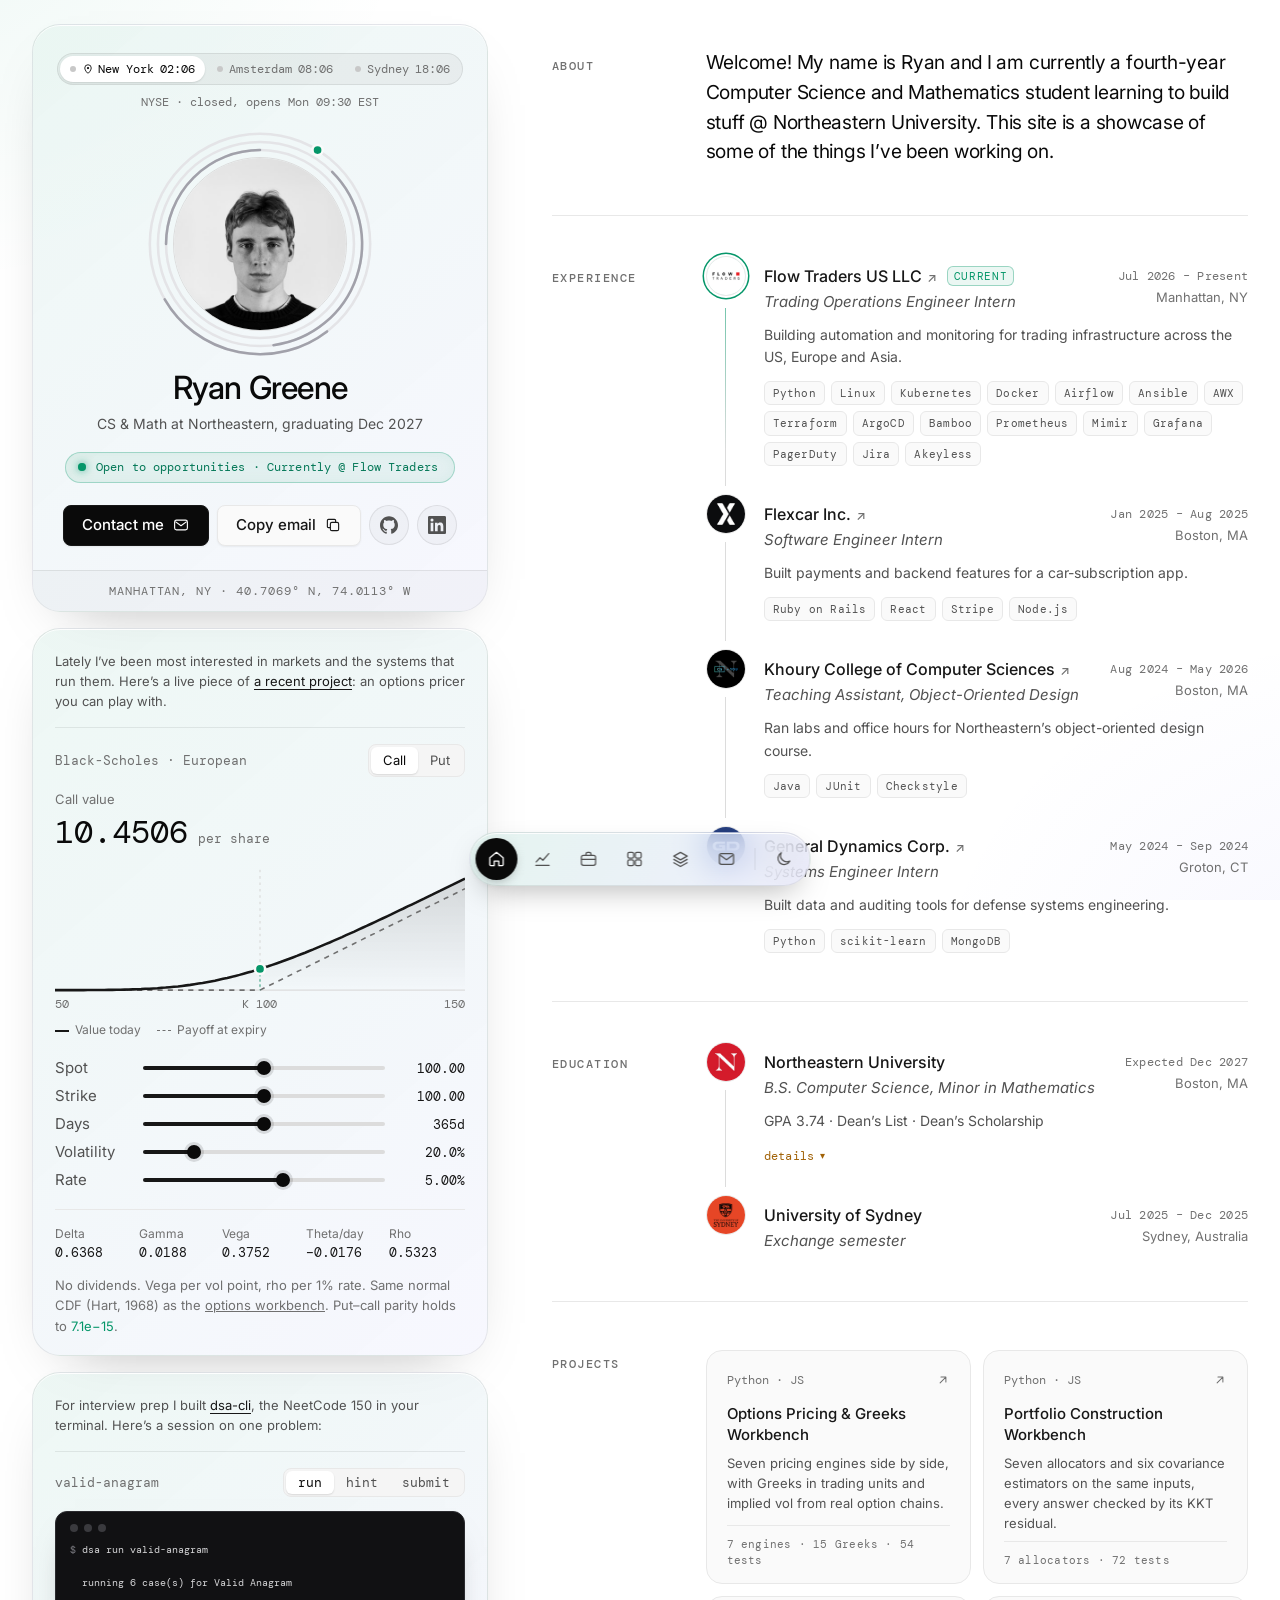
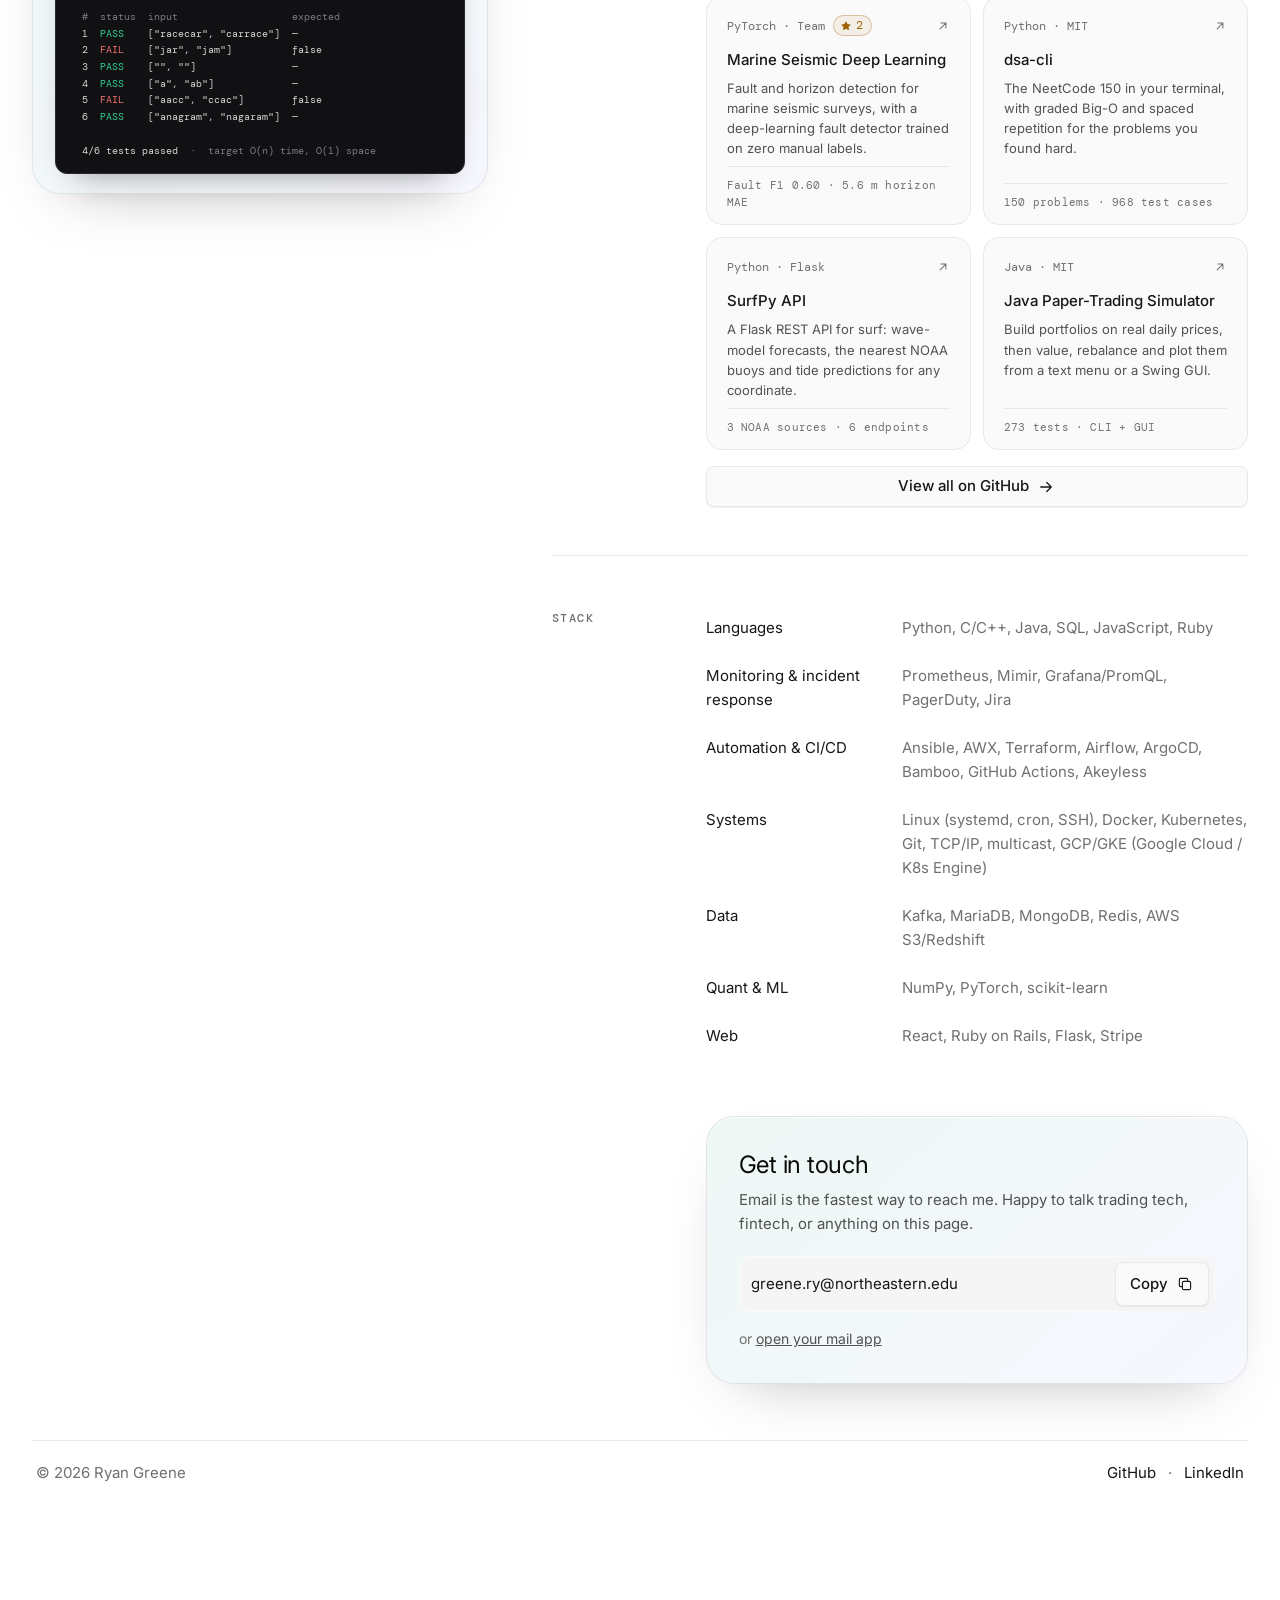
==== index.html @ 95252782 "Name back in the regular font; remove Zabbix" ====
<!doctype html>
<html lang="en">
<head>
  <meta charset="utf-8">
  <meta name="viewport" content="width=device-width, initial-scale=1">
  <title>Ryan Greene</title>
  <meta name="description" content="Ryan Greene is a Northeastern computer science student and trading operations engineering intern at Flow Traders who builds software for markets.">
  <meta name="color-scheme" content="light dark">
  <meta name="theme-color" content="#ffffff">
  <link rel="icon" href="favicon.ico" sizes="32x32">
  <link rel="icon" href="favicon.svg" type="image/svg+xml">
  <link rel="apple-touch-icon" href="apple-touch-icon.png">
  <link rel="preconnect" href="https://fonts.googleapis.com">
  <link rel="preconnect" href="https://fonts.gstatic.com" crossorigin>
  <link rel="stylesheet" href="https://fonts.googleapis.com/css2?family=DM+Mono:wght@400;500&family=Inter:ital,wght@0,400;0,500;1,400&display=swap">
  <link rel="stylesheet" href="assets/site.css?v=782322e2">
  <script>
    // Runs before first paint: mark JS as available and apply a saved dark theme without a flash of white
    document.documentElement.classList.add('js');
    try { if (localStorage.getItem('theme') === 'dark') document.documentElement.dataset.theme = 'dark'; } catch (e) {}
    // Arriving from another project page: skip the fade-ins (site.css), the page cross-fades instead
    if (location.pathname.includes('/work/') && document.referrer.startsWith(location.origin) && document.referrer.includes('/work/') && document.referrer !== location.href) document.documentElement.classList.add('nav-internal');
  </script>
</head>
<body id="top" data-page="home">
  <a class="skip-link" href="#main">Skip to content</a>

  <!-- Icons, defined once per page -->
  <svg width="0" height="0" style="position:absolute" aria-hidden="true">
    <defs>
      <symbol id="i-home" viewBox="0 0 24 24"><path d="M4 10.4 12 4l8 6.4V19a1 1 0 0 1-1 1h-4.25v-5.5h-5.5V20H5a1 1 0 0 1-1-1Z" fill="none" stroke="currentColor" stroke-width="1.5" stroke-linejoin="round"/></symbol>
      <symbol id="i-grid" viewBox="0 0 24 24"><g fill="none" stroke="currentColor" stroke-width="1.5"><rect x="4" y="4" width="7" height="7" rx="1.75"/><rect x="13" y="4" width="7" height="7" rx="1.75"/><rect x="4" y="13" width="7" height="7" rx="1.75"/><rect x="13" y="13" width="7" height="7" rx="1.75"/></g></symbol>
      <symbol id="i-chart" viewBox="0 0 24 24"><g fill="none" stroke="currentColor" stroke-width="1.5" stroke-linecap="round" stroke-linejoin="round"><path d="M4 19.5h16"/><path d="m4.5 15.5 4.5-5 3.5 3 7-8"/></g></symbol>
      <symbol id="i-briefcase" viewBox="0 0 24 24"><g fill="none" stroke="currentColor" stroke-width="1.5" stroke-linejoin="round"><rect x="3.5" y="7.5" width="17" height="12" rx="2.5"/><path d="M9 7.5V6a2 2 0 0 1 2-2h2a2 2 0 0 1 2 2v1.5M3.5 12.5h17"/></g></symbol>
      <symbol id="i-layers" viewBox="0 0 24 24"><g fill="none" stroke="currentColor" stroke-width="1.5" stroke-linejoin="round" stroke-linecap="round"><path d="m12 4 8 4.5-8 4.5-8-4.5Z"/><path d="m4 12.5 8 4.5 8-4.5"/><path d="m4 16.5 8 4.5 8-4.5"/></g></symbol>
      <symbol id="i-mail" viewBox="0 0 24 24"><g fill="none" stroke="currentColor" stroke-width="1.5" stroke-linejoin="round"><rect x="3.5" y="5.5" width="17" height="13" rx="2.5"/><path d="m4.5 7.5 7.5 5.5 7.5-5.5"/></g></symbol>
      <symbol id="i-copy" viewBox="0 0 24 24"><g fill="none" stroke="currentColor" stroke-width="1.5" stroke-linejoin="round"><rect x="8.5" y="8.5" width="11" height="11" rx="2"/><path d="M15.5 8.5V6a1.5 1.5 0 0 0-1.5-1.5H6A1.5 1.5 0 0 0 4.5 6v8A1.5 1.5 0 0 0 6 15.5h2.5"/></g></symbol>
      <symbol id="i-arrow" viewBox="0 0 24 24"><path d="M5 12h14m-6-6 6 6-6 6" fill="none" stroke="currentColor" stroke-width="1.75" stroke-linecap="round" stroke-linejoin="round"/></symbol>
      <symbol id="i-star" viewBox="0 0 24 24"><path fill="currentColor" d="M12 2.9a.9.9 0 0 1 .81.5l2.3 4.67 5.15.75a.9.9 0 0 1 .5 1.54l-3.73 3.63.88 5.13a.9.9 0 0 1-1.3.95L12 17.65l-4.61 2.42a.9.9 0 0 1-1.3-.95l.88-5.13-3.73-3.63a.9.9 0 0 1 .5-1.54l5.15-.75 2.3-4.67A.9.9 0 0 1 12 2.9Z"/></symbol>
      <symbol id="i-github" viewBox="0 0 24 24"><path fill="currentColor" d="M12 .297c-6.63 0-12 5.373-12 12 0 5.303 3.438 9.8 8.205 11.385.6.113.82-.258.82-.577 0-.285-.01-1.04-.015-2.04-3.338.724-4.042-1.61-4.042-1.61C4.422 18.07 3.633 17.7 3.633 17.7c-1.087-.744.084-.729.084-.729 1.205.084 1.838 1.236 1.838 1.236 1.07 1.835 2.809 1.305 3.495.998.108-.776.417-1.305.76-1.605-2.665-.3-5.466-1.332-5.466-5.93 0-1.31.465-2.38 1.235-3.22-.135-.303-.54-1.523.105-3.176 0 0 1.005-.322 3.3 1.23.96-.267 1.98-.399 3-.405 1.02.006 2.04.138 3 .405 2.28-1.552 3.285-1.23 3.285-1.23.645 1.653.24 2.873.12 3.176.765.84 1.23 1.91 1.23 3.22 0 4.61-2.805 5.625-5.475 5.92.42.36.81 1.096.81 2.22 0 1.606-.015 2.896-.015 3.286 0 .315.21.69.825.57C20.565 22.092 24 17.592 24 12.297c0-6.627-5.373-12-12-12"/></symbol>
      <symbol id="i-linkedin" viewBox="0 0 24 24"><path fill="currentColor" d="M20.447 20.452h-3.554v-5.569c0-1.328-.027-3.037-1.852-3.037-1.853 0-2.136 1.445-2.136 2.939v5.667H9.351V9h3.414v1.561h.046c.477-.9 1.637-1.85 3.37-1.85 3.601 0 4.267 2.37 4.267 5.455v6.286zM5.337 7.433a2.062 2.062 0 1 1 0-4.125 2.062 2.062 0 0 1 0 4.125zM7.119 20.452H3.555V9h3.564v11.452zM22.225 0H1.771C.792 0 0 .774 0 1.729v20.542C0 23.227.792 24 1.771 24h20.451C23.2 24 24 23.227 24 22.271V1.729C24 .774 23.2 0 22.222 0h.003z"/></symbol>
      <symbol id="i-pin" viewBox="0 0 24 24"><path d="M12 21s-6.5-5.6-6.5-11a6.5 6.5 0 0 1 13 0C18.5 15.4 12 21 12 21Z" fill="none" stroke="currentColor" stroke-width="1.75" stroke-linejoin="round"/><circle cx="12" cy="10" r="2.25" fill="currentColor"/></symbol>
      <symbol id="i-moon" viewBox="0 0 24 24"><path d="M19.5 14.6A7.5 7.5 0 0 1 9.4 4.5a7.5 7.5 0 1 0 10.1 10.1Z" fill="none" stroke="currentColor" stroke-width="1.5" stroke-linejoin="round"/></symbol>
      <symbol id="i-sun" viewBox="0 0 24 24"><g fill="none" stroke="currentColor" stroke-width="1.5" stroke-linecap="round"><circle cx="12" cy="12" r="4"/><path d="M12 2.5v2M12 19.5v2M5.3 5.3l1.4 1.4M17.3 17.3l1.4 1.4M2.5 12h2M19.5 12h2M5.3 18.7l1.4-1.4M17.3 6.7l1.4-1.4"/></g></symbol>
    </defs>
  </svg>

  <!-- Nav: number keys 1–6 jump to each section -->
  <nav class="nav" aria-label="Sections">
    <ul>
      <li><a class="nav-link" href="#top" data-key="1" aria-label="Home"><svg aria-hidden="true"><use href="#i-home"/></svg><span class="tip" aria-hidden="true">Home <kbd>1</kbd></span></a></li>
      <li><a class="nav-link" href="#pricer" data-key="2" aria-label="Option pricer"><svg aria-hidden="true"><use href="#i-chart"/></svg><span class="tip" aria-hidden="true">Pricer <kbd>2</kbd></span></a></li>
      <li><a class="nav-link" href="#experience" data-key="3" aria-label="Experience"><svg aria-hidden="true"><use href="#i-briefcase"/></svg><span class="tip" aria-hidden="true">Experience <kbd>3</kbd></span></a></li>
      <li><a class="nav-link" href="#projects" data-key="4" aria-label="Projects"><svg aria-hidden="true"><use href="#i-grid"/></svg><span class="tip" aria-hidden="true">Projects <kbd>4</kbd></span></a></li>
      <li><a class="nav-link" href="#stack" data-key="5" aria-label="Stack"><svg aria-hidden="true"><use href="#i-layers"/></svg><span class="tip" aria-hidden="true">Stack <kbd>5</kbd></span></a></li>
      <li><a class="nav-link" href="#contact" data-key="6" aria-label="Contact"><svg aria-hidden="true"><use href="#i-mail"/></svg><span class="tip" aria-hidden="true">Contact <kbd>6</kbd></span></a></li>
      <li class="nav-sep" aria-hidden="true"></li>
      <li><button class="nav-link theme-toggle" type="button" aria-label="Switch to dark theme"><svg class="i-moon" aria-hidden="true"><use href="#i-moon"/></svg><svg class="i-sun" aria-hidden="true"><use href="#i-sun"/></svg><span class="tip" aria-hidden="true">Theme <kbd>T</kbd></span></button></li>
    </ul>
  </nav>

  <div class="page">
    <main class="col" id="main" tabindex="-1">

      <!-- The hero and the pricer demo. On wide screens this is a sticky sidebar beside the flow. -->
      <div class="side">
        <!-- ===== Hero ===== -->
        <header class="hero">
          <!-- Market clocks: one exchange per region; hover or tap a city for its session (rules in site.js) -->
          <div class="clocks">
            <ul class="markets" aria-label="Market hours">
              <li><button class="mkt is-local" type="button" data-market="us" aria-pressed="true"><span class="mkt-dot" aria-hidden="true"></span><svg class="pin" aria-hidden="true"><use href="#i-pin"/></svg><span class="mkt-city">New York</span><span class="mkt-code" aria-hidden="true">NYC</span> <span class="mkt-time">--:--</span></button></li>
              <li><button class="mkt" type="button" data-market="emea" aria-pressed="false"><span class="mkt-dot" aria-hidden="true"></span><span class="mkt-city">Amsterdam</span><span class="mkt-code" aria-hidden="true">AMS</span> <span class="mkt-time">--:--</span></button></li>
              <li><button class="mkt" type="button" data-market="apac" aria-pressed="false"><span class="mkt-dot" aria-hidden="true"></span><span class="mkt-city">Sydney</span><span class="mkt-code" aria-hidden="true">SYD</span> <span class="mkt-time">--:--</span></button></li>
            </ul>
            <p class="mkt-readout" id="mkt-readout" aria-hidden="true">NYSE · 09:30–16:00 ET</p>
          </div>
          <!-- Activity rings: each market's trading session on a 24-hour Manhattan clock (midnight at the top).
               Outer NYSE, middle Euronext, inner ASX; green while open; the green dot, on the selected market’s ring, is now. Drawn by site.js. -->
          <div class="avatar-wrap">
            <svg class="rings" viewBox="0 0 144 144" aria-hidden="true">
              <g class="ring" data-ring="us" data-r="64.5"><circle class="ring-track" cx="72" cy="72" r="64.5"/><path class="ring-arc" pathLength="1"/></g>
              <g class="ring" data-ring="emea" data-r="59.75"><circle class="ring-track" cx="72" cy="72" r="59.75"/><path class="ring-arc" pathLength="1"/></g>
              <g class="ring" data-ring="apac" data-r="55"><circle class="ring-track" cx="72" cy="72" r="55"/><path class="ring-arc" pathLength="1"/></g>
              <circle class="ring-now" cx="0" cy="0" r="3"/>
            </svg>
            <img class="avatar" src="img/avatar.jpg" alt="" width="174" height="174">
          </div>
          <div class="hero-title">
            <h1>Ryan Greene</h1>
          </div>
          <p class="status">CS &amp; Math at Northeastern, graduating Dec 2027</p>
          <p class="avail"><span class="pulse" aria-hidden="true"></span><span>Open to opportunities<span class="avail-sep" aria-hidden="true"> · </span><span class="sr-only">. </span><span class="avail-now">Currently @ Flow Traders</span></span></p>

          <div class="actions">
            <a class="btn btn-primary" href="mailto:greene.ry@northeastern.edu">Contact me <svg aria-hidden="true"><use href="#i-mail"/></svg></a>
            <button class="btn btn-secondary" type="button" data-copy="greene.ry@northeastern.edu">Copy email <svg aria-hidden="true"><use href="#i-copy"/></svg></button>
            <a class="social" href="https://github.com/rpgr18" aria-label="GitHub" target="_blank" rel="noopener"><svg aria-hidden="true"><use href="#i-github"/></svg></a>
            <a class="social" href="https://www.linkedin.com/in/rpgr18/" aria-label="LinkedIn" target="_blank" rel="noopener"><svg aria-hidden="true"><use href="#i-linkedin"/></svg></a>
          </div>

          <p class="coords" id="coords">Manhattan, NY · 40.7069° N, 74.0113° W</p>
        </header>

        <!-- ===== Pricer demo, right under the hero ===== -->
        <section class="demo" id="pricer" aria-label="Option pricer">
          <p class="demo-intro">Lately I’ve been most interested in markets and the systems that run them. Here’s a live piece of <a href="work/options-pricing.html">a recent project</a>: an options pricer you can play with.</p>
          <div class="panel">
            <div class="pricer-top">
              <p class="kicker">Black-Scholes · European</p>
              <fieldset class="seg">
                <legend class="sr-only">Option type</legend>
                <input type="radio" name="kind" id="kind-call" value="call" checked><label for="kind-call">Call</label>
                <input type="radio" name="kind" id="kind-put" value="put"><label for="kind-put">Put</label>
              </fieldset>
            </div>
            <div class="quote">
              <p class="quote-label" id="quote-label">Call value</p>
              <output class="price" id="q-price" aria-labelledby="quote-label">10.4506</output>
              <span class="change" id="q-change">per share</span>
            </div>

            <svg class="curve" viewBox="0 0 320 120" role="img" aria-label="Option value today against spot price, with the payoff at expiry">
              <defs>
                <linearGradient id="area-fill" x1="0" y1="0" x2="0" y2="1">
                  <stop offset="0" stop-color="currentColor" stop-opacity="0.14"/>
                  <stop offset="1" stop-color="currentColor" stop-opacity="0"/>
                </linearGradient>
              </defs>
              <line class="axis" x1="0" y1="100" x2="320" y2="100"/>
              <line class="strike" id="c-strike" x1="160" y1="6" x2="160" y2="100"/>
              <path id="c-area" fill="url(#area-fill)"/>
              <path class="payoff" id="c-payoff"/>
              <path class="value" id="c-value"/>
              <line class="spot" id="c-spot" x1="160" y1="60" x2="160" y2="100"/>
              <circle class="dot" id="c-dot" cx="160" cy="60" r="4"/>
              <text x="0" y="114">50</text>
              <text x="320" y="114" text-anchor="end">150</text>
              <text id="c-strike-label" x="160" y="114" text-anchor="middle">K</text>
            </svg>
            <p class="legend" aria-hidden="true"><span>Value today</span><span>Payoff at expiry</span></p>

            <div class="sliders">
              <div class="slider"><label for="s-spot">Spot</label><input type="range" id="s-spot" min="50" max="150" step="0.5" value="100"><output for="s-spot" id="v-spot">100.00</output></div>
              <div class="slider"><label for="s-strike">Strike</label><input type="range" id="s-strike" min="50" max="150" step="1" value="100"><output for="s-strike" id="v-strike">100.00</output></div>
              <div class="slider"><label for="s-days">Days</label><input type="range" id="s-days" min="1" max="730" step="1" value="365"><output for="s-days" id="v-days">365d</output></div>
              <div class="slider"><label for="s-vol">Volatility</label><input type="range" id="s-vol" min="1" max="100" step="0.5" value="20"><output for="s-vol" id="v-vol">20.0%</output></div>
              <div class="slider"><label for="s-rate">Rate</label><input type="range" id="s-rate" min="-2" max="10" step="0.25" value="5"><output for="s-rate" id="v-rate">5.00%</output></div>
            </div>

            <dl class="greeks">
              <div><dt>Delta</dt><dd id="g-delta">0.6368</dd></div>
              <div><dt>Gamma</dt><dd id="g-gamma">0.0188</dd></div>
              <div><dt>Vega</dt><dd id="g-vega">0.3752</dd></div>
              <div><dt>Theta/day</dt><dd id="g-theta">−0.0176</dd></div>
              <div><dt>Rho</dt><dd id="g-rho">0.5323</dd></div>
            </dl>
            <p class="note">No dividends. Vega per vol point, rho per 1% rate. Same normal CDF (Hart, 1968) as the <a href="work/options-pricing.html">options workbench</a>. <span id="parity"></span></p>
            <p class="sr-only" role="status" id="pricer-status"></p>
          </div>
        </section>

        <!-- ===== dsa-cli demo: real output from the tool's README, replayed (site.js types each command) ===== -->
        <section class="demo demo--cli" id="cli-demo" aria-label="dsa-cli demo">
          <p class="demo-intro">For interview prep I built <a href="work/dsa-cli.html">dsa-cli</a>, the NeetCode 150 in your terminal. Here’s a session on one problem:</p>
          <div class="panel">
            <div class="pricer-top">
              <p class="kicker">valid-anagram</p>
              <div class="seg cli-cmds" role="group" aria-label="Command">
                <button type="button" data-cmd="run" aria-pressed="true">run</button>
                <button type="button" data-cmd="hint" aria-pressed="false">hint</button>
                <button type="button" data-cmd="submit" aria-pressed="false">submit</button>
              </div>
            </div>
            <div class="cli-term"><div class="dots" aria-hidden="true"><i></i><i></i><i></i></div><div class="cli-screen" aria-live="polite"></div></div>
          </div>
        </section>
      </div>

      <!-- Everything else. On wide screens this scrolls beside the sidebar; the footer runs under both. -->
      <div class="flow">

      <!-- ===== About ===== -->
      <section class="row" aria-labelledby="l-about">
        <h2 class="row-label" id="l-about">About</h2>
        <div class="prose">
          <p>Welcome! My name is Ryan and I am currently a fourth-year Computer Science and Mathematics student learning to build stuff @ Northeastern University. This site is a showcase of some of the things I’ve been working on.</p>
        </div>
      </section>

      <!-- ===== Experience ===== -->
      <section class="row" id="experience" aria-labelledby="l-experience">
        <h2 class="row-label" id="l-experience">Experience</h2>
        <ol class="xp-list">
          <li class="xp is-now">
            <div class="xp-rail" aria-hidden="true"><img class="logo" src="img/logos/flow-traders.png" alt="" width="40" height="40"></div>
            <div class="xp-body">
              <div class="xp-top">
                <div>
                  <h3 class="xp-org"><a href="https://www.flowtraders.com" target="_blank" rel="noopener">Flow Traders US LLC</a> <span class="tag tag--now">Current</span></h3>
                  <p class="xp-role">Trading Operations Engineer Intern</p>
                </div>
                <p class="xp-when"><span class="xp-date">Jul 2026 – Present</span><span class="xp-place">Manhattan, NY</span></p>
              </div>
              <p class="xp-sum">Building automation and monitoring for trading infrastructure across the US, Europe and Asia.</p>
              <ul class="xp-tech" aria-label="Technologies"><li>Python</li><li>Linux</li><li>Kubernetes</li><li>Docker</li><li>Airflow</li><li>Ansible</li><li>AWX</li><li>Terraform</li><li>ArgoCD</li><li>Bamboo</li><li>Prometheus</li><li>Mimir</li><li>Grafana</li><li>PagerDuty</li><li>Jira</li><li>Akeyless</li></ul>
            </div>
          </li>
          <li class="xp">
            <div class="xp-rail" aria-hidden="true"><img class="logo" src="img/logos/flexcar.png" alt="" width="40" height="40"></div>
            <div class="xp-body">
              <div class="xp-top">
                <div>
                  <h3 class="xp-org"><a href="https://www.flexcar.com" target="_blank" rel="noopener">Flexcar Inc.</a></h3>
                  <p class="xp-role">Software Engineer Intern</p>
                </div>
                <p class="xp-when"><span class="xp-date">Jan 2025 – Aug 2025</span><span class="xp-place">Boston, MA</span></p>
              </div>
              <p class="xp-sum">Built payments and backend features for a car-subscription app.</p>
              <ul class="xp-tech" aria-label="Technologies"><li>Ruby on Rails</li><li>React</li><li>Stripe</li><li>Node.js</li></ul>
            </div>
          </li>
          <li class="xp">
            <div class="xp-rail" aria-hidden="true"><img class="logo" src="img/logos/khoury.png" alt="" width="40" height="40"></div>
            <div class="xp-body">
              <div class="xp-top">
                <div>
                  <h3 class="xp-org"><a href="https://www.khoury.northeastern.edu" target="_blank" rel="noopener">Khoury College of Computer Sciences</a></h3>
                  <p class="xp-role">Teaching Assistant, Object-Oriented Design</p>
                </div>
                <p class="xp-when"><span class="xp-date">Aug 2024 – May 2026</span><span class="xp-place">Boston, MA</span></p>
              </div>
              <p class="xp-sum">Ran labs and office hours for Northeastern’s object-oriented design course.</p>
              <ul class="xp-tech" aria-label="Technologies"><li>Java</li><li>JUnit</li><li>Checkstyle</li></ul>
            </div>
          </li>
          <li class="xp">
            <div class="xp-rail" aria-hidden="true"><img class="logo" src="img/logos/general-dynamics.png" alt="" width="40" height="40"></div>
            <div class="xp-body">
              <div class="xp-top">
                <div>
                  <h3 class="xp-org"><a href="https://www.gdeb.com" target="_blank" rel="noopener">General Dynamics Corp.</a></h3>
                  <p class="xp-role">Systems Engineer Intern</p>
                </div>
                <p class="xp-when"><span class="xp-date">May 2024 – Sep 2024</span><span class="xp-place">Groton, CT</span></p>
              </div>
              <p class="xp-sum">Built data and auditing tools for defense systems engineering.</p>
              <ul class="xp-tech" aria-label="Technologies"><li>Python</li><li>scikit-learn</li><li>MongoDB</li></ul>
            </div>
          </li>
        </ol>
      </section>

      <!-- ===== Education ===== -->
      <section class="row" aria-labelledby="l-education">
        <h2 class="row-label" id="l-education">Education</h2>
        <ol class="xp-list">
          <li class="xp">
            <div class="xp-rail" aria-hidden="true"><img class="logo" src="img/logos/northeastern.png" alt="" width="40" height="40"></div>
            <div class="xp-body">
              <div class="xp-top">
                <div>
                  <h3 class="xp-org">Northeastern University</h3>
                  <p class="xp-role">B.S. Computer Science, Minor in Mathematics</p>
                </div>
                <p class="xp-when"><span class="xp-date">Expected Dec 2027</span><span class="xp-place">Boston, MA</span></p>
              </div>
              <p class="xp-sum">GPA 3.74 · Dean’s List · Dean’s Scholarship</p>
              <details class="xp-more">
                <summary>details</summary>
                <ul>
                  <li><strong>Coursework:</strong> Computer Systems, Algorithms &amp; Data, Programming in C++, Object-Oriented Design, Computer Architecture, Software Engineering, Cybersecurity, Machine Learning &amp; Data Mining, Discrete Structures, Theory of Computation.</li>
                  <li><strong>Activities:</strong> Sailing Team, NU Entrepreneurs Club, Computer Science Mentoring Organization.</li>
                </ul>
              </details>
            </div>
          </li>
          <li class="xp">
            <div class="xp-rail" aria-hidden="true"><img class="logo" src="img/logos/sydney.png" alt="" width="40" height="40"></div>
            <div class="xp-body">
              <div class="xp-top">
                <div>
                  <h3 class="xp-org">University of Sydney</h3>
                  <p class="xp-role">Exchange semester</p>
                </div>
                <p class="xp-when"><span class="xp-date">Jul 2025 – Dec 2025</span><span class="xp-place">Sydney, Australia</span></p>
              </div>
            </div>
          </li>
        </ol>
      </section>

      <!-- ===== Projects ===== -->
      <section class="row row--offset" id="projects" aria-labelledby="l-projects">
        <h2 class="row-label" id="l-projects">Projects</h2>
        <div class="cards">
          <a class="card" href="work/options-pricing.html">
            <div class="card-head">
              <span class="card-meta">Python · JS</span>
              <svg class="card-go" aria-hidden="true"><use href="#i-arrow"/></svg>
            </div>
            <h3 class="card-title">Options Pricing &amp; Greeks Workbench</h3>
            <p class="card-text">Seven pricing engines side by side, with Greeks in trading units and implied vol from real option chains.</p>
            <p class="card-stats">7 engines · 15 Greeks · 54 tests</p>
          </a>
          <a class="card" href="work/portfolio-optimizer.html">
            <div class="card-head">
              <span class="card-meta">Python · JS</span>
              <svg class="card-go" aria-hidden="true"><use href="#i-arrow"/></svg>
            </div>
            <h3 class="card-title">Portfolio Construction Workbench</h3>
            <p class="card-text">Seven allocators and six covariance estimators on the same inputs, every answer checked by its KKT residual.</p>
            <p class="card-stats">7 allocators · 72 tests</p>
          </a>
          <a class="card" href="work/marine-seismic.html">
            <div class="card-head">
              <span class="card-meta">PyTorch · Team</span>
              <span class="stars stars--sm"><svg aria-hidden="true"><use href="#i-star"/></svg>2<span class="sr-only"> GitHub stars</span></span>
              <svg class="card-go" aria-hidden="true"><use href="#i-arrow"/></svg>
            </div>
            <h3 class="card-title">Marine Seismic Deep Learning</h3>
            <p class="card-text">Fault and horizon detection for marine seismic surveys, with a deep-learning fault detector trained on zero manual labels.</p>
            <p class="card-stats">Fault F1 0.60 · 5.6&nbsp;m horizon MAE</p>
          </a>
          <a class="card" href="work/dsa-cli.html">
            <div class="card-head">
              <span class="card-meta">Python · MIT</span>
              <svg class="card-go" aria-hidden="true"><use href="#i-arrow"/></svg>
            </div>
            <h3 class="card-title">dsa-cli</h3>
            <p class="card-text">The NeetCode 150 in your terminal, with graded Big-O and spaced repetition for the problems you found hard.</p>
            <p class="card-stats">150 problems · 968 test cases</p>
          </a>
          <a class="card" href="work/surfpy-api.html">
            <div class="card-head">
              <span class="card-meta">Python · Flask</span>
              <svg class="card-go" aria-hidden="true"><use href="#i-arrow"/></svg>
            </div>
            <h3 class="card-title">SurfPy API</h3>
            <p class="card-text">A Flask REST API for surf: wave-model forecasts, the nearest NOAA buoys and tide predictions for any coordinate.</p>
            <p class="card-stats">3 NOAA sources · 6 endpoints</p>
          </a>
          <a class="card" href="work/papertrade-sim.html">
            <div class="card-head">
              <span class="card-meta">Java · MIT</span>
              <svg class="card-go" aria-hidden="true"><use href="#i-arrow"/></svg>
            </div>
            <h3 class="card-title">Java Paper-Trading Simulator</h3>
            <p class="card-text">Build portfolios on real daily prices, then value, rebalance and plot them from a text menu or a Swing GUI.</p>
            <p class="card-stats">273 tests · CLI + GUI</p>
          </a>
        </div>
        <a class="btn btn-secondary btn-block" href="https://github.com/rpgr18?tab=repositories" target="_blank" rel="noopener">View all on GitHub <svg aria-hidden="true"><use href="#i-arrow"/></svg></a>
      </section>

      <!-- ===== Stack ===== -->
      <section class="row row--offset" id="stack" aria-labelledby="l-stack">
        <h2 class="row-label" id="l-stack">Stack</h2>
        <dl class="list">
          <div class="list-row skill-row"><dt>Languages</dt><dd>Python, C/C++, Java, SQL, JavaScript, Ruby</dd></div>
          <div class="list-row skill-row"><dt>Monitoring &amp; incident response</dt><dd>Prometheus, Mimir, Grafana/PromQL, PagerDuty, Jira</dd></div>
          <div class="list-row skill-row"><dt>Automation &amp; CI/CD</dt><dd>Ansible, AWX, Terraform, Airflow, ArgoCD, Bamboo, GitHub Actions, Akeyless</dd></div>
          <div class="list-row skill-row"><dt>Systems</dt><dd>Linux (systemd, cron, SSH), Docker, Kubernetes, Git, TCP/IP, multicast, GCP/GKE (Google Cloud / K8s Engine)</dd></div>
          <div class="list-row skill-row"><dt>Data</dt><dd>Kafka, MariaDB, MongoDB, Redis, AWS S3/Redshift</dd></div>
          <div class="list-row skill-row"><dt>Quant &amp; ML</dt><dd>NumPy, PyTorch, scikit-learn</dd></div>
          <div class="list-row skill-row"><dt>Web</dt><dd>React, Ruby on Rails, Flask, Stripe</dd></div>
        </dl>
      </section>

      <!-- ===== Contact ===== -->
      <section class="contact" id="contact" aria-labelledby="l-contact">
        <div class="contact-head">
          <svg aria-hidden="true"><use href="#i-mail"/></svg>
          <h2 id="l-contact">Get in touch</h2>
          <p>Email is the fastest way to reach me. Happy to talk trading tech, fintech, or anything on this page.</p>
        </div>
        <div class="field">
          <span class="field-value">greene.ry@northeastern.edu</span>
          <button class="btn btn-secondary" type="button" data-copy="greene.ry@northeastern.edu">Copy <svg aria-hidden="true"><use href="#i-copy"/></svg></button>
        </div>
        <p class="contact-foot">or <a href="mailto:greene.ry@northeastern.edu">open your mail app</a></p>
      </section>
      </div>
    </main>

    <!-- Under both panes; outside the main column so the sticky sidebar ends level with the contact card -->
    <footer class="site-foot site-foot--home">
      <p>© 2026 Ryan Greene</p>
      <nav aria-label="Elsewhere">
        <a href="https://github.com/rpgr18" target="_blank" rel="noopener">GitHub</a>
        <span aria-hidden="true">·</span>
        <a href="https://www.linkedin.com/in/rpgr18/" target="_blank" rel="noopener">LinkedIn</a>
      </nav>
    </footer>
  </div>

  <!-- Wide screens: a project opens here, over the blurred home page, instead of on its own page.
       site.js fills it from work/*.html; the address becomes #work/NAME so it can be shared and
       Back closes it. Narrower screens just follow the links to the project pages. -->
  <dialog class="sheet" id="sheet" aria-labelledby="sheet-title">
    <div class="sheet-body">
      <aside class="work-list"></aside>
      <div class="sheet-main" tabindex="-1" autofocus>
        <div class="article"><article></article></div>
      </div>
    </div>
    <button class="sheet-close" type="button" aria-label="Close"><svg viewBox="0 0 24 24" aria-hidden="true"><path d="M6.5 6.5l11 11m0-11-11 11" fill="none" stroke="currentColor" stroke-width="1.75" stroke-linecap="round"/></svg></button>
  </dialog>

  <script src="assets/site.js?v=782322e2"></script>
</body>
</html>
---- assets/site.css ----
/* Shared styles for every page (home + project case studies). */

/* ---------- Tokens ---------- */
:root {
  color-scheme: light;

  /* White theme (default). --strong is the most emphatic text colour; --on-strong is text on it. */
  --bg: #ffffff;
  --card: #fafafa;
  --card-2: #f3f3f3;
  --field: #f5f5f5;
  --line: #e8e8e8;
  --line-2: #dcdcdc;
  --key: #d6d6d6;
  --text: #171717;
  --text-2: #525252;      /* 7.8:1 on bg */
  --muted: #707070;       /* 4.9:1 on bg */
  --strong: #0a0a0a;
  --on-strong: #ffffff;
  --green: #059669;
  --green-rgb: 5 150 105;
  --green-text: #047857;
  --red: #dc2626;
  --amber: #a16207;
  --amber-hover: #854d0e;
  --btn-primary-hover: #2e2e2e;
  --btn-secondary-line: var(--line);
  --btn-secondary-hover: #f0f0f0;
  --seg-on: #ffffff;
  --seg-on-shadow: 0 1px 2px rgb(0 0 0 / 0.12);
  --dot: #c8c8c8;
  --ring-track: #e4e4e7;
  --ring-arc: #a1a1aa;
  --thumb-ring: rgb(0 0 0 / 0.12);
  --code: #262626;
  --code-dim: #8a8a8a;
  --avatar-bg: radial-gradient(circle at 30% 25%, #f2f2f2, #dedede 70%);
  --glass: rgb(255 255 255 / 0.62);
  --glass-line: rgb(0 0 0 / 0.08);
  --glass-hi: rgb(255 255 255 / 0.85);

  --font: "Inter", system-ui, -apple-system, "Segoe UI", Roboto, sans-serif;
  --mono: "DM Mono", ui-monospace, "SF Mono", Menlo, monospace;

  --fs-xs: 0.75rem;     /* 12 */
  --fs-sm: 0.8125rem;   /* 13 */
  --fs: 0.9375rem;      /* 15 */
  --fs-md: 1.125rem;    /* 18 */
  --fs-lg: 1.25rem;     /* 20 */
  --fs-xl: 1.5rem;      /* 24 */

  --col: 33.75rem;      /* 540 */
  --col-md: 30rem;      /* 480 */
  --list: 18.5rem;      /* 296, the project sidebar on case-study pages */
  --article: 42.5rem;   /* 680, the selected project on wide screens */
  --side: 27.5rem;      /* 440, the hero sidebar on wide screens */
  --radius-sm: 6px;
  --radius: 8px;
  --radius-lg: 12px;
  --ease: cubic-bezier(0.44, 0, 0.56, 1);
}

/* Dark theme: the toggle in the nav sets data-theme="dark" on <html> */
:root[data-theme="dark"] {
  color-scheme: dark;
  /* Near-black, a touch cool, with surfaces stepping up in small increments */
  --bg: #0d0d0f;
  --card: #151517;
  --card-2: #1b1b1e;
  --field: #101012;
  --line: #232327;
  --line-2: #2e2e33;
  --key: #46464c;
  --text: #ededef;
  --text-2: #a1a1a6;      /* 7.9:1 on bg */
  --muted: #86868c;       /* 5.6:1 on bg */
  --strong: #ffffff;
  --on-strong: #0d0d0f;
  --green: #34d399;
  --green-rgb: 52 211 153;
  --green-text: #86e8bf;
  --red: #f87171;
  --amber: #f3cf6b;
  --amber-hover: #f8dd92;
  --btn-primary-hover: #e4e4e6;
  --btn-secondary-line: #26262b;
  --btn-secondary-hover: #1f1f23;
  --seg-on: #2c2c31;
  --seg-on-shadow: none;
  --dot: #4a4a50;
  --ring-track: #2f2f35;
  --ring-arc: #8e8e95;
  --thumb-ring: rgb(0 0 0 / 0.35);
  --code: #d6d6d8;
  --code-dim: #77777d;
  --avatar-bg: radial-gradient(circle at 30% 25%, #3a3a3f, #1c1c1f 70%);
  --glass: rgb(26 26 29 / 0.6);
  --glass-line: rgb(255 255 255 / 0.09);
  --glass-hi: rgb(255 255 255 / 0.05);
}

/* ---------- Base ---------- */
*, *::before, *::after { box-sizing: border-box; }
* { margin: 0; }
[hidden] { display: none !important; }
html { -webkit-text-size-adjust: 100%; text-size-adjust: 100%; background: var(--bg); }
@media (prefers-reduced-motion: no-preference) { html { scroll-behavior: smooth; } }
body {
  background: var(--bg);
  color: var(--text);
  font: 400 var(--fs)/1.6 var(--font);
  -webkit-font-smoothing: antialiased;
}
a { color: inherit; }
button { font: inherit; color: inherit; }
:focus-visible { outline: 2px solid var(--text); outline-offset: 2px; border-radius: 4px; }
/* The skip link's target (the whole page column) takes focus but shouldn't draw a ring around the page */
#main:focus { outline: none; }
[id] { scroll-margin-top: 24px; }
.sr-only {
  position: absolute; width: 1px; height: 1px; padding: 0; margin: -1px;
  overflow: hidden; clip: rect(0 0 0 0); white-space: nowrap; border: 0;
}
.skip-link {
  position: fixed; left: 12px; top: 12px; z-index: 50;
  padding: 8px 14px; border-radius: var(--radius);
  background: var(--strong); color: var(--on-strong); font-weight: 500; text-decoration: none;
  transform: translateY(-200%);
}
.skip-link:focus { transform: none; }

/* Nav tooltip: high-contrast (dark on the white theme, light on the dark one) with a soft shadow */
.tip {
  position: absolute; z-index: 30;
  display: flex; align-items: center; gap: 8px;
  padding: 6px 8px 6px 10px; border-radius: var(--radius);
  background: var(--strong); color: var(--on-strong);
  box-shadow: 0 6px 18px -6px rgb(0 0 0 / 0.35);
  font-size: var(--fs-xs); font-weight: 500; line-height: 1; white-space: nowrap;
  opacity: 0; pointer-events: none; transition: opacity 0.15s, translate 0.15s;
}
.tip kbd { background: rgb(128 128 128 / 0.35); color: inherit; box-shadow: none; }
kbd {
  display: grid; place-items: center; width: 16px; height: 16px;
  border-radius: 3px; background: var(--key); box-shadow: inset 0 -2px 0 rgb(0 0 0 / 0.2);
  font: 500 10px/1 var(--font); color: var(--text);
}

/* ---------- Nav: a floating glass pill, bottom centre on every screen ----------
   Translucent and blurred so the page shows through, with a faint green-to-indigo tint. A highlight
   slides behind the current section; site.js sets --active to its index. */
.nav {
  --item: 42px; --gap: 4px;
  position: fixed; z-index: 20; left: 50%; bottom: calc(14px + env(safe-area-inset-bottom)); translate: -50% 0;
  padding: 5px; border: 1px solid var(--glass-line); border-radius: 999px;
  background: linear-gradient(120deg, rgb(var(--green-rgb) / 0.1), rgb(99 102 241 / 0.1)), var(--glass);
  -webkit-backdrop-filter: blur(18px) saturate(180%); backdrop-filter: blur(18px) saturate(180%);
  box-shadow: 0 12px 32px -12px rgb(0 0 0 / 0.35), inset 0 1px 0 var(--glass-hi);
}
.nav ul { position: relative; display: flex; align-items: center; gap: var(--gap); margin: 0; padding: 0; list-style: none; }
.nav ul::before {
  content: ""; position: absolute; left: 0; top: 0; width: var(--item); height: var(--item); border-radius: 999px;
  background: var(--strong); box-shadow: 0 4px 12px -4px rgb(0 0 0 / 0.35);
  transform: translateX(calc(var(--active, 0) * (var(--item) + var(--gap))));
  transition: transform 0.5s var(--appear-ease);
}
.nav.is-instant ul::before { transition: none; }   /* placing the highlight on page load, without a slide */
.nav-link { position: relative; display: grid; place-items: center; width: var(--item); height: var(--item); border-radius: 999px; color: var(--text-2); transition: color 0.25s var(--ease); }
.nav-link svg { width: 20px; height: 20px; }
.nav-link:hover { color: var(--strong); }
.nav-link[aria-current], .nav-link[aria-current]:hover { color: var(--on-strong); }
button.nav-link { padding: 0; border: 0; background: none; cursor: pointer; }
.nav-sep { width: 1px; height: 22px; margin: 0 3px; background: var(--glass-line); }
.theme-toggle .i-sun, :root[data-theme="dark"] .theme-toggle .i-moon { display: none; }
:root[data-theme="dark"] .theme-toggle .i-sun { display: block; }
.nav-link .tip { left: 50%; bottom: calc(100% + 14px); translate: -50% 4px; }
.nav-link:hover .tip, .nav-link:focus-visible .tip { opacity: 1; translate: -50% 0; }
@media (hover: none) { .nav-link .tip { display: none; } }
@media (max-width: 24rem) { .nav { --item: 38px; --gap: 2px; } }
/* Room at the bottom of every page so nothing ends up behind the pill */
body { padding-bottom: 96px; }

/* ---------- Buttons ---------- */
.btn {
  flex: 1; display: inline-flex; align-items: center; justify-content: center; gap: 8px;
  min-height: 40px; padding: 8px 16px; border: 1px solid var(--line); border-radius: var(--radius);
  box-shadow: 0 1px 2px rgb(0 0 0 / 0.06);
  font: 500 var(--fs)/1.5 var(--font); text-decoration: none; cursor: pointer;
  transition: background-color 0.2s var(--ease), border-color 0.2s var(--ease);
}
.btn svg { width: 18px; height: 18px; flex: none; }
.btn-primary { background: var(--strong); border-color: var(--text); color: var(--on-strong); }
.btn-primary:hover { background: var(--btn-primary-hover); color: var(--on-strong); }
.btn-secondary { background: var(--card); border-color: var(--btn-secondary-line); color: var(--text); }
.btn-secondary:hover { background: var(--btn-secondary-hover); }
.btn-block { width: 100%; margin-top: 16px; }

/* ---------- Home: column + labelled rows ---------- */
.col { display: flex; flex-direction: column; gap: 56px; width: min(100% - 32px, var(--col)); margin-inline: auto; padding: 40px 0 48px; }
@media (max-width: 74.99rem) { .col { width: min(100% - 32px, var(--col-md)); } }
.side, .flow { display: flex; flex-direction: column; gap: 56px; min-width: 0; }

.row { position: relative; }
.row-label { margin-bottom: 12px; font: 400 var(--fs)/1.6 var(--font); color: var(--text-2); }
@media (min-width: 50.625rem) {
  .row-label { position: absolute; right: calc(100% + 28px); top: 0; margin: 0; text-align: right; white-space: nowrap; }
  .row--offset .row-label { top: 12px; }
}

/* ---------- Hero ---------- */
/* Grouped rather than evenly spaced: clocks, photo, then name + subtitle (tight), the status pill,
   the two actions, the links, and the coordinates as a quiet footer. */
.hero { display: flex; flex-direction: column; align-items: center; text-align: center; }

/* Wide screens: the hero and pricer become a sticky sidebar and everything else scrolls beside it.
   When the sidebar is taller than the window, site.js sets --side-top negative so it sticks once its
   bottom is in view. Section labels move back above their sections, since the sidebar owns the left. */
@media (min-width: 75rem) {
  .col {
    display: grid; grid-template-columns: var(--side) minmax(0, var(--col)); column-gap: clamp(64px, 7vw, 128px);
    justify-content: center; align-items: start; width: auto; padding: 0 32px;
  }
  .side { position: sticky; top: var(--side-top, 0px); justify-content: center; gap: 40px; min-height: 100vh; min-height: 100dvh; padding-block: 48px 104px; }
  .flow { padding: 56px 0 48px; }
  .row-label { position: static; margin: 0 0 14px; text-align: left; }
  .hero .mkt { padding-inline: 7px; }
  .hero .btn { white-space: nowrap; }
  .hero-title > *, .hero .status { text-wrap: balance; }
}

/* Section headings, whenever they sit above their section (phones, and the wide sidebar layout):
   a small uppercase label with a hairline running to the edge. The bottom margin is tuned per
   section so the visible gap to the first thing below is the same everywhere (about 22px). */
@media (max-width: 50.6rem), (min-width: 75rem) {
  .row-label {
    display: flex; align-items: center; gap: 14px; margin: 0 0 22px;
    font: 500 var(--fs-xs)/1 var(--mono); letter-spacing: 0.12em; text-transform: uppercase; color: var(--muted);
  }
  .row-label::after { content: ""; flex: 1; height: 1px; background: var(--line); }
  .row:has(> .xp-list) > .row-label { margin-bottom: 30px; }   /* timeline logos sit 8px above their entry */
  .row:has(> .list) > .row-label { margin-bottom: 10px; }      /* stack rows carry 12px of padding */
}
/* Market clocks: one exchange per region, your own city first */
.clocks { position: relative; z-index: 2; display: grid; justify-items: center; gap: 2px; }
.markets { display: flex; flex-wrap: wrap; justify-content: center; gap: 2px 4px; margin: 0; padding: 0; list-style: none; font: 400 var(--fs-sm)/1.5 var(--mono); }
.mkt {
  display: inline-flex; align-items: center; gap: 6px; padding: 3px 10px;
  border: 1px solid transparent; border-radius: 999px; background: none;
  color: var(--muted); font: inherit; font-variant-numeric: tabular-nums; cursor: pointer;
  transition: background-color 0.2s var(--ease), border-color 0.2s var(--ease), color 0.2s var(--ease);
}
.mkt:hover, .mkt.is-shown { border-color: var(--line); background: var(--card); color: var(--text-2); }
.mkt.is-local { color: var(--text); }
.mkt.is-local .mkt-city { color: var(--strong); }
.pin { width: 12px; height: 12px; margin-right: -2px; flex: none; }
.mkt-dot { width: 6px; height: 6px; flex: none; border-radius: 50%; background: var(--dot); }
.mkt.is-open .mkt-dot { background: var(--green); box-shadow: 0 0 0 3px rgb(var(--green-rgb) / 0.15); }
.mkt-readout { max-width: 100%; height: 1.5em; overflow: hidden; white-space: nowrap; text-overflow: ellipsis; font: 400 var(--fs-xs)/1.5 var(--mono); color: var(--muted); transition: opacity 0.15s; }   /* one line, always: swapping it never moves the card */
.mkt-readout.is-swapping { opacity: 0; }

.avatar {
  display: grid; place-items: center; width: 174px; height: 174px; border-radius: 50%;   /* reaches r=51 of the rings' 144 grid: the rings' own gap from the inner ring */
  border: 1px solid var(--line-2);
  background: var(--avatar-bg);
  font: 500 1.375rem/1 var(--font); letter-spacing: 0.02em; color: var(--text);
}
img.avatar { object-fit: cover; }

.avatar-wrap > .avatar { position: relative; z-index: 1; }

/* Activity rings around the photo */
.avatar-wrap { position: relative; display: grid; place-items: center; width: 246px; height: 246px; margin: 0 0 2px; }
.rings { position: absolute; inset: 0; width: 100%; height: 100%; overflow: visible; }
.ring-track { fill: none; stroke: var(--ring-track); stroke-width: 1.5; }
.ring-arc {
  fill: none; stroke: var(--ring-arc); stroke-width: 1.5; stroke-linecap: round;
  stroke-dasharray: 1; stroke-dashoffset: 1;
  transition: stroke 0.3s var(--ease), opacity 0.3s var(--ease);
}
.ring.is-open .ring-arc { stroke: var(--green); }
/* The pricer chart's dot exactly: green, with the panel colour around it. Its 2-unit line and r=4 dot
   draw at 2.56px and 5.1px, and this drawing is scaled 4/3 larger, so 1.5 and 3 units match. The rings sit
   4.75 apart: the dot (3.75 to the edge of its padding) plus a neighbour's half-width (0.75) is 4.5, so it never touches one */
.ring-now { fill: var(--green); stroke: var(--card); stroke-width: 1.5; opacity: 0; transition: opacity 0.4s var(--ease) 1.1s; }
@media (prefers-reduced-motion: no-preference) {
  .rings.is-drawn .ring-now { transition: opacity 0.4s var(--ease) 1.1s, transform 0.5s var(--appear-ease); }
}
.rings.is-drawn .ring-arc { stroke-dashoffset: 0; }
.rings.is-drawn .ring-now { opacity: 1; }
.ring { transition: opacity 0.25s var(--ease); }
.rings.has-focus .ring:not(.is-focus) { opacity: 0.3; }
@media (prefers-reduced-motion: no-preference) {
  .rings.is-drawn .ring-arc { transition: stroke-dashoffset 1.1s var(--appear-ease), stroke 0.3s var(--ease), opacity 0.3s var(--ease); }
  .rings.is-drawn [data-ring="us"] .ring-arc { transition-delay: 0.15s, 0s, 0s; }
  .rings.is-drawn [data-ring="emea"] .ring-arc { transition-delay: 0.3s, 0s, 0s; }
  .rings.is-drawn [data-ring="apac"] .ring-arc { transition-delay: 0.45s, 0s, 0s; }
}
.hero-title { display: grid; gap: 8px; }
.hero h1 { font: 400 var(--fs-xl)/1.2 var(--font); color: var(--strong); }
/* Availability as a status pill, with the live dot */
.avail {
  display: inline-flex; align-items: center; gap: 6px;
  padding: 6px 16px 6px 8px; border: 1px solid rgb(var(--green-rgb) / 0.3); border-radius: 999px;
  background: rgb(var(--green-rgb) / 0.07); box-shadow: inset 0 0 14px rgb(var(--green-rgb) / 0.05);
  font: 400 var(--fs-xs)/1.45 var(--mono); letter-spacing: 0.01em; color: var(--green-text);
}
.avail .pulse::after { box-shadow: 0 0 8px rgb(var(--green-rgb) / 0.8); }
/* Narrow phones, and the half-width intro panel on tablets: a two-line status chip (dot beside a
   title and a softer subtitle) instead of wrapping mid-phrase */
@media (max-width: 26rem), (min-width: 50.625rem) and (max-width: 74.99rem) {
  .avail { align-items: center; gap: 10px; padding: 8px 18px 8px 12px; border-radius: 16px; text-align: left; }
  .avail-sep { display: none; }
  .avail-now { display: block; color: color-mix(in srgb, var(--green-text) 72%, transparent); }
}
.status { margin-top: 6px; font-size: 0.875rem; color: var(--text-2); text-wrap: balance; }
.hero .avail { margin-top: 16px; }
.pulse { position: relative; width: 16px; height: 16px; flex: none; }
.pulse::before, .pulse::after { content: ""; position: absolute; inset: 4px; border-radius: 50%; background: var(--green); }
.pulse::before { background: rgb(var(--green-rgb) / 0.35); }
@media (prefers-reduced-motion: no-preference) {
  .pulse::before { animation: ping 2s var(--ease) infinite; }
}
@keyframes ping { from { transform: scale(1); opacity: 1; } to { transform: scale(2.6); opacity: 0; } }

.socials { display: flex; gap: 22px; margin-top: 22px; }
.social { position: relative; display: grid; place-items: center; width: 24px; height: 24px; color: var(--text-2); }
.social svg { width: 20px; height: 20px; }
.social:hover { color: var(--strong); }

.actions { display: flex; flex-wrap: wrap; justify-content: center; gap: 10px; margin-top: 26px; }
.actions .btn { flex: none; padding-inline: 18px; }
.coords { margin-top: 10px; min-height: 40px; display: grid; place-items: center; font: 400 var(--fs-sm)/1 var(--mono); letter-spacing: 0.6px; text-transform: uppercase; color: var(--muted); }

/* ---------- Prose ---------- */
.prose p + p { margin-top: 1.4em; }
.prose strong { font-weight: 500; color: var(--strong); }

/* ---------- Project cards: small info cards, two up ---------- */
.cards { display: grid; gap: 12px; }
@media (min-width: 32rem) { .cards { grid-template-columns: repeat(2, minmax(0, 1fr)); } }
.card {
  display: flex; flex-direction: column; gap: 8px; padding: 14px 16px 12px;
  border: 1px solid var(--line); border-radius: var(--radius-lg); background: var(--card);
  color: var(--text); text-decoration: none;
  transition: border-color 0.2s var(--ease), background-color 0.2s var(--ease);
}
.card:hover { border-color: var(--line-2); background: var(--card-2); color: var(--text); }
.card-head { display: flex; align-items: center; gap: 8px; margin-bottom: 4px; }
.card-head .card-go { margin-left: auto; }
.card-head { min-height: 22px; }   /* the same with or without a stars badge, so titles line up across a row */
.card-meta { font: 400 var(--fs-xs) var(--mono); color: var(--muted); }
.card-go { width: 14px; height: 14px; flex: none; color: var(--muted); rotate: -45deg; transition: color 0.2s var(--ease), translate 0.2s var(--ease); }
.card:hover .card-go { color: var(--strong); translate: 2px -2px; }
.card-title { font: 500 var(--fs)/1.4 var(--font); }
.card-text { font-size: var(--fs-sm); line-height: 1.55; color: var(--text-2); }
.card-stats {
  margin-top: auto; padding-top: 10px; border-top: 1px solid var(--line);
  font: 400 0.6875rem/1.5 var(--mono); letter-spacing: 0.02em; color: var(--muted);
}

/* ---------- Generated project art ---------- */
.visual { position: relative; aspect-ratio: 524 / 260; overflow: hidden; border-radius: var(--radius); container-type: inline-size; isolation: isolate; }
.art { position: absolute; inset: 0; transition: transform 0.6s var(--ease); }
img.visual { display: block; width: 100%; height: auto; object-fit: cover; }

.art--surf {
  background:
    radial-gradient(100% 90% at 88% 0%, #1f6fa3 0%, transparent 55%),
    radial-gradient(80% 80% at 0% 100%, #0e4a5c 0%, transparent 60%),
    #0a1418;
}
.art--dsa {
  background:
    radial-gradient(100% 90% at 90% 0%, #9a5b25 0%, transparent 55%),
    radial-gradient(80% 80% at 0% 100%, #5a2a1a 0%, transparent 60%),
    #160f0b;
}
.art--papertrade {
  background:
    radial-gradient(100% 90% at 90% 0%, #6a3fa6 0%, transparent 55%),
    radial-gradient(80% 80% at 0% 100%, #2c1d5e 0%, transparent 60%),
    #110d1a;
}
.art--papertrade .term-win { inset: 20px 22px -12px; line-height: 1.4; }
@media (max-width: 32rem) { .cover--tall.cover--plot { aspect-ratio: 6 / 5; } }   /* phones: room for every row, spike included */
.sheet .cover--plot { aspect-ratio: 524 / 260; }   /* wide in the sheet: the usual cover shape fits it all */
.term-win {
  position: absolute; inset: 22px 26px -12px;
  padding: 12px 14px; border: 1px solid #2e2e2e; border-radius: 10px;
  background: rgb(18 18 18 / 0.92); box-shadow: 0 20px 40px -12px rgb(0 0 0 / 0.6);
  font: 400 clamp(9px, 2.15cqi, 12px)/1.6 var(--mono); color: #d6d6d6; text-align: left;
  --green: #34d399; --red: #f87171;   /* a terminal stays dark in both themes */
  white-space: pre; overflow: hidden;
}
.term-win .dots { display: flex; gap: 6px; margin-bottom: 8px; }
.term-win .dots i { width: 8px; height: 8px; border-radius: 50%; background: #3a3a3a; }
.term-win .dim { color: #7c7c7c; }
.term-win .pass { color: var(--green); }
.term-win .fail { color: var(--red); }

/* ---------- Pricer ---------- */
.panel { padding: 16px; border: 1px solid var(--line); border-radius: var(--radius-lg); background: var(--card); }
html:not(.js) .demo { display: none; }
.demo-intro { margin-bottom: 12px; font-size: var(--fs-sm); line-height: 1.55; color: var(--text-2); text-wrap: pretty; }
.demo-intro a { color: var(--text); text-underline-offset: 3px; }
.demo-intro a:hover { color: var(--strong); }
.pricer-top { display: flex; align-items: center; justify-content: space-between; gap: 12px; }
.kicker { font: 400 var(--fs-sm) var(--mono); color: var(--muted); }
.seg { display: inline-flex; flex: none; padding: 2px; border: 1px solid var(--line); border-radius: var(--radius); background: var(--field); }
.seg input { position: absolute; width: 1px; height: 1px; opacity: 0; }
.seg label { padding: 3px 12px; border-radius: var(--radius-sm); font-size: var(--fs-sm); color: var(--text-2); cursor: pointer; }
.seg input:checked + label { background: var(--seg-on); box-shadow: var(--seg-on-shadow); color: var(--strong); }
.seg input:focus-visible + label { outline: 2px solid var(--text); outline-offset: -2px; }

.quote { display: flex; flex-wrap: wrap; align-items: baseline; gap: 4px 10px; margin-top: 12px; }
.quote-label { width: 100%; font-size: var(--fs-sm); color: var(--muted); }
.price { font: 400 2rem/1.15 var(--mono); color: var(--strong); font-variant-numeric: tabular-nums; transition: color 0.4s; }
.change { font: 400 var(--fs-sm) var(--mono); color: var(--muted); }
.is-up { color: var(--green) !important; }
.is-down { color: var(--red) !important; }

.curve { display: block; width: 100%; height: auto; margin-top: 12px; color: var(--text); }
.curve .axis { stroke: var(--line-2); }
.curve .strike { stroke: var(--line-2); stroke-dasharray: 2 3; }
.curve .payoff { fill: none; stroke: var(--muted); stroke-width: 1.25; stroke-dasharray: 4 4; }
.curve .value { fill: none; stroke: var(--text); stroke-width: 2; }
.curve .spot { stroke: var(--green); stroke-opacity: 0.6; stroke-dasharray: 2 2; }
.curve .dot { fill: var(--green); stroke: var(--card); stroke-width: 2; }
.curve text { fill: var(--muted); font: 9px var(--mono); }
.legend { display: flex; flex-wrap: wrap; gap: 4px 16px; margin-top: 4px; font-size: var(--fs-xs); color: var(--muted); }
.legend span::before { content: ""; display: inline-block; width: 14px; margin-right: 6px; vertical-align: middle; border-top: 2px solid var(--text); }
.legend span + span::before { border-top: 1.5px dashed var(--muted); }

.sliders { display: grid; gap: 2px; margin-top: 16px; }
.slider { display: grid; grid-template-columns: 4.75rem minmax(0, 1fr) 4.25rem; align-items: center; gap: 12px; }
.slider label { color: var(--text-2); }
.slider output { font: 400 var(--fs-sm) var(--mono); text-align: right; font-variant-numeric: tabular-nums; }
.slider input { -webkit-appearance: none; appearance: none; width: 100%; height: 26px; background: transparent; cursor: pointer; }
.slider input::-webkit-slider-runnable-track {
  height: 4px; border-radius: 2px;
  background: linear-gradient(to right, var(--text) var(--pct, 50%), var(--line-2) var(--pct, 50%));
}
.slider input::-webkit-slider-thumb {
  -webkit-appearance: none; width: 14px; height: 14px; margin-top: -5px; border: 0; border-radius: 50%;
  background: var(--strong); box-shadow: 0 0 0 3px var(--thumb-ring);
}
.slider input::-moz-range-track { height: 4px; border-radius: 2px; background: var(--line-2); }
.slider input::-moz-range-progress { height: 4px; border-radius: 2px; background: var(--text); }
.slider input::-moz-range-thumb { width: 14px; height: 14px; border: 0; border-radius: 50%; background: var(--strong); }

.greeks { display: grid; grid-template-columns: repeat(3, minmax(0, 1fr)); gap: 12px; margin-top: 16px; padding-top: 14px; border-top: 1px solid var(--line); }
.greeks dt { font-size: var(--fs-xs); color: var(--muted); }
.greeks dd { font: 400 var(--fs-sm) var(--mono); font-variant-numeric: tabular-nums; }
@media (min-width: 26rem) { .greeks { grid-template-columns: repeat(5, minmax(0, 1fr)); gap: 8px; } }
.note { margin-top: 14px; font-size: var(--fs-sm); color: var(--muted); }

/* ---------- Lists (stack) ---------- */
.list { display: grid; margin-inline: -12px; padding: 0; list-style: none; }
.list-row { display: flex; align-items: flex-start; gap: 20px; padding: 12px; border-radius: var(--radius-lg); transition: background-color 0.2s var(--ease); }
.list-row:hover { background: var(--card); }
.tag {
  display: inline-block; padding: 5px 6px; border: 1px solid var(--line); border-radius: var(--radius-sm);
  font-size: var(--fs-xs); line-height: 1; letter-spacing: 0.02em; text-transform: uppercase; color: var(--text-2);
}
.tag--now { color: var(--green); border-color: rgb(var(--green-rgb) / 0.35); }
.tag--todo { color: var(--amber); border: 1px dashed var(--amber); }
.todo-note { color: var(--amber); font-size: var(--fs-sm); }

/* ---------- Experience / Education timeline ----------
   Logos on one continuous line, then company, role, dates and a one-line summary.
   The line runs from each logo to the next with a small gap at both ends; the last entry has none.
   The logo is 40px and sits 8px above its entry, centred on the company line, so its bottom is
   at 32px and the next logo's top is 8px above the next entry. */
.xp-list { margin: 0; padding: 0; list-style: none; }
.xp { position: relative; display: flex; gap: 18px; padding-bottom: 36px; }
.xp:last-child { padding-bottom: 0; }
.xp::before { content: ""; position: absolute; left: 19.5px; top: 40px; bottom: 16px; width: 1px; background: var(--line-2); }
.xp:last-child::before { display: none; }
.xp-rail { flex: none; margin-top: -8px; }
.logo { display: block; width: 40px; height: 40px; border: 1px solid var(--line); border-radius: 50%; background: var(--card); object-fit: cover; }
/* The current role gets a green ring, like the open-market dots up top, and its line fades from green */
.xp.is-now .logo { box-shadow: 0 0 0 2px var(--bg), 0 0 0 3.5px var(--green); }
.xp.is-now::before { top: 44px; background: linear-gradient(rgb(var(--green-rgb) / 0.55), var(--line-2) 80%); }
.xp-body { flex: 1; min-width: 0; }
.xp-top { display: flex; justify-content: space-between; align-items: flex-start; gap: 4px 16px; }
.xp-org { display: flex; flex-wrap: wrap; align-items: center; gap: 2px 10px; font: 500 1rem/1.5 var(--font); color: var(--text); }
.xp-org a { color: inherit; text-decoration: none; transition: color 0.2s var(--ease); }
.xp-org a::after { content: "↗"; margin-left: 5px; font-size: 0.8em; color: var(--muted); transition: color 0.2s var(--ease); }
.xp-org a:hover { color: var(--strong); }
.xp-org a:hover::after { color: var(--text); }
.xp-org .tag { padding: 4px 6px 3px; font: 400 0.6875rem/1 var(--mono); letter-spacing: 0.06em; background: rgb(var(--green-rgb) / 0.08); }
.xp-role { margin-top: 2px; font-style: italic; color: var(--text-2); }
.xp-when { display: grid; flex: none; justify-items: end; gap: 2px; padding-top: 3px; }
.xp-date { font: 400 var(--fs-xs)/1.5 var(--mono); letter-spacing: 0.02em; color: var(--muted); font-variant-numeric: tabular-nums; }
.xp-place { font-size: var(--fs-sm); color: var(--muted); }
.xp-sum { margin-top: 10px; font-size: 0.875rem; line-height: 1.6; color: var(--text-2); }
.xp-tech { display: flex; flex-wrap: wrap; gap: 6px; margin: 12px 0 0; padding: 0; list-style: none; }
.xp-tech li {
  padding: 3px 8px; border: 1px solid var(--line); border-radius: var(--radius-sm); background: var(--card);
  font: 400 0.6875rem/1.5 var(--mono); letter-spacing: 0.02em; color: var(--text-2);
  white-space: nowrap;
}
.xp-more { margin-top: 10px; }
.xp-more summary {
  display: inline-flex; align-items: center; gap: 6px; list-style: none; cursor: pointer;
  font: 400 var(--fs-xs)/1.6 var(--mono); letter-spacing: 0.02em; color: var(--amber);
  transition: color 0.2s var(--ease);
}
.xp-more summary::-webkit-details-marker { display: none; }
.xp-more summary::after { content: "▾"; font-size: 0.625rem; transition: rotate 0.2s var(--ease); }
.xp-more[open] summary::after { rotate: 180deg; }
.xp-more summary:hover { color: var(--amber-hover); }
.xp-more ul { display: grid; gap: 8px; margin: 12px 0 0; padding: 0; list-style: none; }
.xp-more li { position: relative; padding-left: 16px; font-size: 0.875rem; line-height: 1.65; color: var(--text-2); }
.xp-more li::before { content: ""; position: absolute; left: 2px; top: 0.8em; width: 6px; height: 1px; background: var(--muted); }
.xp-more strong { font-weight: 500; color: var(--text); }
@media (prefers-reduced-motion: no-preference) {
  .xp-more[open] > :not(summary) { animation: appear 0.45s var(--appear-ease) both; }
}
/* Phones: dates and place drop under the role on one line */
@media (max-width: 40rem) {
  .xp { gap: 14px; }
  .xp-top { flex-direction: column; }
  .xp-when { display: flex; flex-wrap: wrap; align-items: baseline; gap: 0 8px; padding-top: 4px; }
  .xp-place::before { content: "·"; margin-right: 8px; }
}

/* Stack as plain text: category, then the tools */
.skill-row { display: grid; gap: 2px 20px; }
.skill-row dt { color: var(--text); }
.skill-row dd { color: var(--muted); }
#stack .list { container-type: inline-size; }
@container (min-width: 30rem) { .skill-row { grid-template-columns: 11rem minmax(0, 1fr); } }
@container (min-width: 36rem) { .skill-row { grid-template-columns: 14rem minmax(0, 1fr); } }   /* room for the longest label on one line */

/* ---------- Contact ---------- */
.contact { display: flex; flex-direction: column; align-items: center; gap: 24px; padding: 16px 0; text-align: center; }
.contact-head { display: grid; justify-items: center; gap: 12px; }
.contact-head svg { width: 32px; height: 32px; color: var(--text-2); }
.contact h2 { font: 400 var(--fs-md)/2 var(--font); color: var(--strong); }
.contact-head p { max-width: 80%; margin-top: -8px; color: var(--text-2); }
.field { display: flex; align-items: stretch; width: 100%; border-radius: var(--radius-lg); background: var(--field); box-shadow: inset 0 0 0 1px var(--card); }
.field-value { flex: 1; min-width: 0; padding: 16px 12px; text-align: left; overflow-wrap: anywhere; }
.field .btn { flex: none; margin: 6px; padding: 8px 14px; }
.contact-foot { margin-top: -8px; font-size: 0.875rem; color: var(--muted); }
.contact-foot a { color: var(--text-2); }
.contact-foot a:hover { color: var(--text); }

.site-foot { display: grid; justify-items: center; gap: 12px; padding: 16px 0 32px; color: var(--muted); text-align: center; }
.site-foot nav { display: flex; gap: 16px; }
.site-foot a { color: var(--text); text-decoration: none; transition: color 0.3s var(--ease); }
.site-foot a:hover { color: var(--text-2); }

.toast {
  position: fixed; left: 50%; bottom: calc(86px + env(safe-area-inset-bottom)); z-index: 30; translate: -50% 12px;
  padding: 8px 14px; border: 1px solid var(--line); border-radius: var(--radius);
  background: var(--card); color: var(--text); font-size: var(--fs-sm);
  opacity: 0; pointer-events: none; transition: opacity 0.2s, translate 0.2s;
}
.toast.is-shown { opacity: 1; translate: -50% 0; }

/* =========================================================
   Case-study pages: project list + article
   The list is a panel in the nav pill's glass (same tint, edge and highlight; no blur, since it
   sits on the plain page and a backdrop blur can't be captured mid-transition). Corners are
   concentric: a row's radius is the panel's minus its padding. Wide screens get it as a sticky
   sidebar with the current project in a chip like the pill's highlight; narrower screens get the
   same panel as an "Up next" list under the article.
   ========================================================= */
.work-layout { display: flex; align-items: flex-start; }
.work-list { display: none; }
.work-main { flex: 1; min-width: 0; }

.work-list, .more {
  --pad: 6px; --r: 20px;
  padding: var(--pad); border: 1px solid var(--glass-line); border-radius: var(--r);
  background: linear-gradient(120deg, rgb(var(--green-rgb) / 0.08), rgb(99 102 241 / 0.08)), var(--glass);
  box-shadow: 0 14px 36px -20px rgb(0 0 0 / 0.35), inset 0 1px 0 var(--glass-hi);
}
.wl-title {
  margin: 0 6px 6px; padding: 12px 6px 11px; border-bottom: 1px solid var(--glass-line);
  font: 600 var(--fs)/1.2 var(--font); letter-spacing: -0.01em; color: var(--strong);
}
.wl-items { display: grid; gap: 2px; margin: 0; padding: 0; list-style: none; isolation: isolate; }
/* Section labels inside the list (Markets, Research, Tools): small spaced capitals with a hairline,
   like the home page's section labels, so they never read as another project */
.wl-group {
  display: flex; align-items: center; gap: 10px; margin: 18px 12px 6px;
  font: 500 0.6875rem/1 var(--mono); letter-spacing: 0.12em; text-transform: uppercase; color: var(--muted);
}
.wl-group::after { content: ""; flex: 1; height: 1px; background: var(--glass-line); }
.wl-groups > .wl-group:first-child { margin-top: 10px; }
/* In the sidebar the title needs no rule of its own: the first group's hairline does that job */
.work-list .wl-title { margin: 0 0 6px; padding: 14px 12px 4px; border-bottom: 0; font-size: 1.0625rem; letter-spacing: -0.015em; }
/* Each project: its name, and a few words under it */
.work-list .wl-item { display: grid; gap: 1px; color: var(--text); }
.work-list .wl-sub { font-size: var(--fs-xs); line-height: 1.4; color: var(--muted); transition: color 0.2s var(--ease); }
.work-list .wl-item[aria-current] .wl-sub { color: color-mix(in srgb, var(--on-strong) 62%, transparent); }
.wl-items li { position: relative; }
.wl-item {
  display: block; padding: 10px 12px; border-radius: calc(var(--r) - var(--pad));
  color: var(--text-2); text-decoration: none; transition: background-color 0.2s var(--ease), color 0.2s var(--ease);
}
.wl-item:hover { background: rgb(128 128 128 / 0.1); color: var(--strong); }
/* The chip behind the current project. It's its own view-transition layer, so moving between
   projects slides it from the old row to the new one, under the titles (see the end of the file). */
.wl-shade {
  position: absolute; inset: 0; z-index: -1; border-radius: calc(var(--r) - var(--pad));
  background: var(--strong); box-shadow: 0 4px 12px -4px rgb(0 0 0 / 0.35); view-transition-name: wl-shade;
}
.wl-item[aria-current], .wl-item[aria-current]:hover { background: none; color: var(--on-strong); }

/* GitHub stars: a small gold pill, the same shape as the availability pill */
.stars {
  display: inline-flex; align-items: center; gap: 5px; padding: 3px 10px 3px 8px;
  border: 1px solid color-mix(in srgb, var(--amber) 32%, transparent); border-radius: 999px;
  background: color-mix(in srgb, var(--amber) 8%, transparent);
  font: 400 var(--fs-xs)/1.45 var(--mono); letter-spacing: 0.01em; color: var(--amber); text-decoration: none; white-space: nowrap;
  transition: color 0.2s var(--ease), border-color 0.2s var(--ease);
}
.stars svg { width: 12px; height: 12px; flex: none; }
a.stars:hover { color: var(--amber-hover); border-color: color-mix(in srgb, var(--amber) 55%, transparent); }
.article h1 + .stars { display: flex; width: fit-content; margin-top: 12px; }
.stars--sm { gap: 4px; padding: 1px 8px 1px 6px; }

/* Up next: an inset grouped list, one row per project with its one-liner and a chevron */
.more { margin-top: 48px; }
.more .wl-items { gap: 0; }
.more .wl-item { display: grid; grid-template-columns: minmax(0, 1fr) auto; align-items: center; column-gap: 12px; row-gap: 2px; padding: 12px; }
.more .wl-name { color: var(--text); }
.more .wl-sub { grid-row: 2; font-size: var(--fs-sm); color: var(--muted); }
.more .wl-item svg { grid-row: 1 / 3; grid-column: 2; width: 18px; height: 18px; color: var(--muted); }
.more li + li::before { content: ""; position: absolute; top: -1px; left: 12px; right: 12px; height: 1px; background: var(--glass-line); }
@media (min-width: 75rem) { .more { display: none; } }

@media (min-width: 75rem) {
  .work-layout { display: grid; grid-template-columns: var(--list) minmax(0, 1fr); align-items: start; }
  .work-list { display: block; position: sticky; top: 48px; max-height: calc(100vh - 136px); overflow-y: auto; margin: 48px 0 0 24px; }
  .work-list .wl-item { font-size: var(--fs-sm); line-height: 1.4; }
  .work-main .article { width: min(100% - 96px, var(--article)); padding-top: 48px; }
}

/* ---------- Project sheet (wide screens: site.js opens projects here from the home page) ----------
   Nearly the whole window, over the blurred page: the project list as an inset glass sidebar on
   the left, the article scrolling on the right, and a glass close button like the pill. */
.sheet {
  width: min(100vw - 64px, 1320px); height: calc(100vh - 64px); height: calc(100dvh - 64px);
  max-width: none; max-height: none; margin: auto; padding: 0; overflow: hidden;
  border: 1px solid var(--glass-line); border-radius: 28px; background: var(--bg); color: var(--text);
  box-shadow: 0 40px 120px -30px rgb(0 0 0 / 0.45);
}
.sheet::backdrop { background: rgb(20 20 20 / 0.14); -webkit-backdrop-filter: blur(22px) saturate(150%); backdrop-filter: blur(22px) saturate(150%); }
:root[data-theme="dark"] .sheet::backdrop { background: rgb(0 0 0 / 0.4); }
html:has(.sheet[open]) { overflow: hidden; }
.sheet-body { display: grid; grid-template-columns: var(--list) minmax(0, 1fr); height: 100%; }
.sheet .work-list { display: block; position: relative; top: auto; max-height: none; margin: 10px; overflow-y: auto; }
.sheet-main { overflow-y: auto; overscroll-behavior: contain; outline: none; }
.sheet .article { width: min(100% - 112px, 46rem); padding: 56px 0 72px; }
.sheet-close {
  position: absolute; top: 14px; right: 14px; z-index: 2; display: grid; place-items: center; width: 36px; height: 36px; padding: 0;
  border: 1px solid var(--glass-line); border-radius: 50%; color: var(--text-2); cursor: pointer;
  background: linear-gradient(120deg, rgb(var(--green-rgb) / 0.1), rgb(99 102 241 / 0.1)), var(--glass);
  -webkit-backdrop-filter: blur(18px) saturate(180%); backdrop-filter: blur(18px) saturate(180%);
  box-shadow: 0 8px 20px -10px rgb(0 0 0 / 0.35), inset 0 1px 0 var(--glass-hi);
  transition: color 0.2s var(--ease), scale 0.2s var(--ease);
}
.sheet-close:hover { color: var(--strong); }
.sheet-close:active { scale: 0.94; }
.sheet-close svg { width: 18px; height: 18px; }
/* If the window narrows while it's open: the article alone, full width */
@media (max-width: 74.99rem) {
  .sheet { width: calc(100vw - 32px); height: calc(100vh - 32px); height: calc(100dvh - 32px); border-radius: 22px; }
  .sheet-body { grid-template-columns: minmax(0, 1fr); }
  .sheet .work-list { display: none; }
  .sheet .article { width: min(100% - 48px, var(--col-md)); }
}
@media (prefers-reduced-motion: no-preference) {
  .sheet[open] { animation: sheet-in 0.5s var(--appear-ease); }
  .sheet[open]::backdrop { animation: sheet-fade 0.35s ease; }
  .sheet.is-closing { animation: sheet-out 0.22s ease-in forwards; }
  .sheet.is-closing::backdrop { animation: sheet-fade 0.22s ease-in reverse forwards; }
}
@keyframes sheet-in { from { opacity: 0; transform: translateY(24px) scale(0.98); } }
@keyframes sheet-out { to { opacity: 0; transform: translateY(12px) scale(0.985); } }
@keyframes sheet-fade { from { opacity: 0; } }

.article { width: min(100% - 32px, var(--col)); margin-inline: auto; padding: 32px 0 48px; }
@media (max-width: 74.99rem) { .article { width: min(100% - 32px, var(--col-md)); } }

.back { display: inline-flex; align-items: center; gap: 6px; margin-bottom: 20px; color: var(--text-2); text-decoration: none; }
.back svg { width: 16px; height: 16px; rotate: 180deg; }
.back:hover { color: var(--text); }
@media (min-width: 75rem) { .back { display: none; } }

.cover { aspect-ratio: 540 / 280; border-radius: 10px; }
/* A real app screenshot: keep its header and tabs in frame, and give the dark UI an edge */
.cover--ui { object-position: left top; border: 1px solid var(--line); }
.cover--framed { border: 1px solid var(--line); }
/* A text-heavy capture that would be unreadable squeezed into the wide frame */
.cover--tall { aspect-ratio: 3 / 2; }
.article h1 { margin-top: 40px; font: 400 var(--fs-xl)/1.2 var(--font); color: var(--strong); }
.facts { display: grid; grid-template-columns: max-content minmax(0, 1fr); gap: 8px 24px; margin-top: 24px; }
.facts > div { display: contents; }
.facts dt { color: var(--muted); }

.article .prose { margin-top: 32px; }
.article .prose p + p { margin-top: 1.1em; }
.prose h2 { margin: 2.2em 0 0.6em; font: 500 var(--fs)/1.5 var(--font); color: var(--strong); }
.prose code { padding: 1px 5px; border-radius: 4px; background: var(--card); font: 400 0.875em var(--mono); }
.prose pre {
  margin: 1.1em 0; padding: 14px 16px; border: 1px solid var(--line); border-radius: var(--radius);
  background: var(--field); color: var(--code); font: 400 var(--fs-sm)/1.7 var(--mono); overflow-x: auto;
}
.prose pre code { padding: 0; background: none; font: inherit; }
.prose .dim { color: var(--code-dim); }

.table-wrap { margin: 1.1em 0; overflow-x: auto; }
.data-table { width: 100%; border-collapse: collapse; font-size: var(--fs-sm); }
.data-table th { padding: 8px 12px 8px 0; border-bottom: 1px solid var(--line-2); font-weight: 500; text-align: left; color: var(--text-2); white-space: nowrap; }
.data-table td { padding: 8px 12px 8px 0; border-bottom: 1px solid var(--line); vertical-align: top; font-variant-numeric: tabular-nums; }
.data-table .num { font-family: var(--mono); text-align: right; }
.data-table .hl td { color: var(--strong); }
.prose ul { display: grid; gap: 6px; margin: 0.8em 0 0; padding: 0; list-style: none; }
.prose ul li { position: relative; padding-left: 16px; }
.prose ul li::before { content: ""; position: absolute; left: 2px; top: 0.8em; width: 6px; height: 1px; background: var(--muted); }
.prose figure { margin: 1.6em 0 0; }
.prose figure img { display: block; width: 100%; height: auto; border: 1px solid var(--line); border-radius: 10px; }
.prose figcaption { margin-top: 8px; font-size: var(--fs-sm); color: var(--muted); }
.prose :is(ul, figure, .table-wrap) + p { margin-top: 1.1em; }
.prose h3 { margin: 1.6em 0 0.5em; font: 500 var(--fs-sm)/1.4 var(--font); color: var(--text-2); }
.prose h2 + h3 { margin-top: 0.4em; }
.refs { display: grid; gap: 8px; margin: 0; padding-left: 1.6em; font-size: var(--fs-sm); line-height: 1.55; color: var(--text-2); }
.refs li::marker { color: var(--muted); font-variant-numeric: tabular-nums; }
.refs a { color: var(--text); text-underline-offset: 3px; overflow-wrap: anywhere; }
.caption { margin-top: 6px; font-size: var(--fs-sm); color: var(--muted); }

.article-links { display: flex; flex-wrap: wrap; gap: 12px; margin-top: 32px; }
.article-links .btn { flex: 0 1 auto; }


/* =========================================================
   Appear animations (Ultra-style: fade in and rise 10px, staggered)
   The hero and case-study headers play on load; everything else
   plays as it scrolls into view. site.js adds .is-in.
   ========================================================= */
@media (prefers-reduced-motion: no-preference) {
  .js :where(
    .hero .clocks, .hero .avatar-wrap, .hero-title > *, .hero .avail, .hero .status, .hero .actions > *, .hero .coords, .side > .demo,
    .flow > .row:not(#projects), #projects .row-label, .cards > .card, #projects .btn-block, .flow > .contact, .site-foot--home,
    .article .back, .article .cover, .article h1, .article .stars, .article .facts, .article .prose, .article .article-links, .article .more,
    .work-list
  ) { opacity: 0; }

  /* If site.js never runs, show everything after a moment rather than leaving it hidden */
  .js:not(.motion) :where(
    .hero .clocks, .hero .avatar-wrap, .hero-title > *, .hero .avail, .hero .status, .hero .actions > *, .hero .coords, .side > .demo,
    .flow > .row:not(#projects), #projects .row-label, .cards > .card, #projects .btn-block, .flow > .contact, .site-foot--home,
    .article .back, .article .cover, .article h1, .article .stars, .article .facts, .article .prose, .article .article-links, .article .more,
    .work-list
  ) { animation: appear 0.01s 2s both; }

  .js .is-in { animation: appear 0.7s var(--appear-ease) var(--delay, 0s) both; }

  /* Stagger, from the template's appear timings */
  .hero-title > h1 { --delay: 0.1s; }
  .hero .avail { --delay: 0.3s; }
  .hero .status { --delay: 0.2s; }
  .hero .coords { --delay: 0.6s; }
  .side > .demo { --delay: 0.6s; }
  .side > .demo--cli { --delay: 0.7s; }
  .hero .actions > * { --delay: 0.4s; }
  .hero .actions > .social { --delay: 0.5s; }
  .hero .actions > .btn-primary { --from-x: -16px; --from-y: 0px; }
  .hero .actions > .btn-secondary { --from-x: 16px; --from-y: 0px; }
  .flow > .row, #projects .row-label, .cards > .card, #projects .btn-block, .flow > .contact, .site-foot--home { --delay: 0.6s; }
  .article h1, .article .stars { --delay: 0.1s; }
  .article .facts { --delay: 0.2s; }
  .article .prose { --delay: 0.3s; }
  .article .article-links, .article .more { --delay: 0.4s; }
  @media (max-width: 50.6rem) {
    .hero .actions > .btn-primary, .hero .actions > .btn-secondary { --from-x: 0px; --from-y: 10px; }
  }
}
:root { --appear-ease: cubic-bezier(0.22, 1, 0.36, 1); }
@keyframes appear {
  from { opacity: 0; translate: var(--from-x, 0px) var(--from-y, 10px); }
  to { opacity: 1; translate: 0 0; }
}

/* =========================================================
   Moving between pages: a cross-fade instead of a hard reload (browsers with cross-document
   view transitions; others just navigate). The project sidebar is its own layer, so it holds
   still while the article fades from one project to the next. The pill is deliberately not:
   its backdrop blur can't be captured in a snapshot and shows as a box mid-transition, and
   since it's identical on every page it simply fades with the rest, which reads as no change.
   ========================================================= */
@media (prefers-reduced-motion: no-preference) {
  @view-transition { navigation: auto; }
}
.work-list { view-transition-name: work-list; }
.work-list .wl-groups { view-transition-name: wl-items; }
::view-transition-old(root), ::view-transition-new(root) { animation-duration: 0.28s; }
/* Panel, then the sliding chip, then the titles on top (in the page they sit above the chip, but
   as layers they'd otherwise stack in paint order, chip last), so it slides under them like the
   pill's highlight does under its icons. The titles' colours fade in step with the slide. */
::view-transition-group(wl-items) { z-index: 1; }
::view-transition-group(wl-shade) { animation-duration: 0.45s; animation-timing-function: var(--appear-ease); }
::view-transition-old(wl-items), ::view-transition-new(wl-items) { animation-duration: 0.45s; animation-timing-function: var(--appear-ease); }
/* Inside the sheet nothing plays its own fade-in: the sheet's entrance is the animation */
html.js .sheet :where(.article .cover, .article h1, .article .stars, .article .facts, .article .prose, .article .article-links, .work-list) { opacity: 1; animation: none; }
/* Arriving from another project page: no replayed fade-ins, the cross-fade is the transition */
html.js.nav-internal :where(
  .article .back, .article .cover, .article h1, .article .stars, .article .facts, .article .prose, .article .article-links, .article .more,
  .work-list
) { opacity: 1; animation: none; }

/* =========================================================
   Home page: glass panels and editorial sections
   The intro, the pricer and "Get in touch" are panels in the same glass as the pill and the project
   sheet, on a faintly tinted page, at every size. From tablets up, each section's label hangs in
   its own gutter and stays pinned while you read that section, with hairlines between sections;
   phones keep the label above. Wide screens put the panels in a sticky left pane (two panes).
   ========================================================= */
body {
  background:
    radial-gradient(52rem 40rem at -8% -12%, rgb(var(--green-rgb) / 0.07), transparent 62%),
    radial-gradient(46rem 38rem at 108% 112%, rgb(99 102 241 / 0.06), transparent 62%),
    var(--bg);
}
.hero, .side > .demo, .flow > .contact {
  border: 1px solid var(--glass-line); border-radius: 28px;
  background: linear-gradient(140deg, rgb(var(--green-rgb) / 0.07), rgb(99 102 241 / 0.05)), var(--glass);
  box-shadow: 0 24px 60px -36px rgb(0 0 0 / 0.35), inset 0 1px 0 var(--glass-hi);
}
.side { gap: 16px; }
.hero { --pad-x: 16px; --pad-t: 24px; --pad-b: 22px; padding: var(--pad-t) var(--pad-x) var(--pad-b); }
.side > .demo { padding: 20px 18px 16px; }
.side > .demo .demo-intro { margin-bottom: 16px; padding-bottom: 16px; border-bottom: 1px solid var(--glass-line); }
.side > .demo .panel { padding: 0; border: 0; background: none; }
/* dsa-cli demo: the pricer's layout, with a terminal where the chart would be */
.seg button { padding: 3px 12px; border: 0; border-radius: var(--radius-sm); background: none; font: 400 var(--fs-sm) var(--mono); color: var(--text-2); cursor: pointer; }
.seg button[aria-pressed="true"] { background: var(--seg-on); box-shadow: var(--seg-on-shadow); color: var(--strong); }
.seg button:focus-visible { outline: 2px solid var(--text); outline-offset: -2px; }
.cli-term {
  container-type: inline-size; margin-top: 14px; padding: 12px 14px 14px; border: 1px solid #2a2a2e; border-radius: 12px;
  background: #111113; box-shadow: 0 16px 32px -20px rgb(0 0 0 / 0.5);
  --green: #34d399; --red: #f87171; --amber: #f3cf6b;   /* a terminal stays dark in both themes */
}
.cli-term .dots { display: flex; gap: 6px; margin-bottom: 10px; }
.cli-term .dots i { width: 8px; height: 8px; border-radius: 50%; background: #3a3a3e; }
.cli-screen { height: calc(13 * 1.6em); overflow: hidden; font: 400 clamp(9.5px, 2.75cqi, 11.5px)/1.6 var(--mono); color: #d6d6d8; }
.cli-screen .ln { white-space: pre; min-height: 1.6em; }
.cli-screen .dim { color: #7c7c82; }
.cli-screen .pass { color: var(--green); }
.cli-screen .fail { color: var(--red); }
.cli-screen .caret { display: inline-block; width: 0.6em; height: 1.15em; margin-left: 1px; vertical-align: -0.2em; background: #d6d6d8; animation: caret 1s steps(1) infinite; }
@keyframes caret { 50% { opacity: 0; } }
.cli-screen .cli-box { margin: 2px 0 0 2ch; padding: 8px 12px 9px; border: 1px solid rgb(243 207 107 / 0.55); border-radius: 8px; white-space: normal; line-height: 1.55; }
.cli-box b { display: block; margin: -16px 0 4px -4px; width: fit-content; padding: 0 4px; background: #111113; font-weight: 400; color: var(--amber); }
.cli-box .n { color: var(--amber); }

/* About reads as a statement */
.flow > .row:first-child .prose p { font-size: clamp(1.1875rem, 1.5vw, 1.375rem); line-height: 1.55; letter-spacing: -0.012em; color: var(--strong); text-wrap: pretty; }

/* Projects: a little more air in the cards, and a lift on hover */
.card { padding: 18px 20px 14px; border-radius: 16px; transition: border-color 0.2s var(--ease), background-color 0.2s var(--ease), translate 0.3s var(--appear-ease), box-shadow 0.3s var(--appear-ease); }
@media (hover: hover) { .card:hover { translate: 0 -2px; box-shadow: 0 16px 32px -20px rgb(0 0 0 / 0.3); } }

/* Contact closes the page as a glass card; the footer is one line under it */
.flow > .contact { align-items: flex-start; gap: 20px; padding: 28px 22px; text-align: left; }
.contact-head { justify-items: start; gap: 8px; }
.contact-head svg { display: none; }
.contact h2 { font-size: var(--fs-xl); line-height: 1.3; letter-spacing: -0.01em; }
.contact-head p { max-width: none; margin-top: 0; }
.contact-foot { margin-top: -4px; }
.site-foot--home {
  display: flex; justify-content: space-between; align-items: center; gap: 12px;
  width: min(100% - 32px, var(--col-md)); margin-inline: auto; padding: 0 4px 24px; text-align: left;
}
.site-foot--home nav { gap: 12px; }

/* Phones and tablets: the panels start near the top */
@media (max-width: 74.99rem) { .col { padding-top: 16px; } }

/* Tablets and up: labels in a gutter, content beside them */
@media (min-width: 50.625rem) {
  :root { --label: clamp(6.5rem, 9vw, 8.5rem); --label-gap: clamp(24px, 3vw, 40px); }
  .flow { gap: 0; }
  .flow > .row {
    display: grid; grid-template-columns: var(--label) minmax(0, 1fr); column-gap: var(--label-gap);
    padding-block: 48px; border-top: 1px solid var(--line);
  }
  .flow > .row:first-child { padding-top: 0; border-top: 0; }
  .flow > .row > * { grid-column: 2; }
  .flow > .row > .row-label {
    grid-column: 1; grid-row: 1 / span 2; align-self: start; position: sticky; top: 48px;
    display: block; margin: 0; padding-top: 5px; text-align: left; white-space: normal;
    font: 500 var(--fs-xs)/1.5 var(--mono); letter-spacing: 0.12em; text-transform: uppercase; color: var(--muted);
  }
  .flow > .row > .row-label::after { content: none; }
  .flow > .row:first-child > .row-label { padding-top: 9px; }
  .flow > .contact { margin: 8px 0 0 calc(var(--label) + var(--label-gap)); padding: 32px; }
}
/* Tablets: one wider column, the two panels side by side above the sections */
@media (min-width: 50.625rem) and (max-width: 74.99rem) {
  .col { width: min(100% - 64px, 46rem); }
  .site-foot--home { width: min(100% - 64px, 46rem); padding: 0 4px 32px calc(var(--label) + var(--label-gap) + 4px); }
  .side { display: grid; grid-template-columns: repeat(2, minmax(0, 1fr)); align-items: stretch; }
  .side > .demo--cli { grid-column: 1 / -1; }
  .side .hero .actions { margin-bottom: 24px; }
  .side .hero .coords { margin-top: auto; }   /* the footer strip stays at the bottom of the stretched card */
  .flow { padding-top: 16px; }
}
/* Phones: the email fits on one line beside its button */
@media (max-width: 50.6rem) {
  .flow > .contact { padding: 24px 16px; }
  .field-value { padding-inline: 12px 4px; font-size: 0.875rem; }
}

/* Wide screens: two panes, the panels sticky on the left */
@media (min-width: 75rem) {
  body { background-attachment: fixed; }
  .col {
    grid-template-columns: clamp(28.5rem, 31vw, 30rem) minmax(0, 1fr); column-gap: clamp(48px, 5vw, 96px);
    justify-content: stretch; width: min(100% - 64px, 1360px); padding: 0;
  }
  /* The panels stop clear of the pill while scrolling (site.js reads --side-clear), and end level
     with the contact card: both panes finish 24px above the footer row */
  .side { --side-clear: 80px; justify-content: flex-start; padding-block: 24px; }
  .hero { --pad-t: 28px; --pad-b: 26px; }
  .hero h1 { font-size: 1.75rem; letter-spacing: -0.015em; }
  .side > .demo { padding: 22px 22px 18px; }
  .flow { padding: 48px 0 24px; }
  .site-foot--home { width: min(100% - 64px, 1360px); margin-top: 32px; padding: 20px 4px 24px; border-top: 1px solid var(--line); }
}

/* =========================================================
   The intro card
   Three zones: the market clocks as a segmented control (like the pricer's Call/Put) at the top;
   the photo and its session rings, the name, status and actions in the middle; and
   the coordinates as a footer strip. Narrow cards show the clocks as city codes.
   ========================================================= */
.hero { container: hero / inline-size; overflow: hidden; }
.hero .markets { flex-wrap: nowrap; gap: 2px; padding: 3px; border-radius: 999px; background: rgb(128 128 128 / 0.09); box-shadow: inset 0 0 0 1px var(--glass-line); font-size: var(--fs-xs); }
.hero .mkt { padding: 4px 10px; border: 0; }
.hero .mkt:hover, .hero .mkt.is-shown { border-color: transparent; background: rgb(128 128 128 / 0.12); color: var(--text); }
.hero .mkt[aria-pressed="true"] { background: var(--seg-on); box-shadow: var(--seg-on-shadow); color: var(--strong); }
.hero .mkt.is-local .mkt-city { color: inherit; }
.hero .mkt.is-local:not([aria-pressed="true"]):not(:hover) { color: var(--muted); }   /* only the selected city is bright; the pin still marks home */
:root[data-theme="dark"] .hero .mkt[aria-pressed="true"] {
  background: rgb(255 255 255 / 0.13); box-shadow: inset 0 1px 0 rgb(255 255 255 / 0.08), 0 1px 3px rgb(0 0 0 / 0.5);
}
.mkt-code { display: none; }
@container hero (max-width: 26rem) {
  .hero .mkt-city { display: none; }
  .hero .mkt-code { display: inline; }
}
.hero .mkt-readout { margin-top: 6px; }

.hero .avatar-wrap { margin-top: 10px; }
.hero h1 { font-size: 2rem; font-weight: 500; letter-spacing: -0.025em; }

.hero .actions { gap: 8px; margin-top: 22px; }
.hero .social {
  width: 40px; height: 40px; border: 1px solid var(--glass-line); border-radius: 50%;
  background: rgb(128 128 128 / 0.06); color: var(--text-2);
  transition: color 0.2s var(--ease), background-color 0.2s var(--ease), scale 0.2s var(--ease);
}
.hero .social svg { width: 18px; height: 18px; }
.hero .social:hover { background: rgb(128 128 128 / 0.13); color: var(--strong); }
.hero .social:active { scale: 0.94; }

.hero .coords {
  align-self: stretch; min-height: 0; margin: 24px calc(-1 * var(--pad-x)) calc(-1 * var(--pad-b)); padding: 14px var(--pad-x);
  border-top: 1px solid var(--glass-line); background: rgb(128 128 128 / 0.05); font-size: var(--fs-xs); letter-spacing: 0.08em;
}
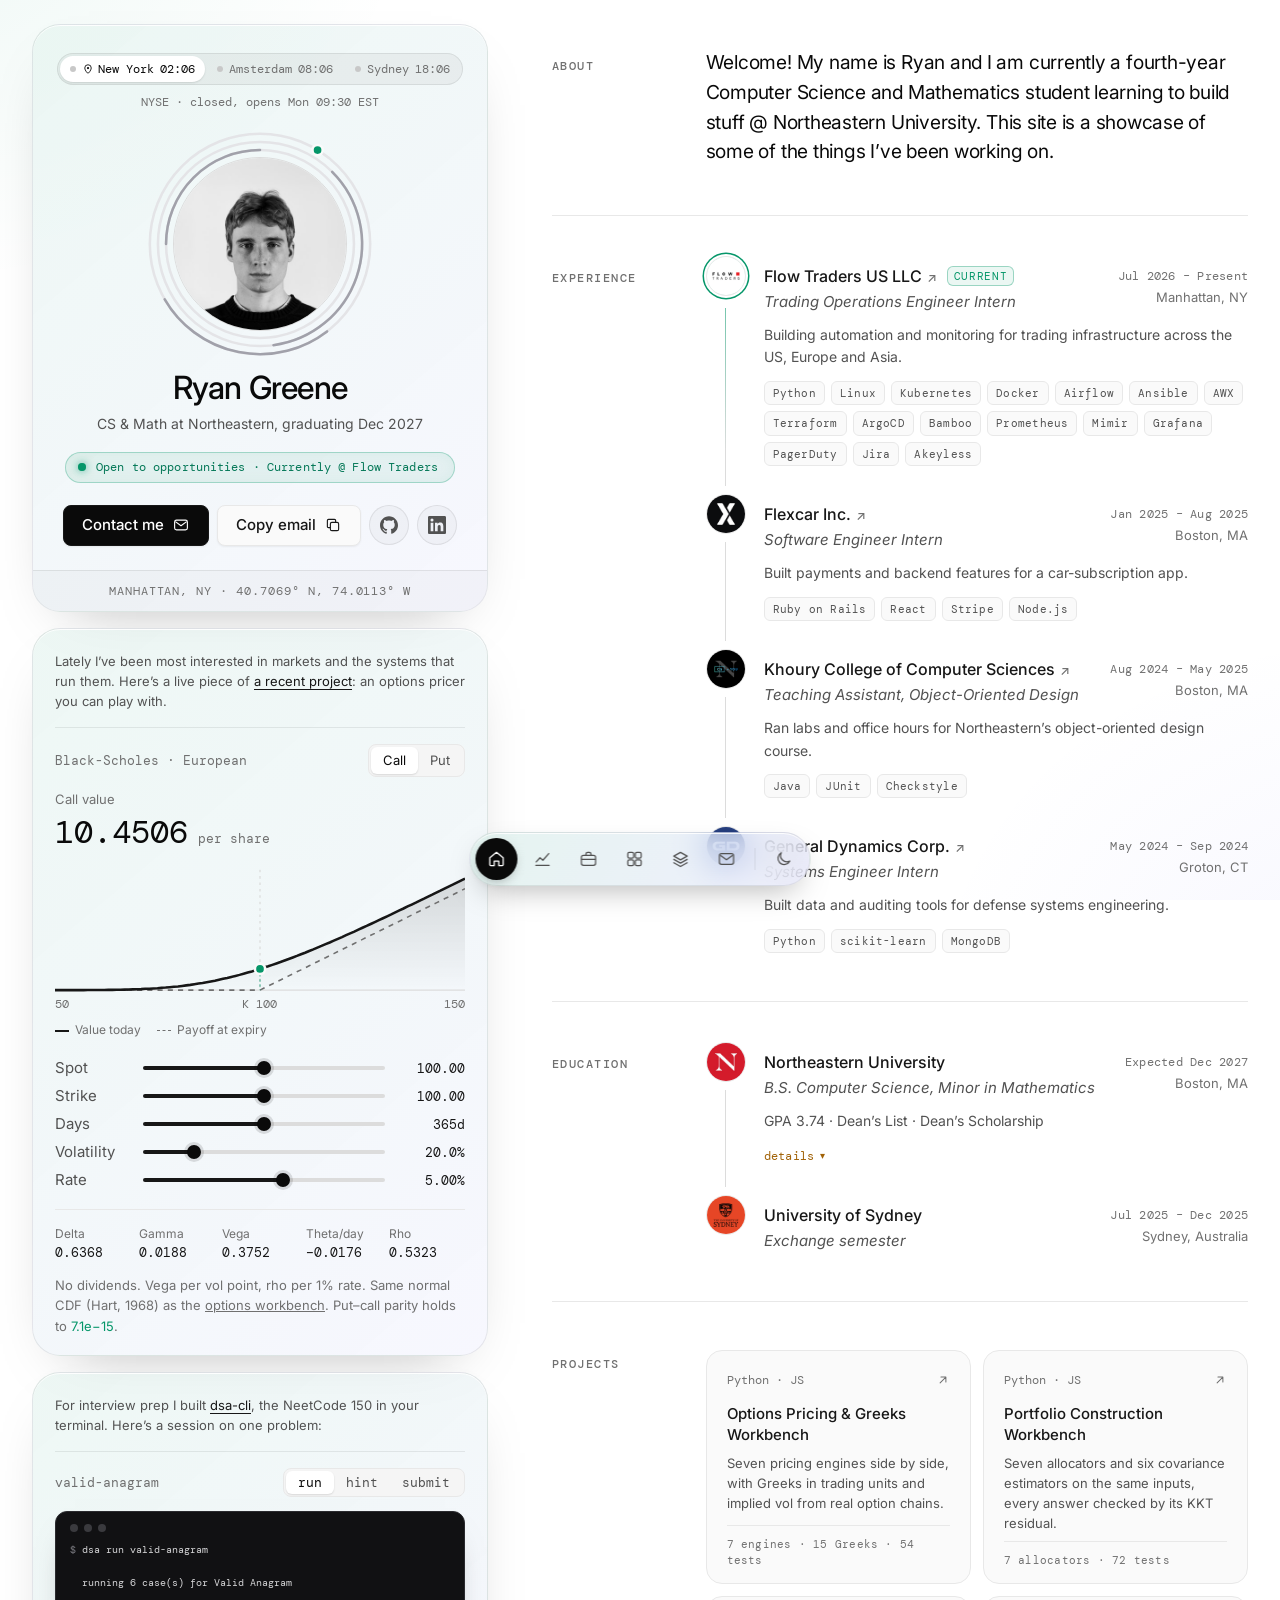
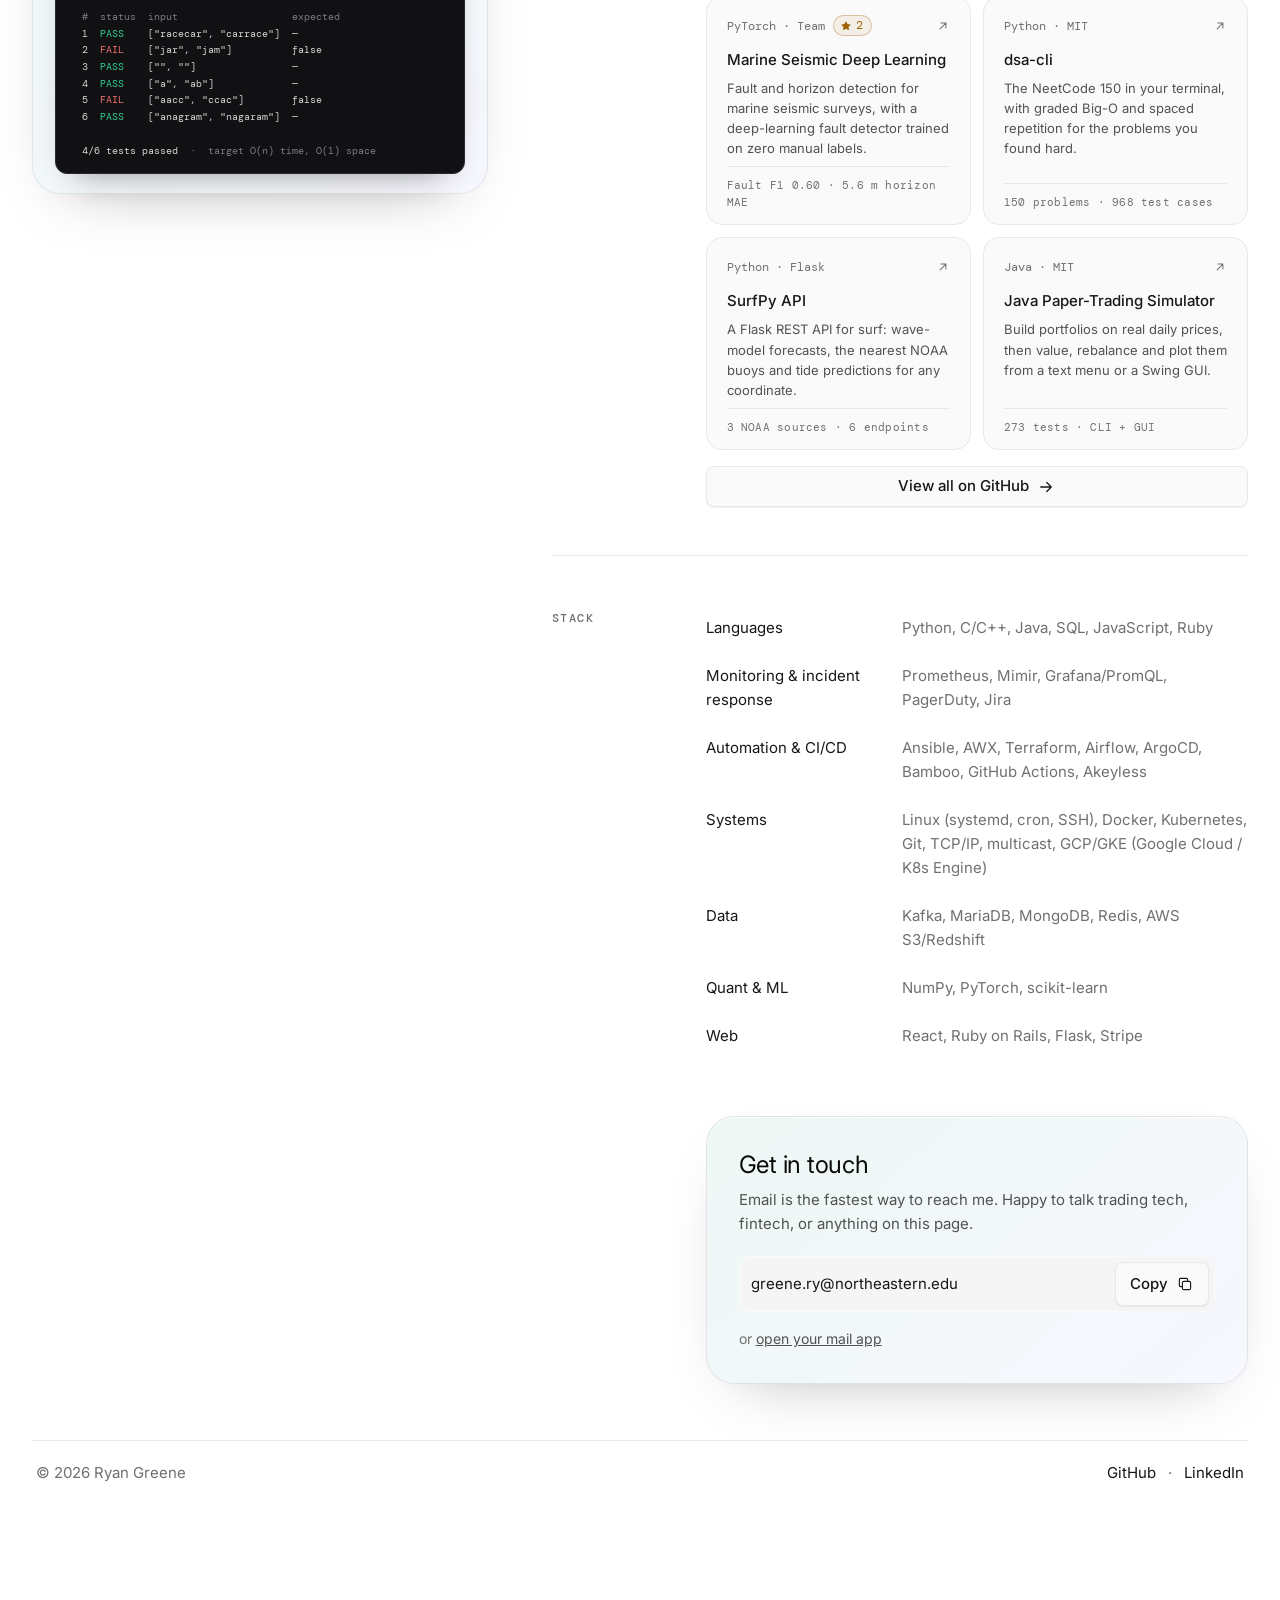
==== commit 22f485e2: "TA dates: Aug 2024 – May 2025" ====
--- a/index.html
+++ b/index.html
@@ -228,7 +228,7 @@
                   <h3 class="xp-org"><a href="https://www.khoury.northeastern.edu" target="_blank" rel="noopener">Khoury College of Computer Sciences</a></h3>
                   <p class="xp-role">Teaching Assistant, Object-Oriented Design</p>
                 </div>
-                <p class="xp-when"><span class="xp-date">Aug 2024 – May 2026</span><span class="xp-place">Boston, MA</span></p>
+                <p class="xp-when"><span class="xp-date">Aug 2024 – May 2025</span><span class="xp-place">Boston, MA</span></p>
               </div>
               <p class="xp-sum">Ran labs and office hours for Northeastern’s object-oriented design course.</p>
               <ul class="xp-tech" aria-label="Technologies"><li>Java</li><li>JUnit</li><li>Checkstyle</li></ul>
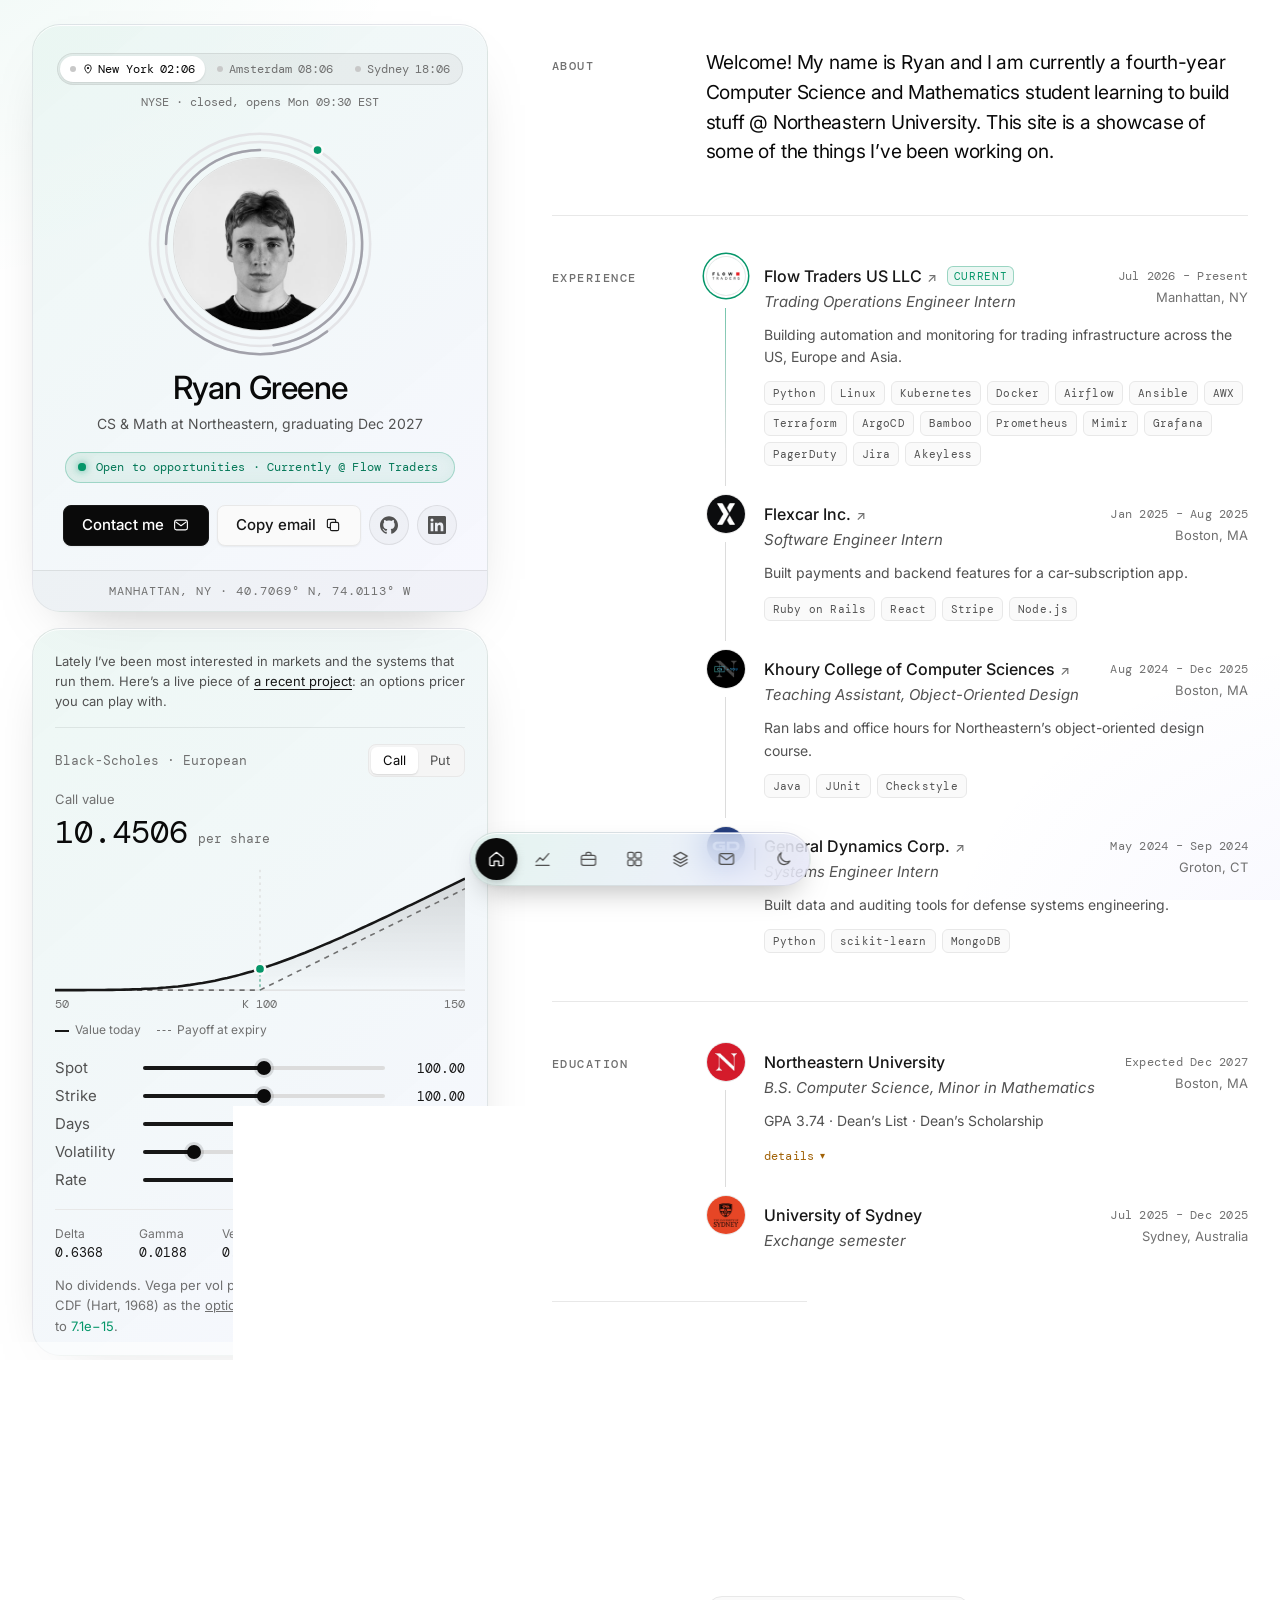
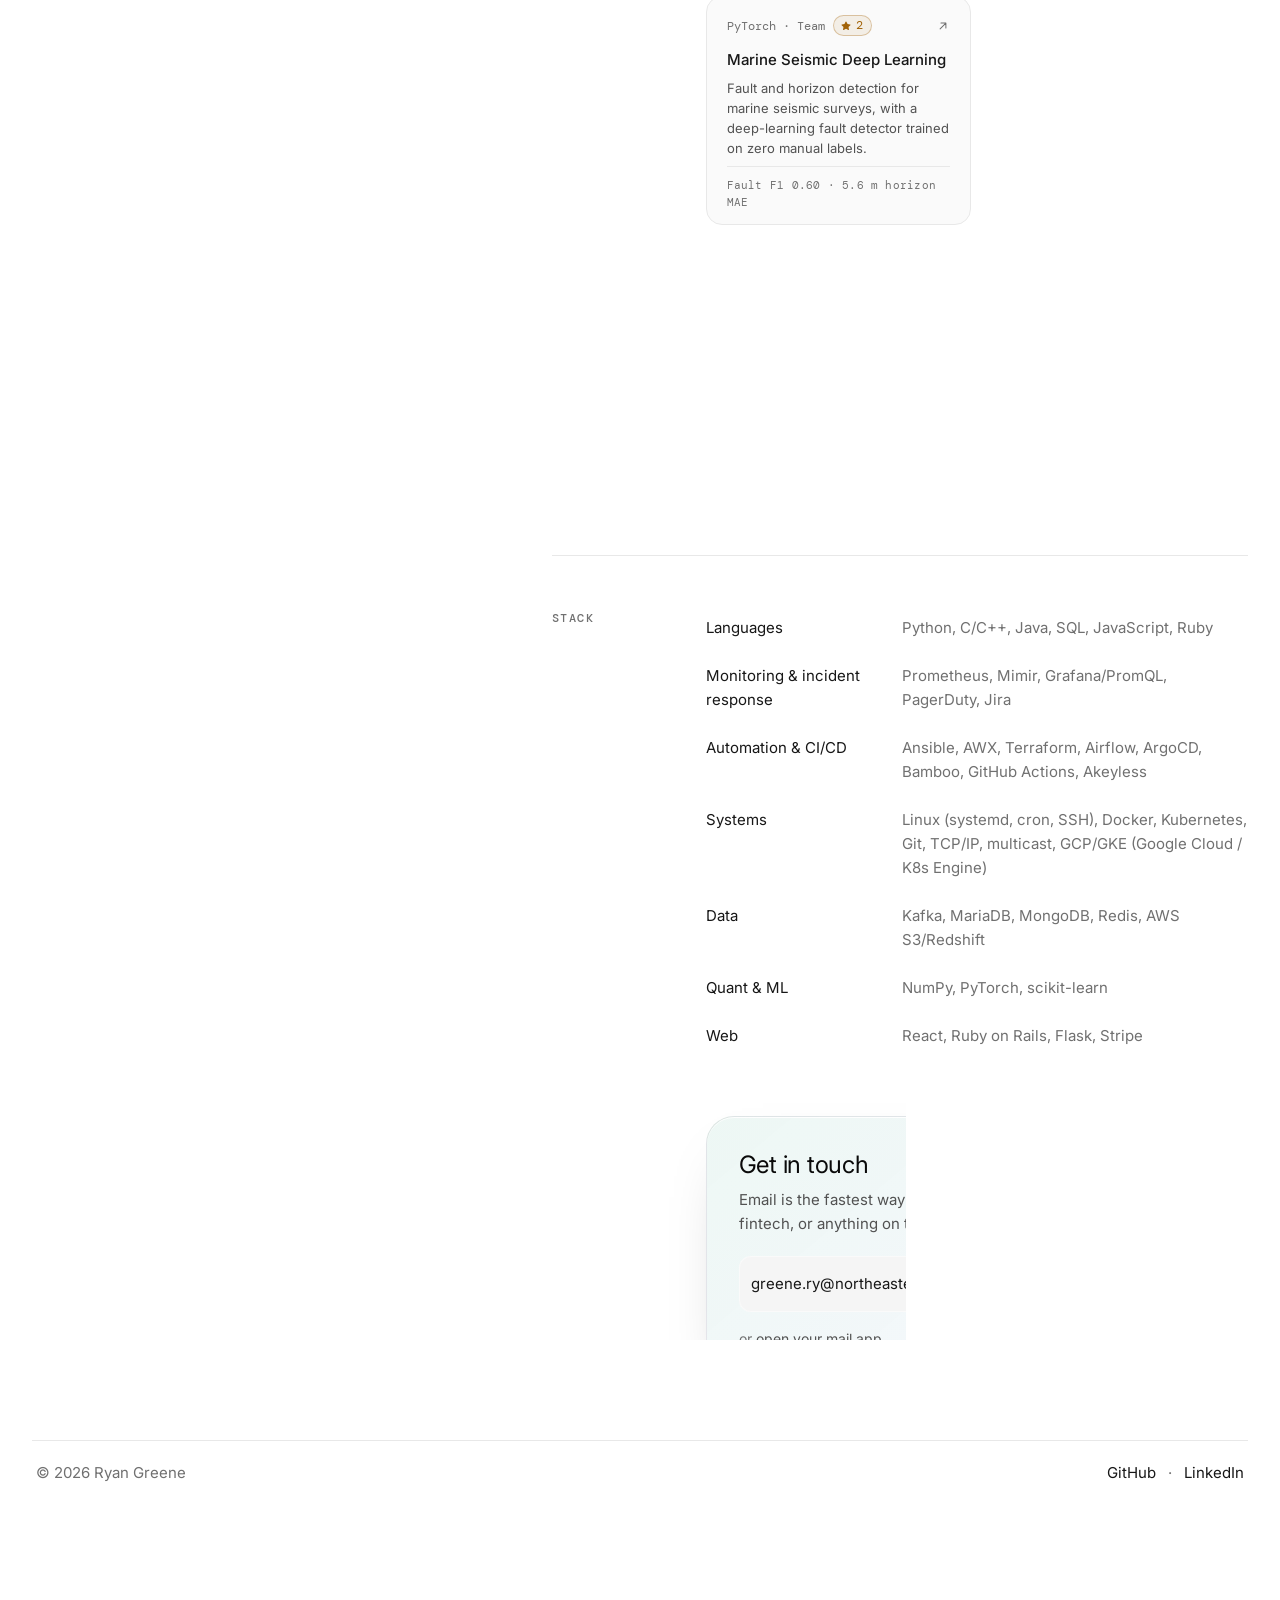
==== commit fdbe70b4: "TA dates: Aug 2024 – Dec 2025" ====
--- a/index.html
+++ b/index.html
@@ -228,7 +228,7 @@
                   <h3 class="xp-org"><a href="https://www.khoury.northeastern.edu" target="_blank" rel="noopener">Khoury College of Computer Sciences</a></h3>
                   <p class="xp-role">Teaching Assistant, Object-Oriented Design</p>
                 </div>
-                <p class="xp-when"><span class="xp-date">Aug 2024 – May 2025</span><span class="xp-place">Boston, MA</span></p>
+                <p class="xp-when"><span class="xp-date">Aug 2024 – Dec 2025</span><span class="xp-place">Boston, MA</span></p>
               </div>
               <p class="xp-sum">Ran labs and office hours for Northeastern’s object-oriented design course.</p>
               <ul class="xp-tech" aria-label="Technologies"><li>Java</li><li>JUnit</li><li>Checkstyle</li></ul>
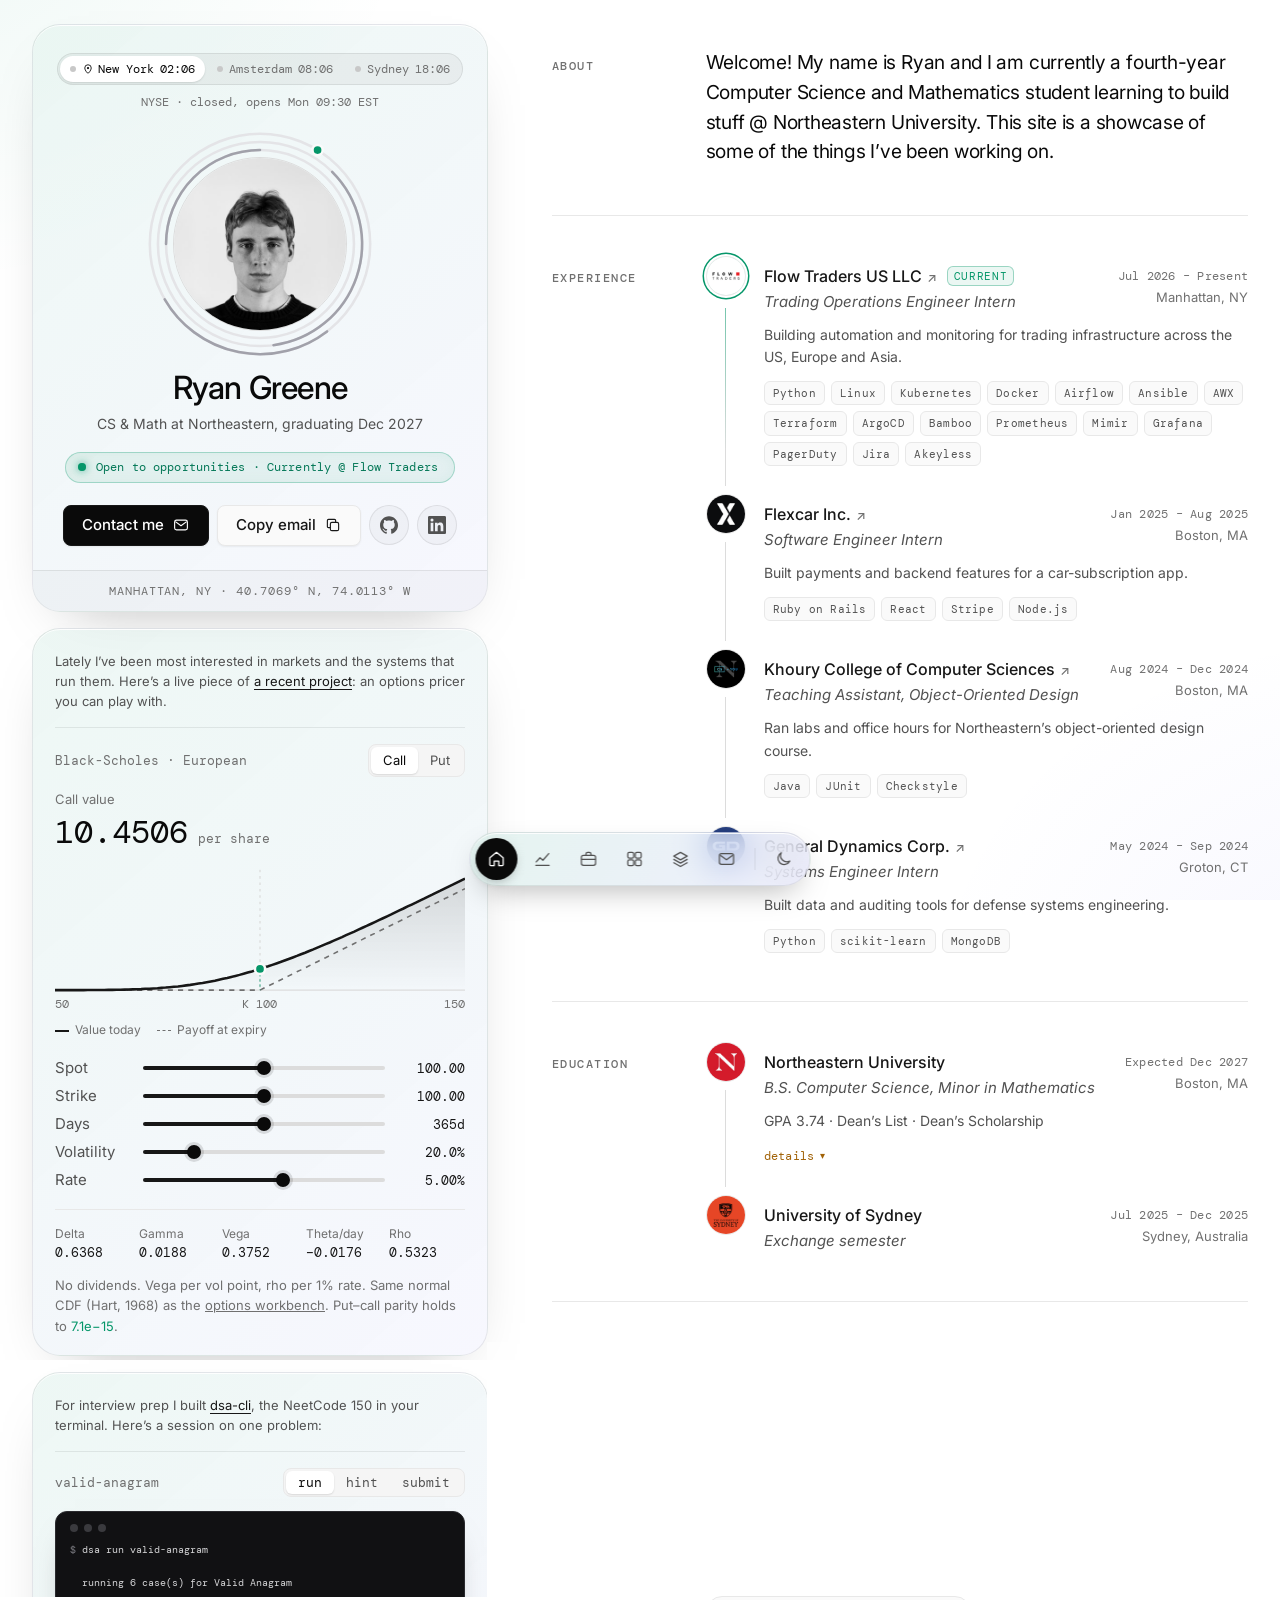
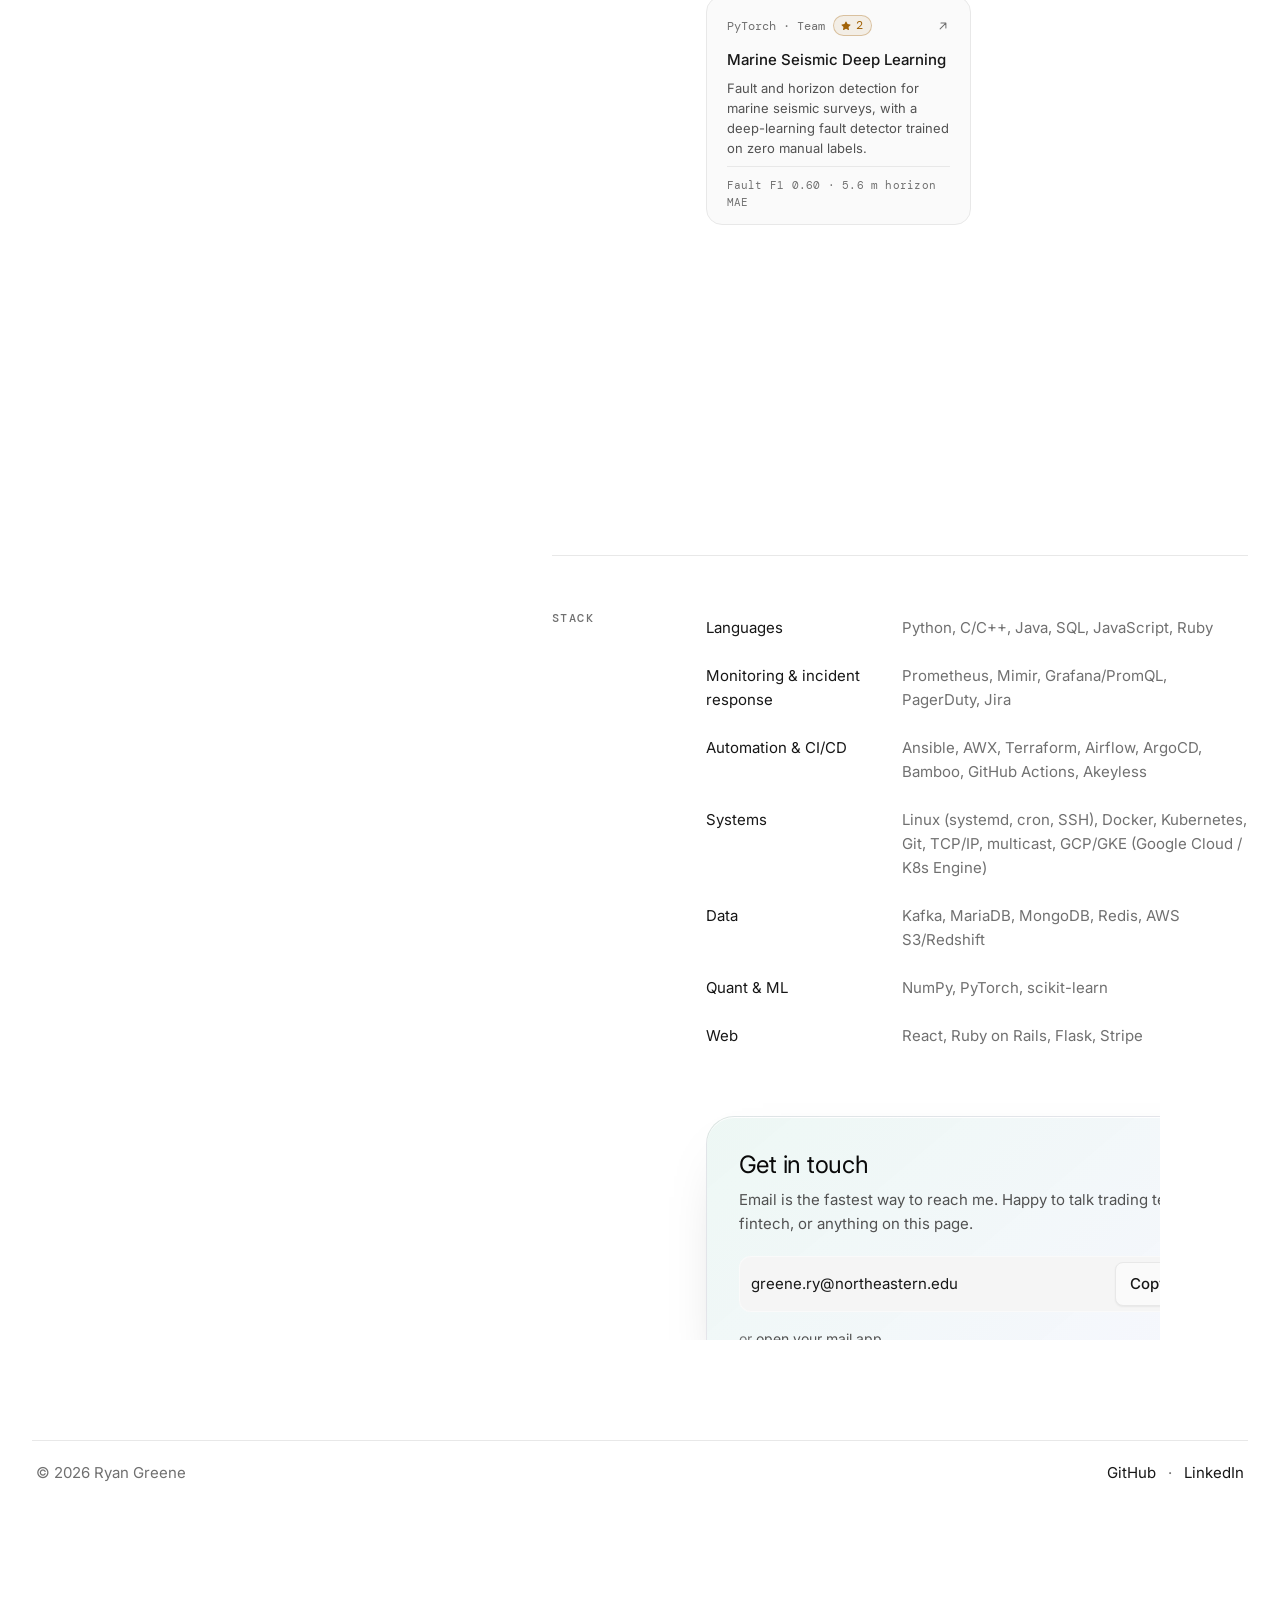
==== commit 513c6ed7: "TA dates: Aug 2024 – Dec 2024" ====
--- a/index.html
+++ b/index.html
@@ -228,7 +228,7 @@
                   <h3 class="xp-org"><a href="https://www.khoury.northeastern.edu" target="_blank" rel="noopener">Khoury College of Computer Sciences</a></h3>
                   <p class="xp-role">Teaching Assistant, Object-Oriented Design</p>
                 </div>
-                <p class="xp-when"><span class="xp-date">Aug 2024 – Dec 2025</span><span class="xp-place">Boston, MA</span></p>
+                <p class="xp-when"><span class="xp-date">Aug 2024 – Dec 2024</span><span class="xp-place">Boston, MA</span></p>
               </div>
               <p class="xp-sum">Ran labs and office hours for Northeastern’s object-oriented design course.</p>
               <ul class="xp-tech" aria-label="Technologies"><li>Java</li><li>JUnit</li><li>Checkstyle</li></ul>
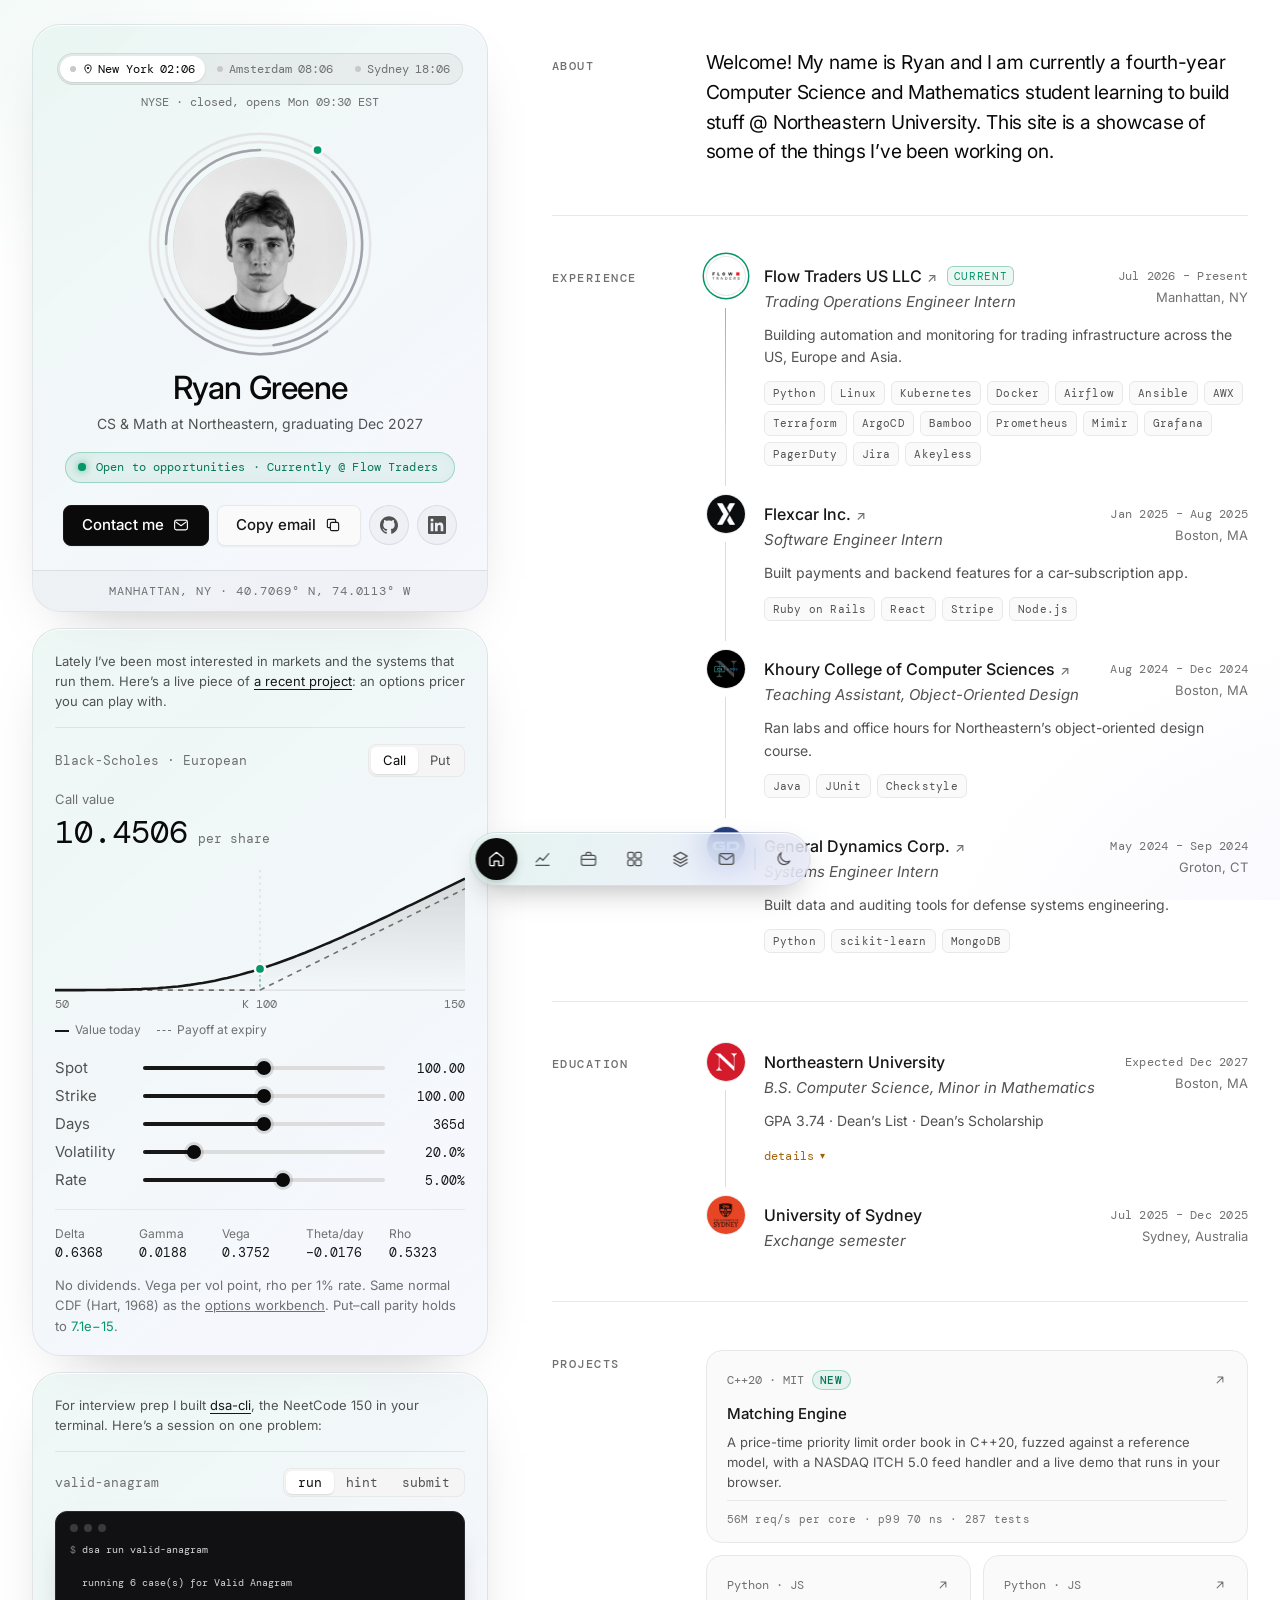
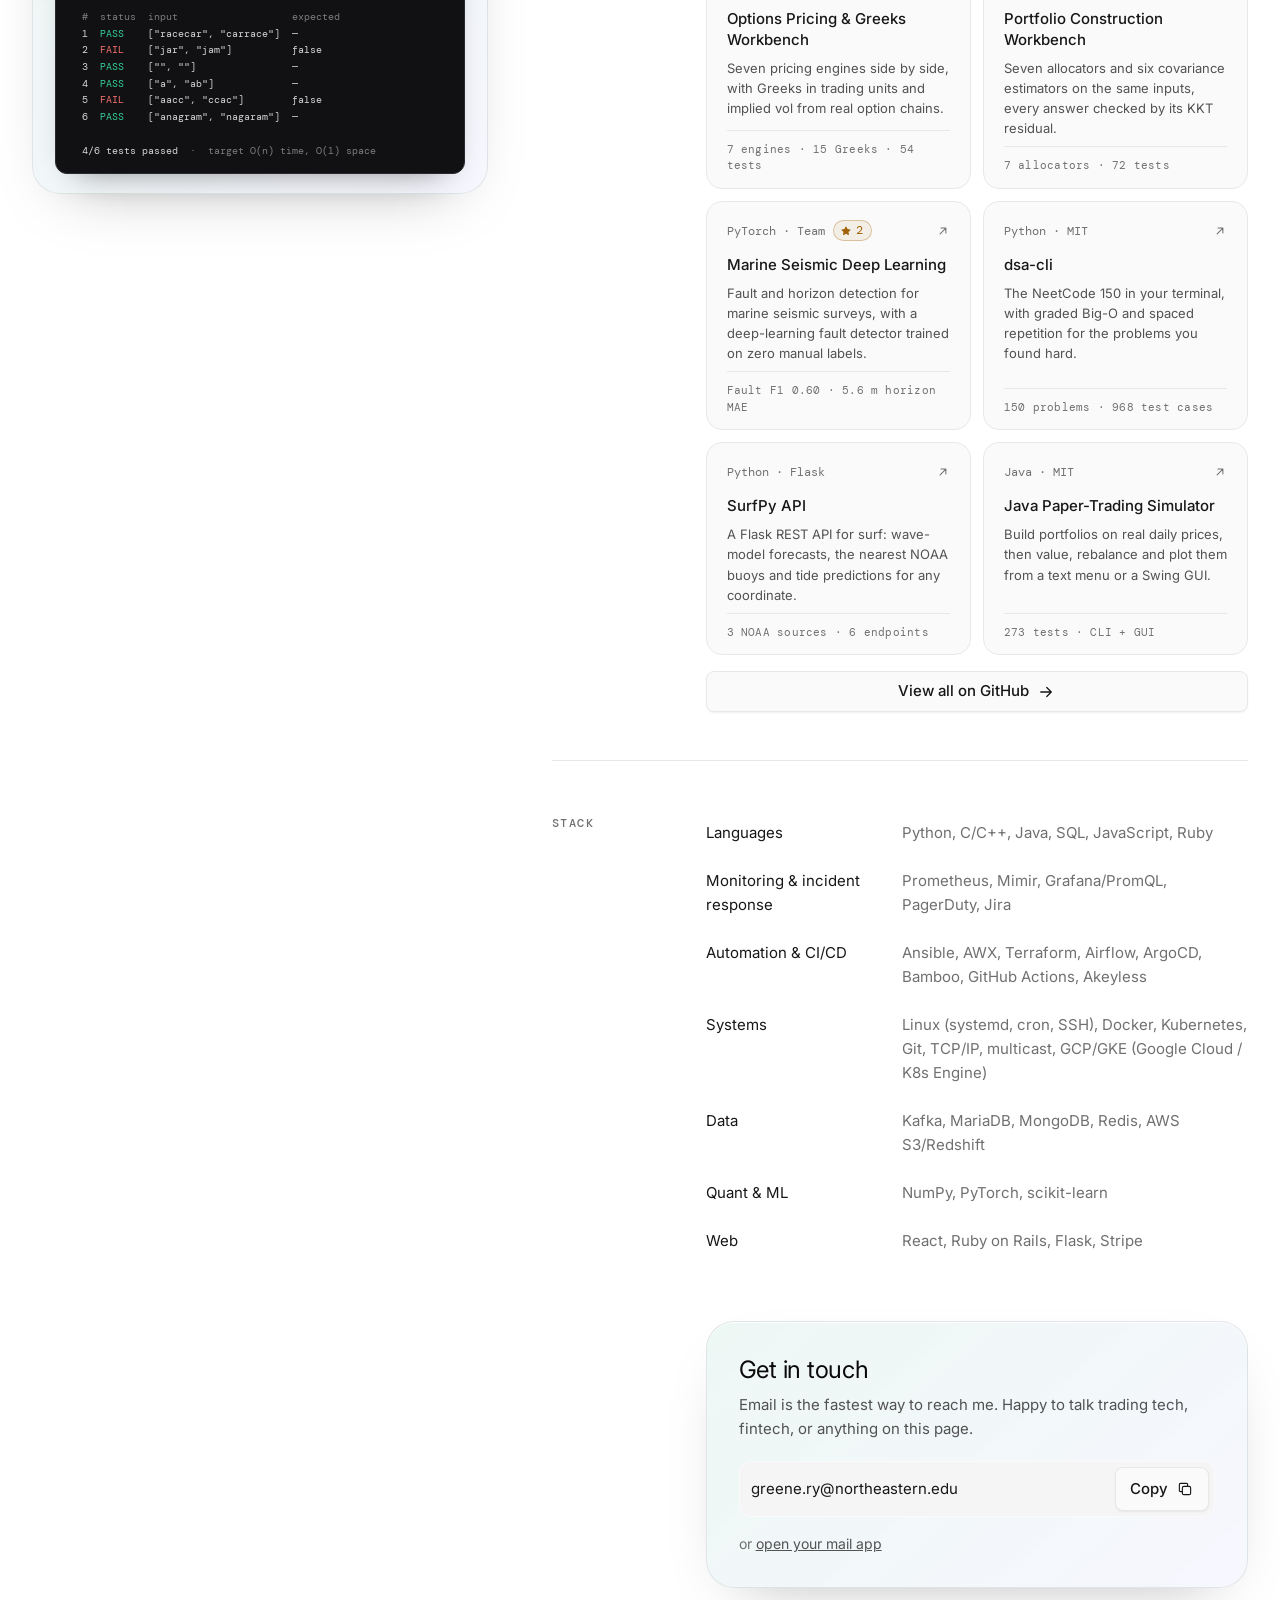
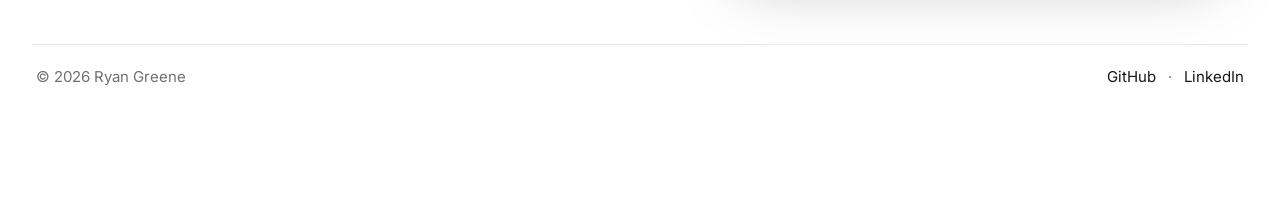
==== commit b8d6c230: "Add the matching engine project" ====
--- a/index.html
+++ b/index.html
@@ -13,7 +13,7 @@
   <link rel="preconnect" href="https://fonts.googleapis.com">
   <link rel="preconnect" href="https://fonts.gstatic.com" crossorigin>
   <link rel="stylesheet" href="https://fonts.googleapis.com/css2?family=DM+Mono:wght@400;500&family=Inter:ital,wght@0,400;0,500;1,400&display=swap">
-  <link rel="stylesheet" href="assets/site.css?v=782322e2">
+  <link rel="stylesheet" href="assets/site.css?v=73a69969">
   <script>
     // Runs before first paint: mark JS as available and apply a saved dark theme without a flash of white
     document.documentElement.classList.add('js');
@@ -294,6 +294,16 @@
       <section class="row row--offset" id="projects" aria-labelledby="l-projects">
         <h2 class="row-label" id="l-projects">Projects</h2>
         <div class="cards">
+          <a class="card card--wide" href="work/matching-engine.html">
+            <div class="card-head">
+              <span class="card-meta">C++20 · MIT</span>
+              <span class="card-new">New</span>
+              <svg class="card-go" aria-hidden="true"><use href="#i-arrow"/></svg>
+            </div>
+            <h3 class="card-title">Matching Engine</h3>
+            <p class="card-text">A price-time priority limit order book in C++20, fuzzed against a reference model, with a NASDAQ ITCH 5.0 feed handler and a live demo that runs in your browser.</p>
+            <p class="card-stats">56M req/s per core · p99 70 ns · 287 tests</p>
+          </a>
           <a class="card" href="work/options-pricing.html">
             <div class="card-head">
               <span class="card-meta">Python · JS</span>
@@ -407,6 +417,6 @@
     <button class="sheet-close" type="button" aria-label="Close"><svg viewBox="0 0 24 24" aria-hidden="true"><path d="M6.5 6.5l11 11m0-11-11 11" fill="none" stroke="currentColor" stroke-width="1.75" stroke-linecap="round"/></svg></button>
   </dialog>
 
-  <script src="assets/site.js?v=782322e2"></script>
+  <script src="assets/site.js?v=73a69969"></script>
 </body>
 </html>
--- a/assets/site.css
+++ b/assets/site.css
@@ -347,6 +347,11 @@
 .card:hover { border-color: var(--line-2); background: var(--card-2); color: var(--text); }
 .card-head { display: flex; align-items: center; gap: 8px; margin-bottom: 4px; }
 .card-head .card-go { margin-left: auto; }
+@media (min-width: 32rem) { .card--wide { grid-column: 1 / -1; } }   /* the newest project spans the row */
+.card-new {
+  padding: 2px 7px; border: 1px solid rgb(var(--green-rgb) / 0.3); border-radius: 999px; background: rgb(var(--green-rgb) / 0.08);
+  font: 500 0.6875rem/1.3 var(--mono); letter-spacing: 0.06em; text-transform: uppercase; color: var(--green-text);
+}
 .card-head { min-height: 22px; }   /* the same with or without a stars badge, so titles line up across a row */
 .card-meta { font: 400 var(--fs-xs) var(--mono); color: var(--muted); }
 .card-go { width: 14px; height: 14px; flex: none; color: var(--muted); rotate: -45deg; transition: color 0.2s var(--ease), translate 0.2s var(--ease); }
@@ -726,6 +731,11 @@
 .prose figure { margin: 1.6em 0 0; }
 .prose figure img { display: block; width: 100%; height: auto; border: 1px solid var(--line); border-radius: 10px; }
 .prose figcaption { margin-top: 8px; font-size: var(--fs-sm); color: var(--muted); }
+/* Charts drawn for both themes: show the one that matches the site's */
+.prose .chart img { padding: 14px 16px; background: var(--card); }
+.chart .only-dark { display: none; }
+:root[data-theme="dark"] .chart .only-light { display: none; }
+:root[data-theme="dark"] .chart .only-dark { display: block; }
 .prose :is(ul, figure, .table-wrap) + p { margin-top: 1.1em; }
 .prose h3 { margin: 1.6em 0 0.5em; font: 500 var(--fs-sm)/1.4 var(--font); color: var(--text-2); }
 .prose h2 + h3 { margin-top: 0.4em; }
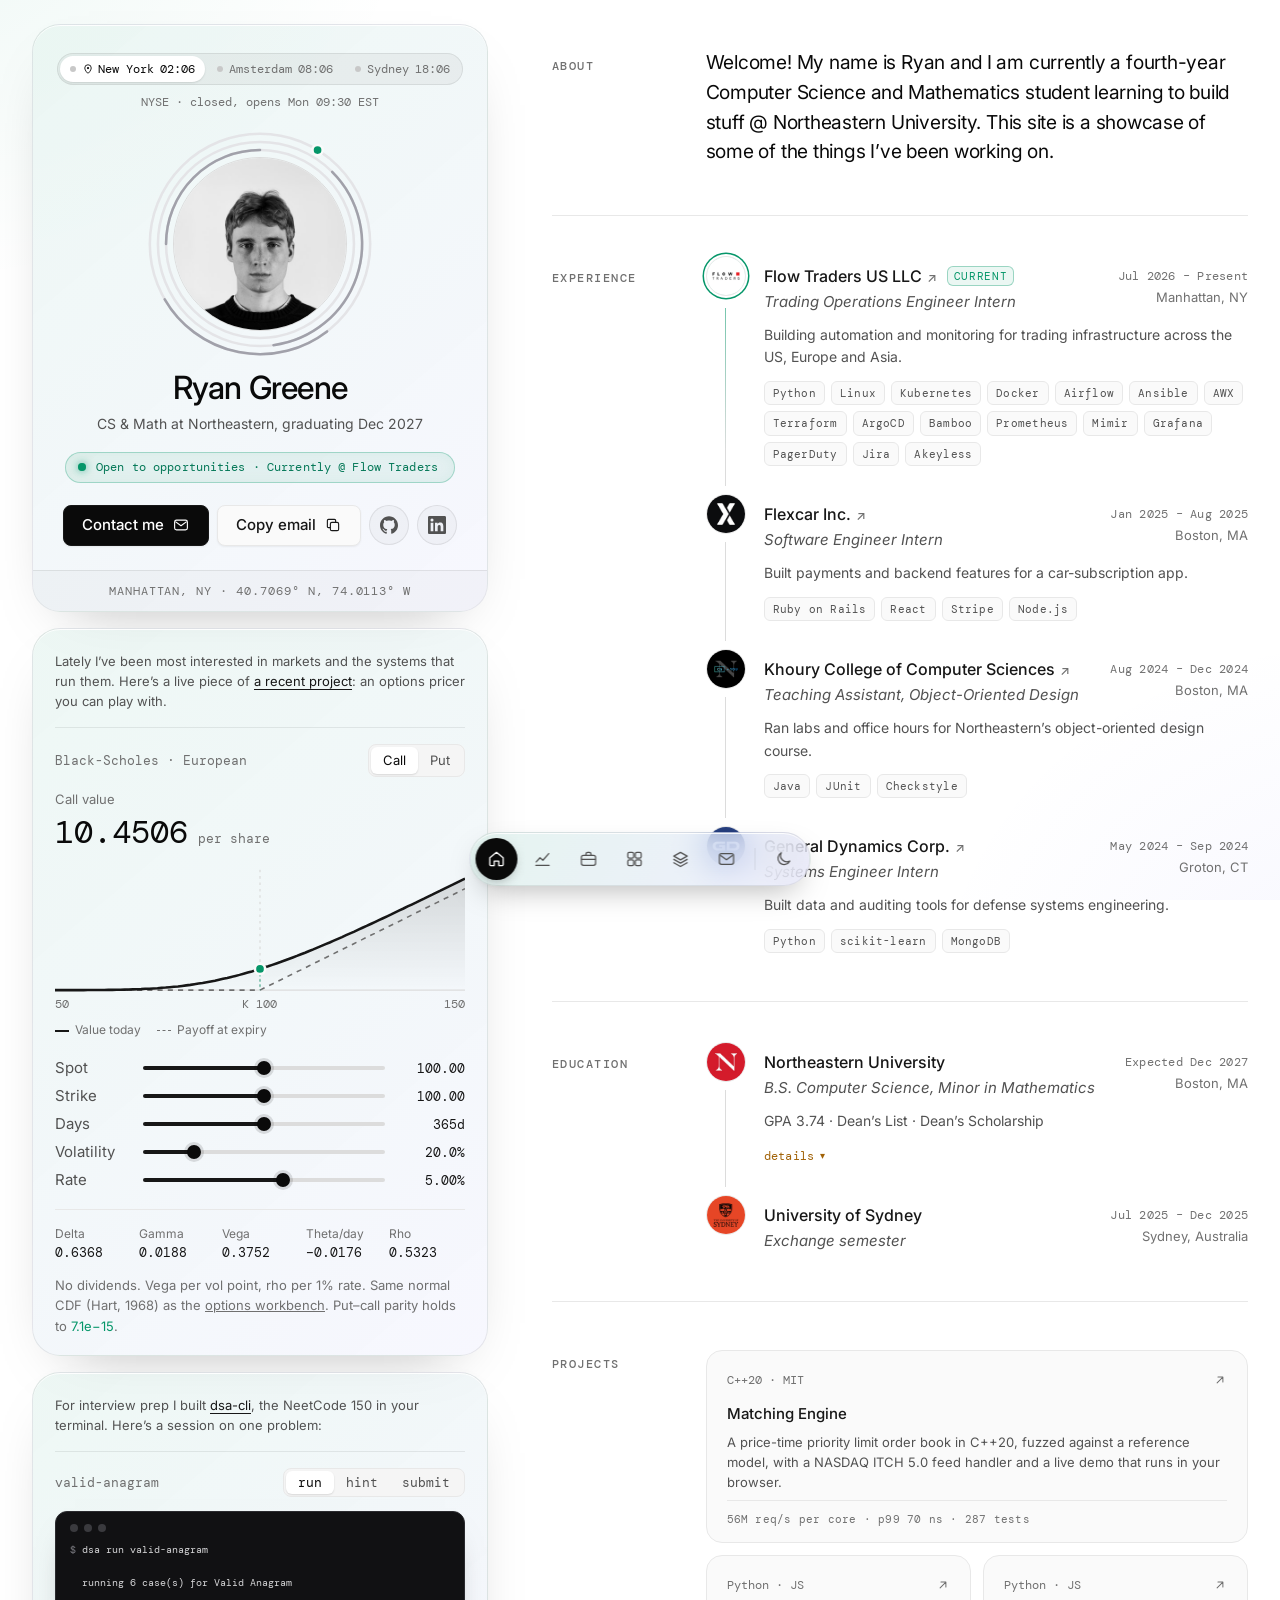
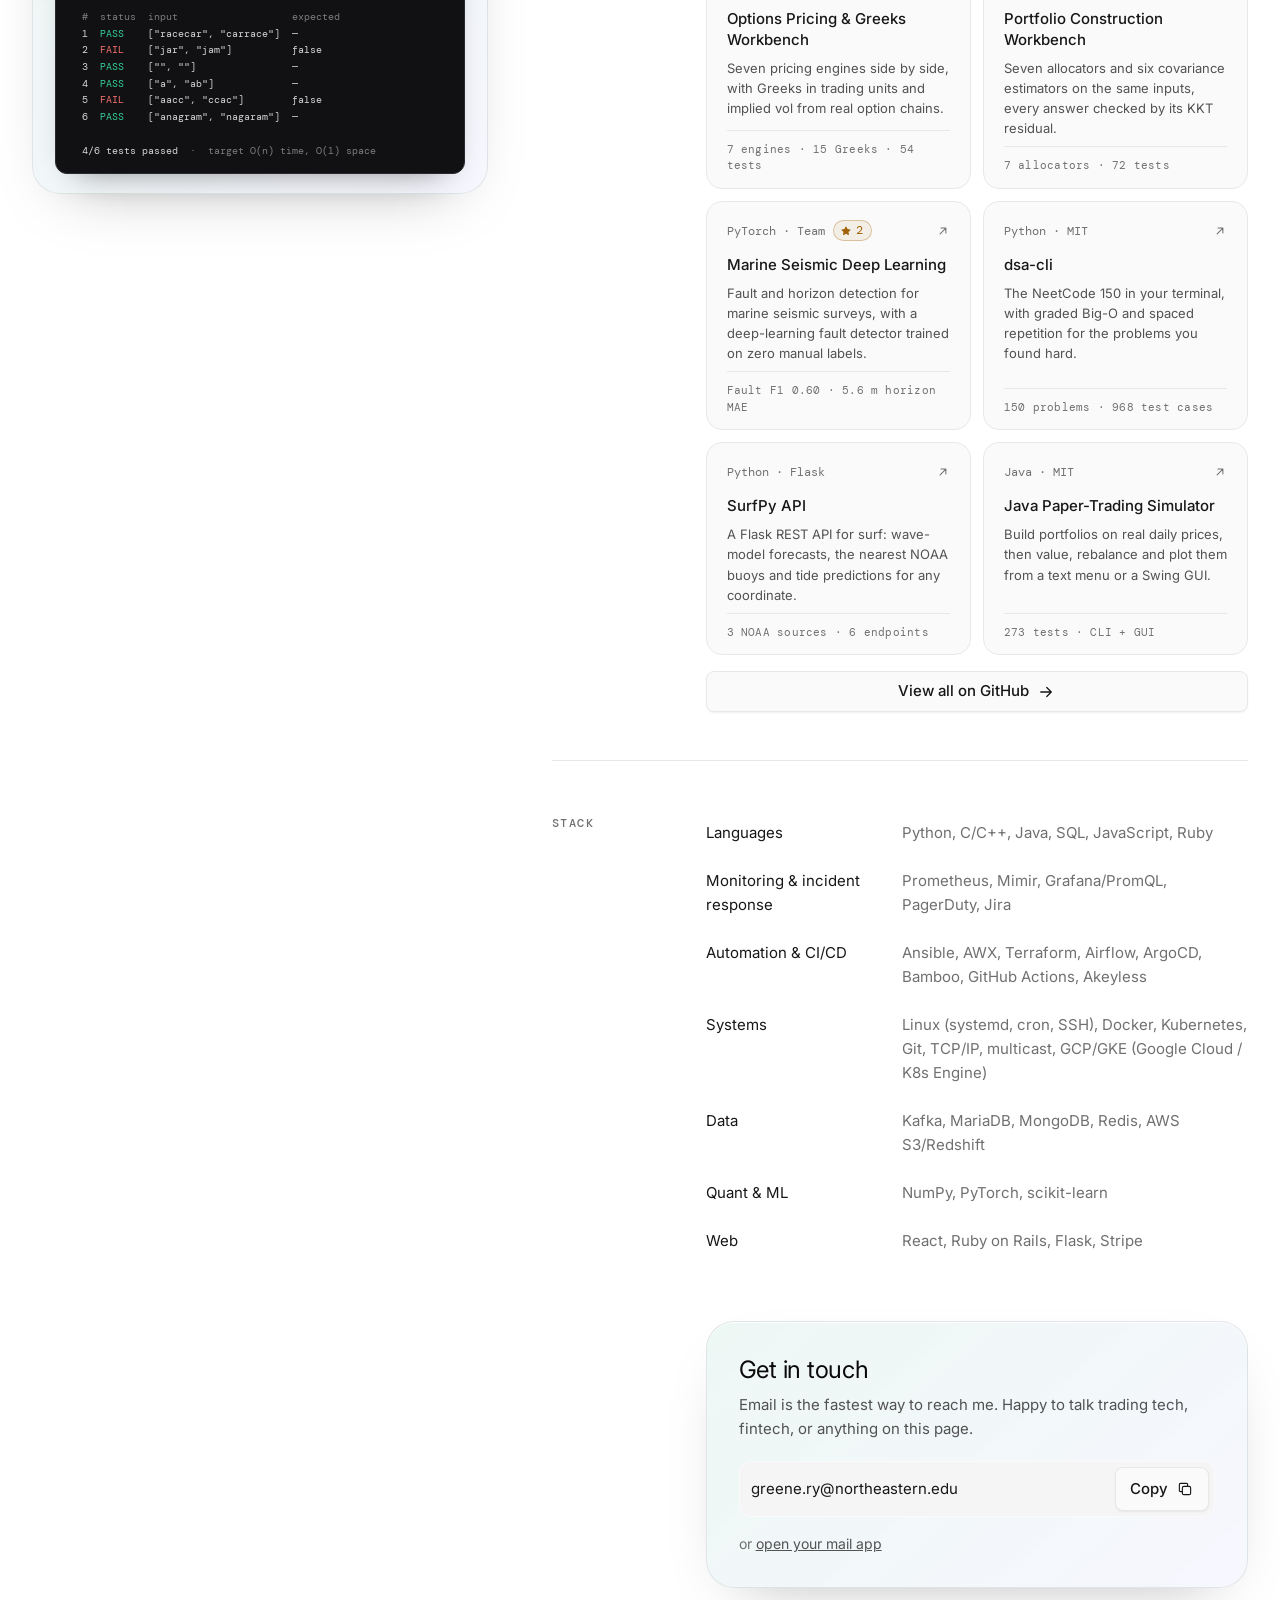
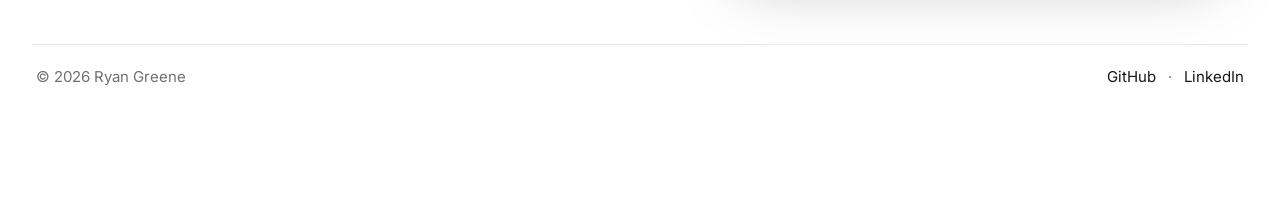
==== commit f7dab87c: "Remove the New badge" ====
--- a/index.html
+++ b/index.html
@@ -13,7 +13,7 @@
   <link rel="preconnect" href="https://fonts.googleapis.com">
   <link rel="preconnect" href="https://fonts.gstatic.com" crossorigin>
   <link rel="stylesheet" href="https://fonts.googleapis.com/css2?family=DM+Mono:wght@400;500&family=Inter:ital,wght@0,400;0,500;1,400&display=swap">
-  <link rel="stylesheet" href="assets/site.css?v=73a69969">
+  <link rel="stylesheet" href="assets/site.css?v=06b25a76">
   <script>
     // Runs before first paint: mark JS as available and apply a saved dark theme without a flash of white
     document.documentElement.classList.add('js');
@@ -297,7 +297,6 @@
           <a class="card card--wide" href="work/matching-engine.html">
             <div class="card-head">
               <span class="card-meta">C++20 · MIT</span>
-              <span class="card-new">New</span>
               <svg class="card-go" aria-hidden="true"><use href="#i-arrow"/></svg>
             </div>
             <h3 class="card-title">Matching Engine</h3>
@@ -417,6 +416,6 @@
     <button class="sheet-close" type="button" aria-label="Close"><svg viewBox="0 0 24 24" aria-hidden="true"><path d="M6.5 6.5l11 11m0-11-11 11" fill="none" stroke="currentColor" stroke-width="1.75" stroke-linecap="round"/></svg></button>
   </dialog>
 
-  <script src="assets/site.js?v=73a69969"></script>
+  <script src="assets/site.js?v=06b25a76"></script>
 </body>
 </html>
--- a/assets/site.css
+++ b/assets/site.css
@@ -348,10 +348,6 @@
 .card-head { display: flex; align-items: center; gap: 8px; margin-bottom: 4px; }
 .card-head .card-go { margin-left: auto; }
 @media (min-width: 32rem) { .card--wide { grid-column: 1 / -1; } }   /* the newest project spans the row */
-.card-new {
-  padding: 2px 7px; border: 1px solid rgb(var(--green-rgb) / 0.3); border-radius: 999px; background: rgb(var(--green-rgb) / 0.08);
-  font: 500 0.6875rem/1.3 var(--mono); letter-spacing: 0.06em; text-transform: uppercase; color: var(--green-text);
-}
 .card-head { min-height: 22px; }   /* the same with or without a stars badge, so titles line up across a row */
 .card-meta { font: 400 var(--fs-xs) var(--mono); color: var(--muted); }
 .card-go { width: 14px; height: 14px; flex: none; color: var(--muted); rotate: -45deg; transition: color 0.2s var(--ease), translate 0.2s var(--ease); }
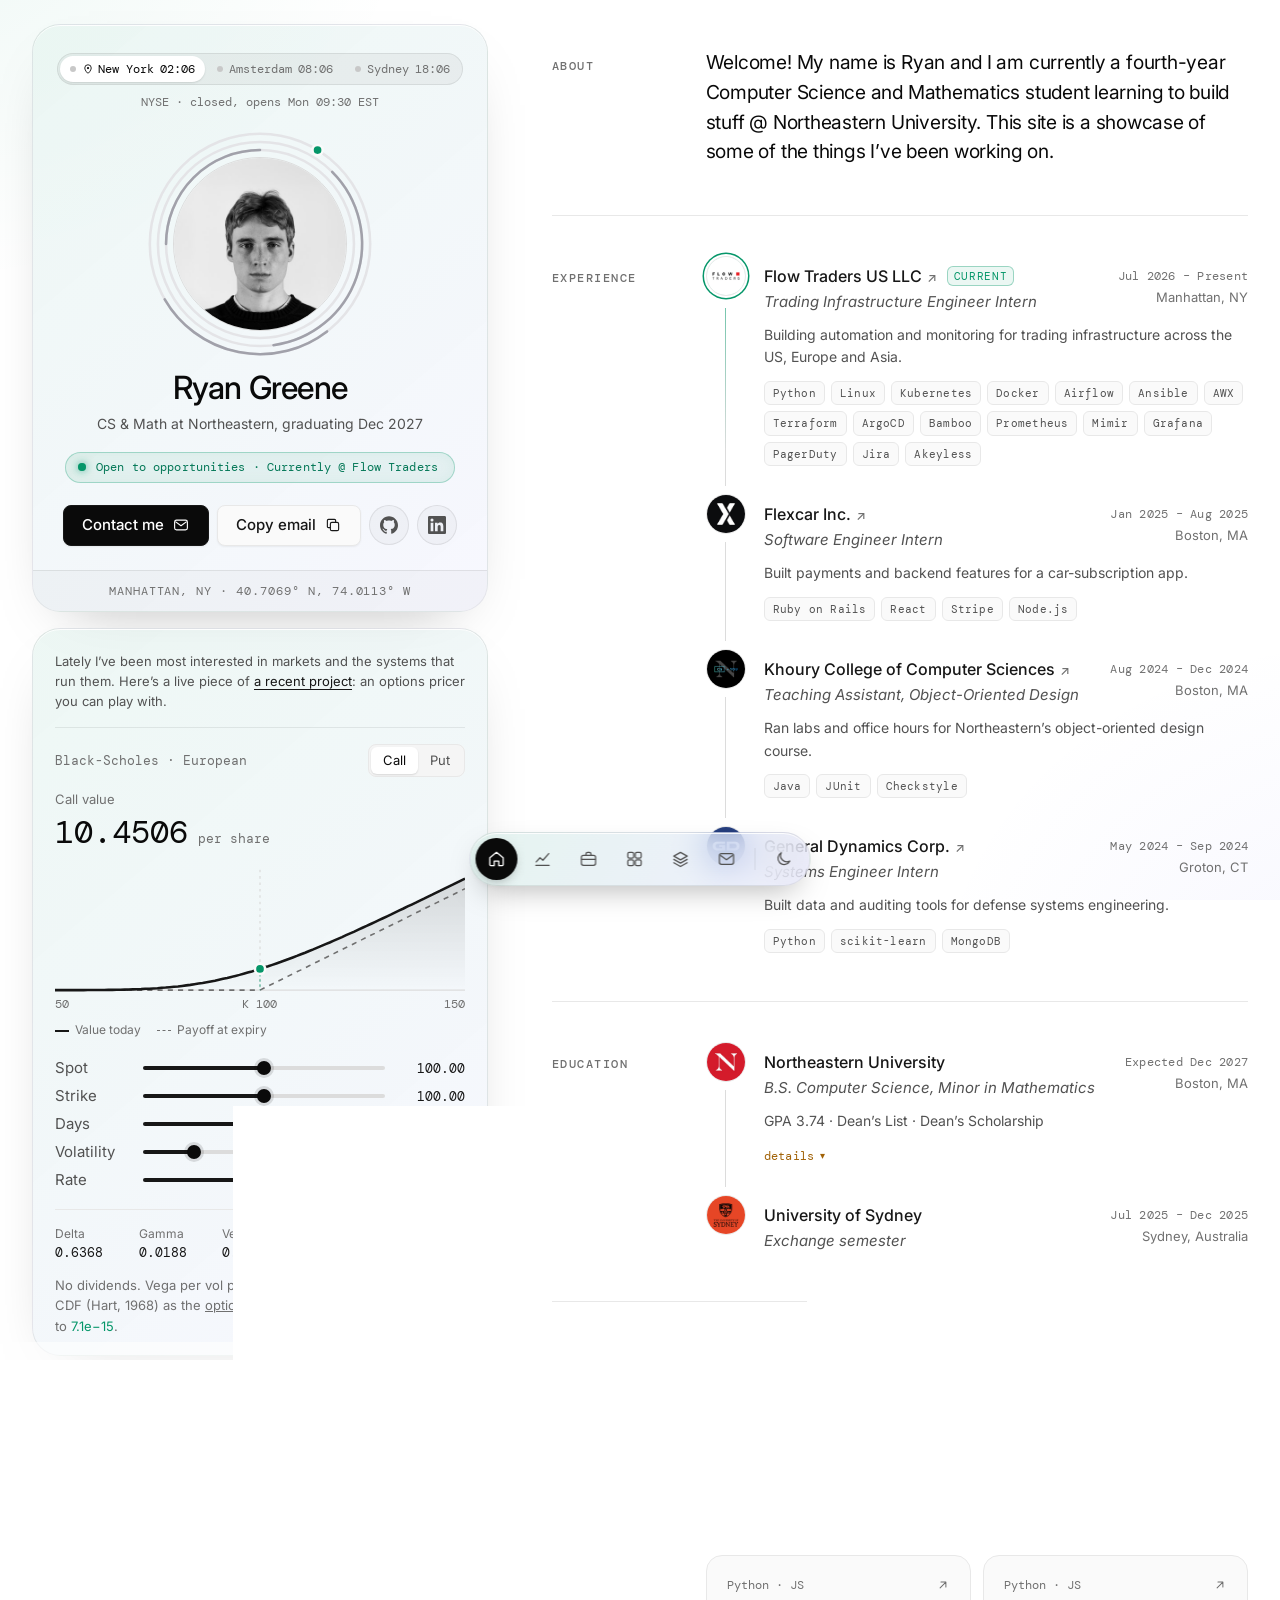
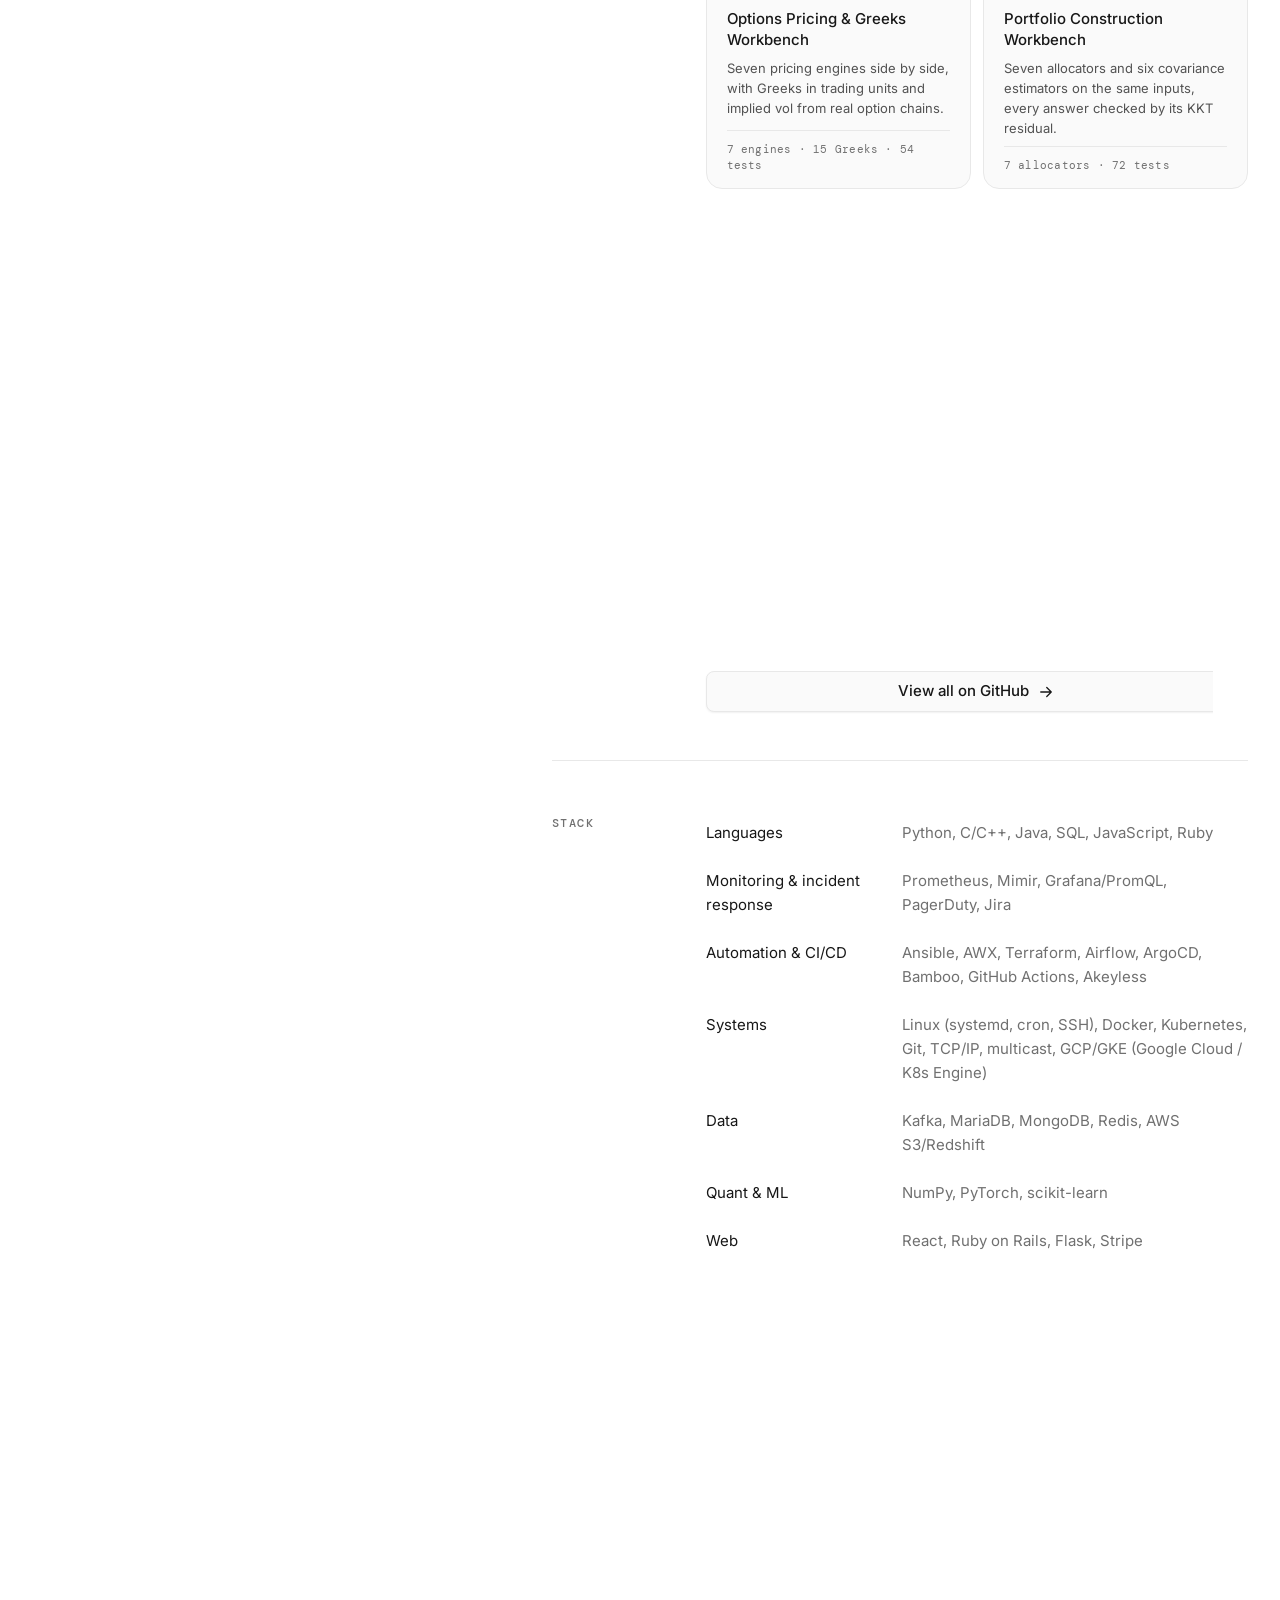
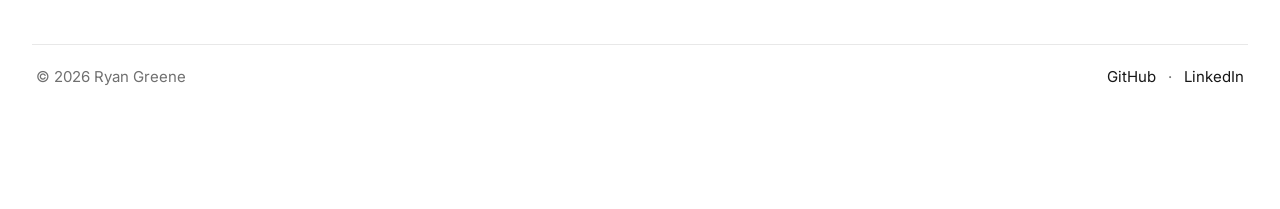
==== commit 483222a7: "Flow Traders title: Trading Infrastructure Engineer Intern" ====
--- a/index.html
+++ b/index.html
@@ -4,7 +4,7 @@
   <meta charset="utf-8">
   <meta name="viewport" content="width=device-width, initial-scale=1">
   <title>Ryan Greene</title>
-  <meta name="description" content="Ryan Greene is a Northeastern computer science student and trading operations engineering intern at Flow Traders who builds software for markets.">
+  <meta name="description" content="Ryan Greene is a Northeastern computer science student and trading infrastructure engineering intern at Flow Traders who builds software for markets.">
   <meta name="color-scheme" content="light dark">
   <meta name="theme-color" content="#ffffff">
   <link rel="icon" href="favicon.ico" sizes="32x32">
@@ -198,7 +198,7 @@
               <div class="xp-top">
                 <div>
                   <h3 class="xp-org"><a href="https://www.flowtraders.com" target="_blank" rel="noopener">Flow Traders US LLC</a> <span class="tag tag--now">Current</span></h3>
-                  <p class="xp-role">Trading Operations Engineer Intern</p>
+                  <p class="xp-role">Trading Infrastructure Engineer Intern</p>
                 </div>
                 <p class="xp-when"><span class="xp-date">Jul 2026 – Present</span><span class="xp-place">Manhattan, NY</span></p>
               </div>
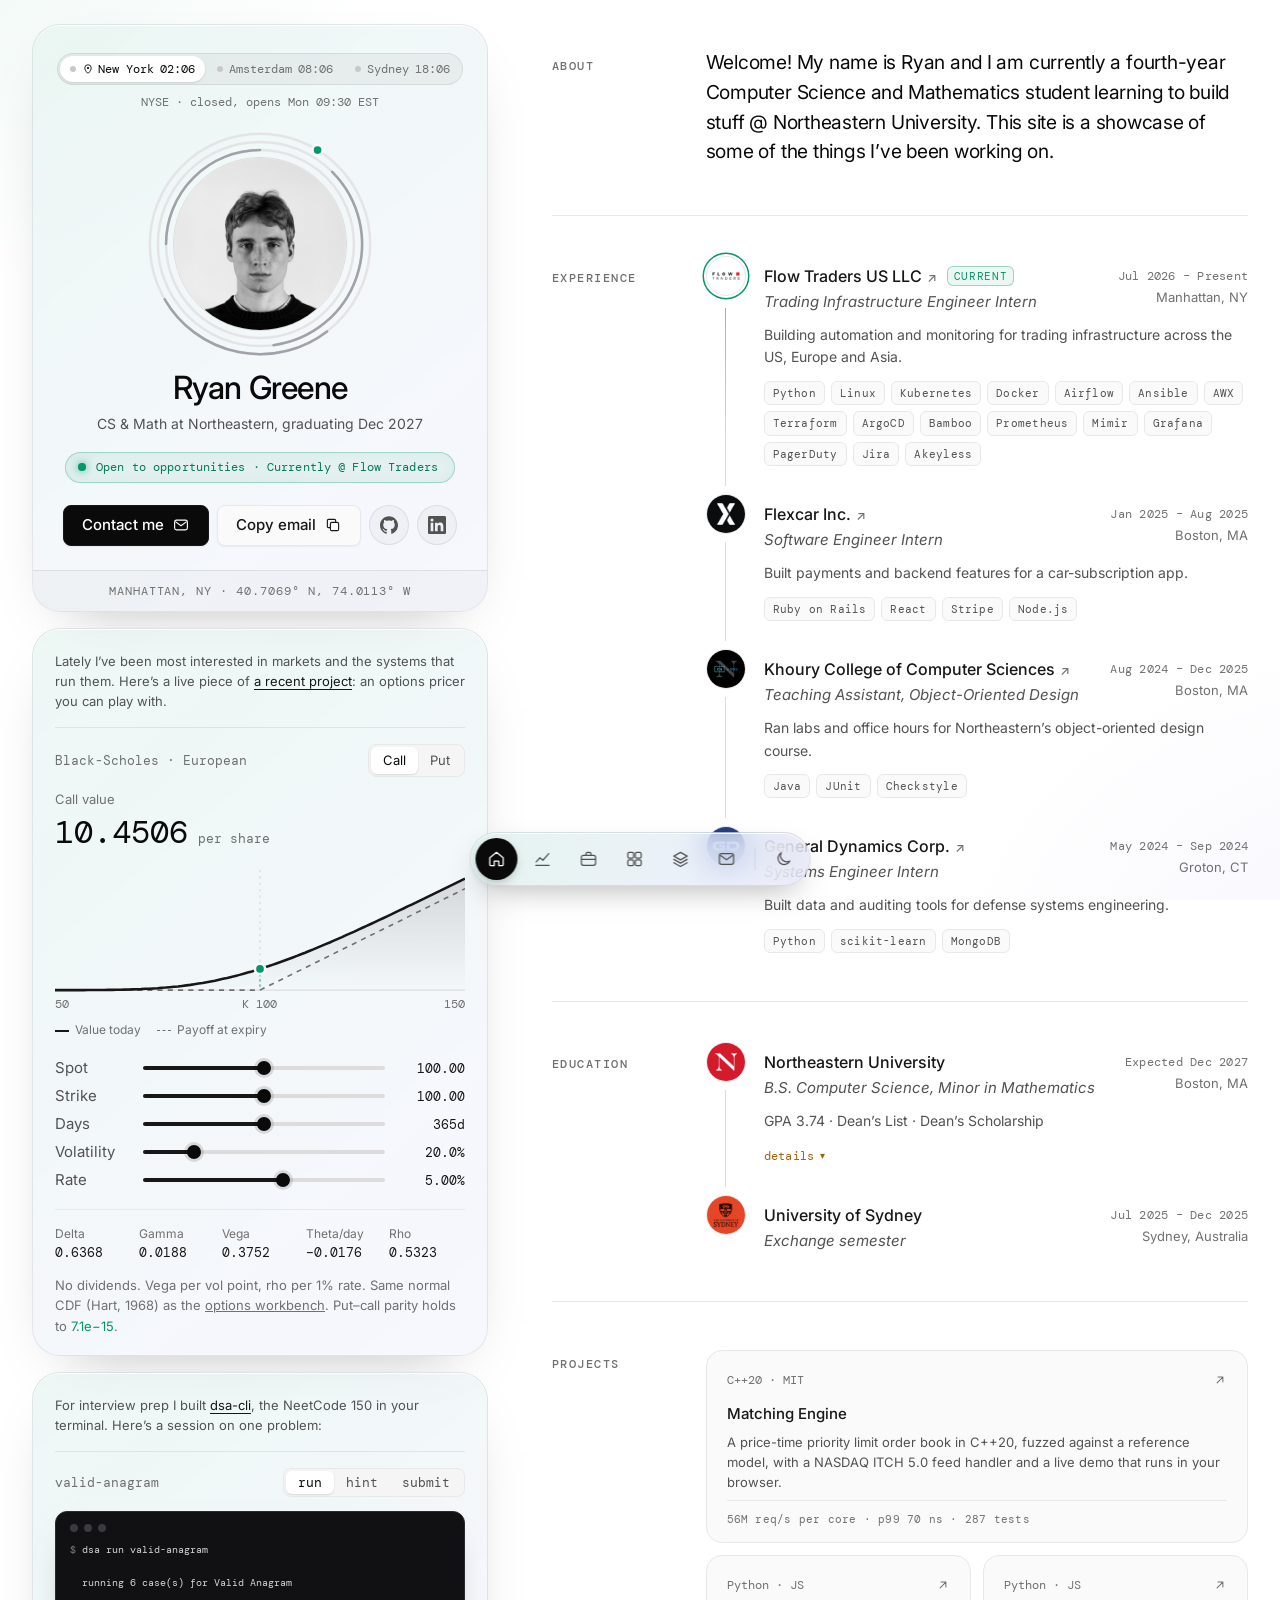
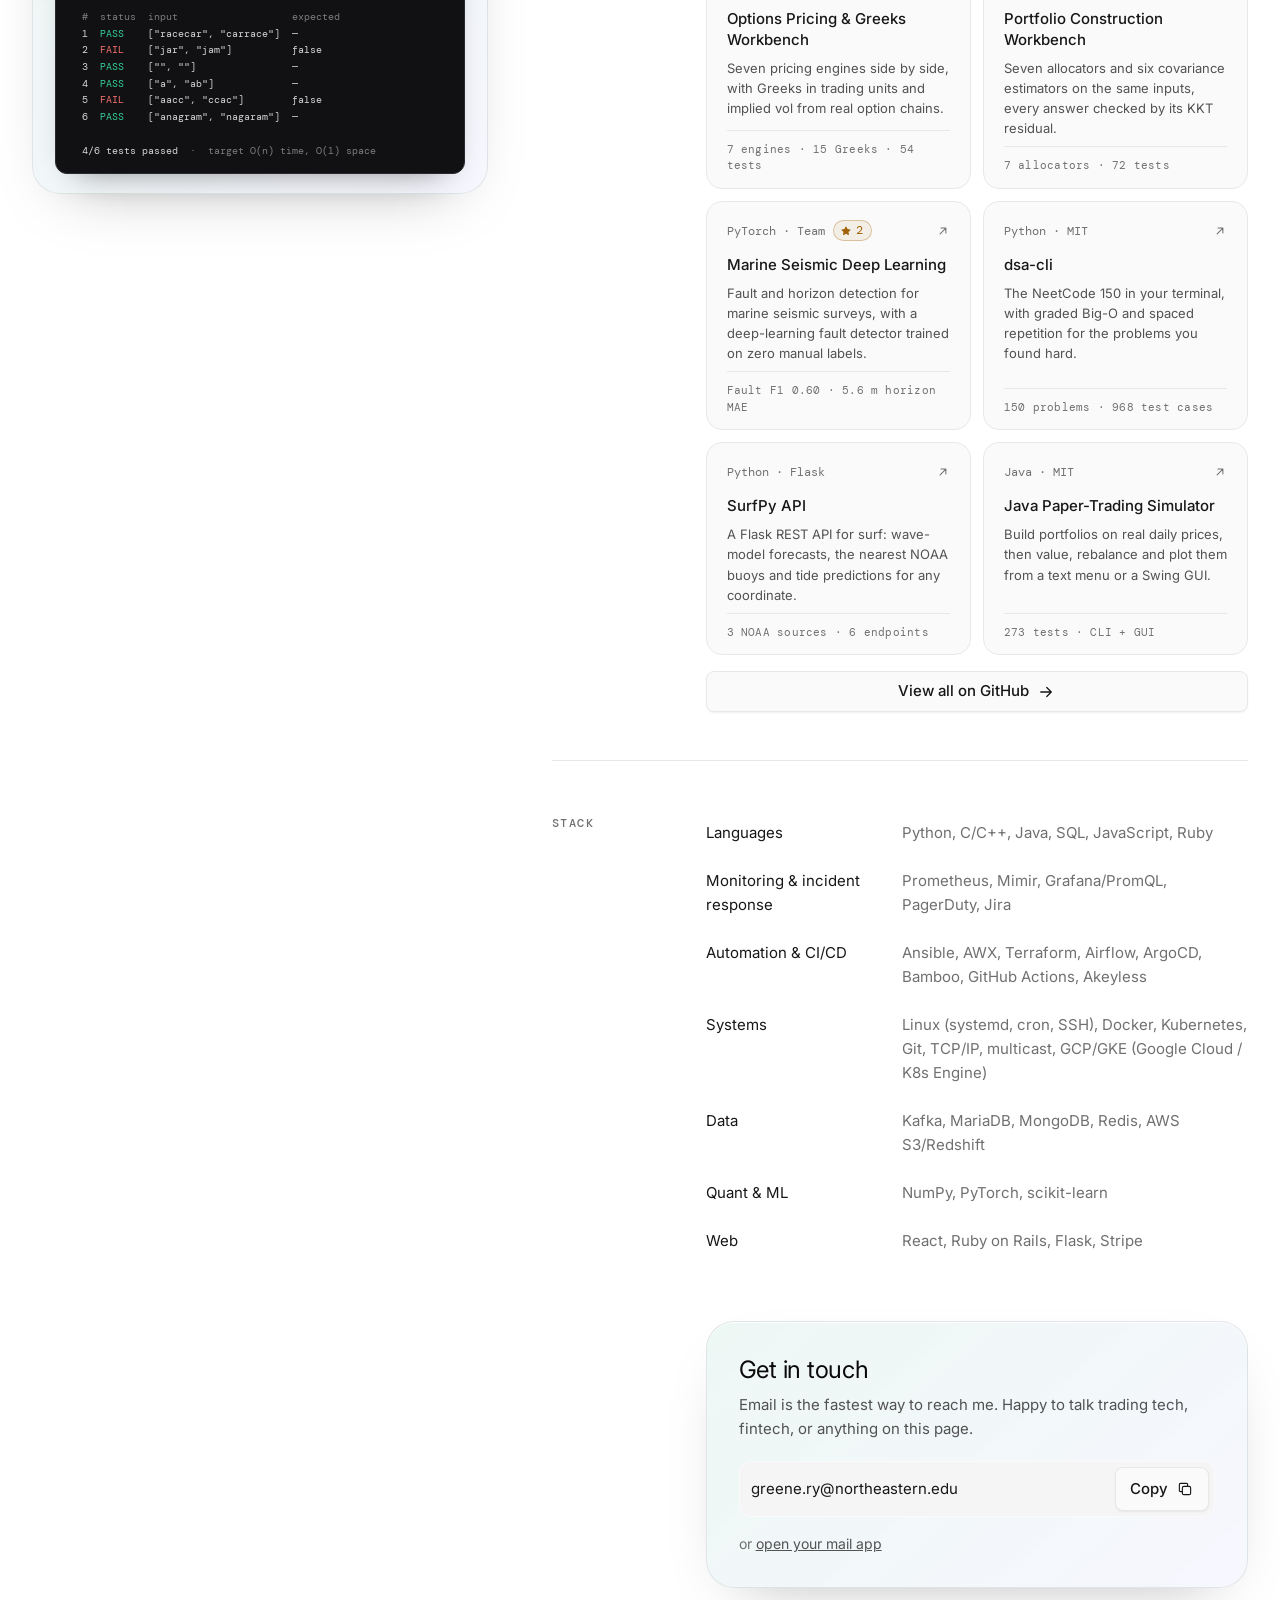
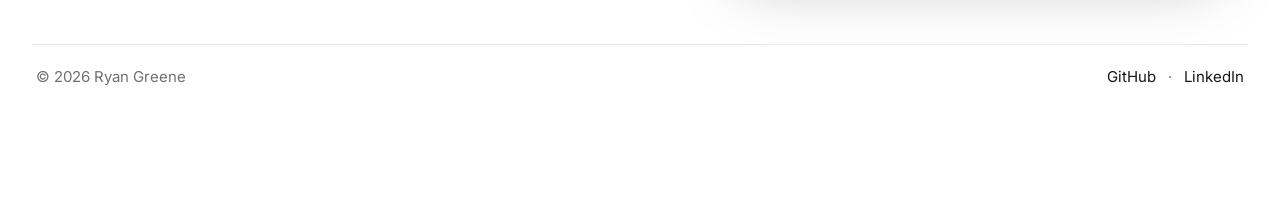
==== commit f6bc3ae0: "TA dates: Aug 2024 – Dec 2025" ====
--- a/index.html
+++ b/index.html
@@ -228,7 +228,7 @@
                   <h3 class="xp-org"><a href="https://www.khoury.northeastern.edu" target="_blank" rel="noopener">Khoury College of Computer Sciences</a></h3>
                   <p class="xp-role">Teaching Assistant, Object-Oriented Design</p>
                 </div>
-                <p class="xp-when"><span class="xp-date">Aug 2024 – Dec 2024</span><span class="xp-place">Boston, MA</span></p>
+                <p class="xp-when"><span class="xp-date">Aug 2024 – Dec 2025</span><span class="xp-place">Boston, MA</span></p>
               </div>
               <p class="xp-sum">Ran labs and office hours for Northeastern’s object-oriented design course.</p>
               <ul class="xp-tech" aria-label="Technologies"><li>Java</li><li>JUnit</li><li>Checkstyle</li></ul>
